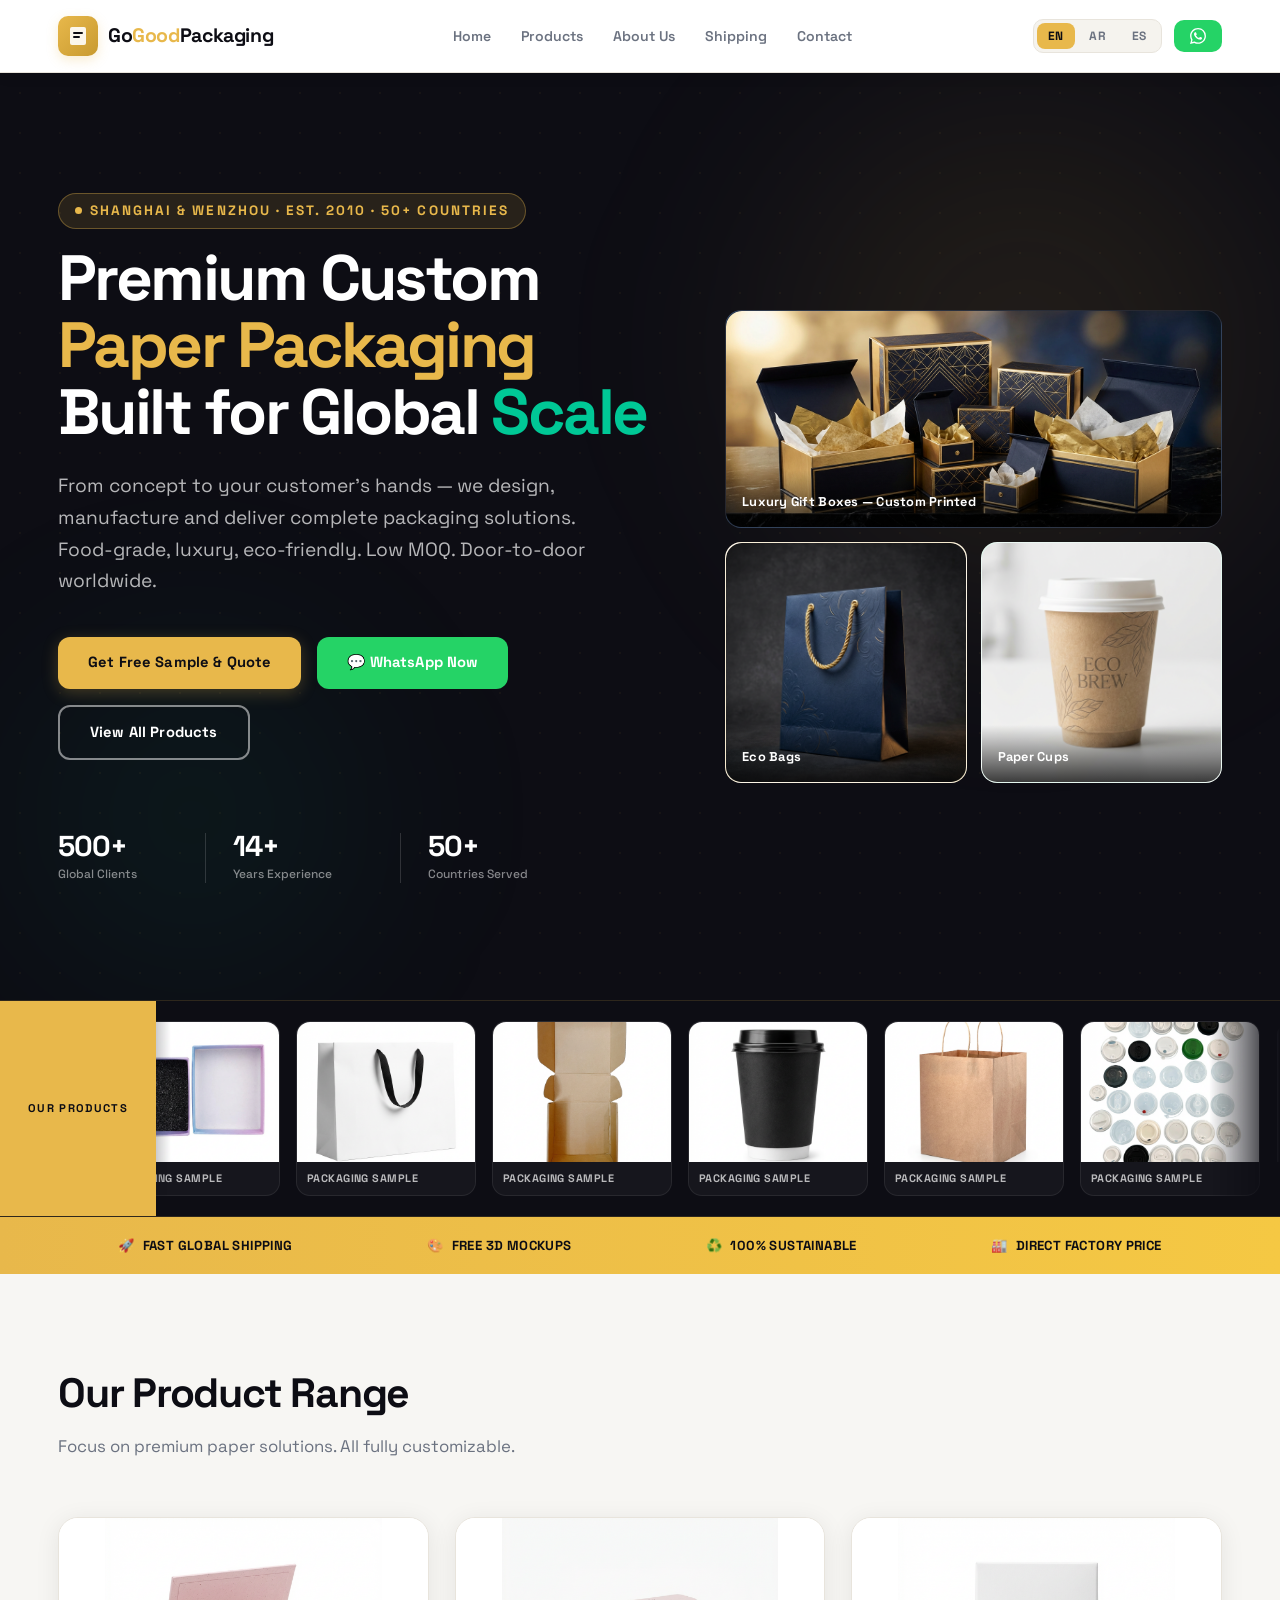
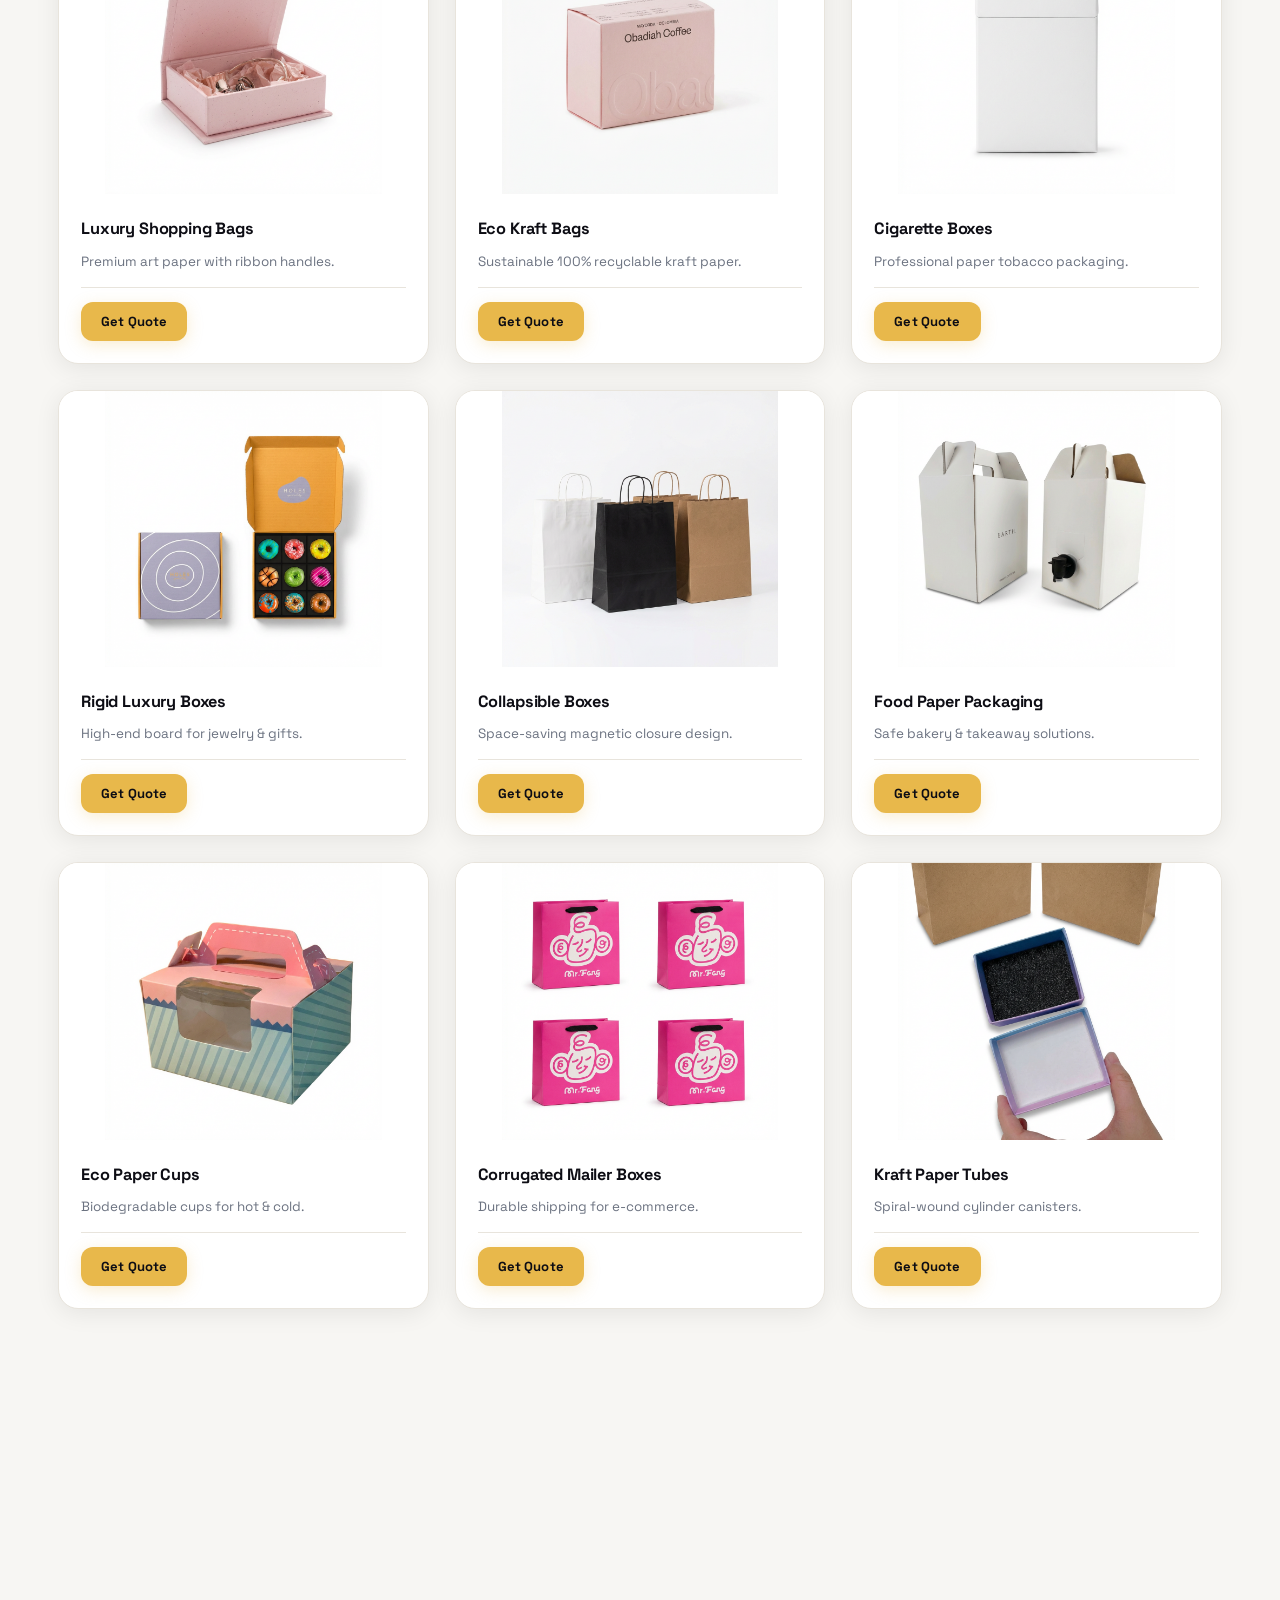
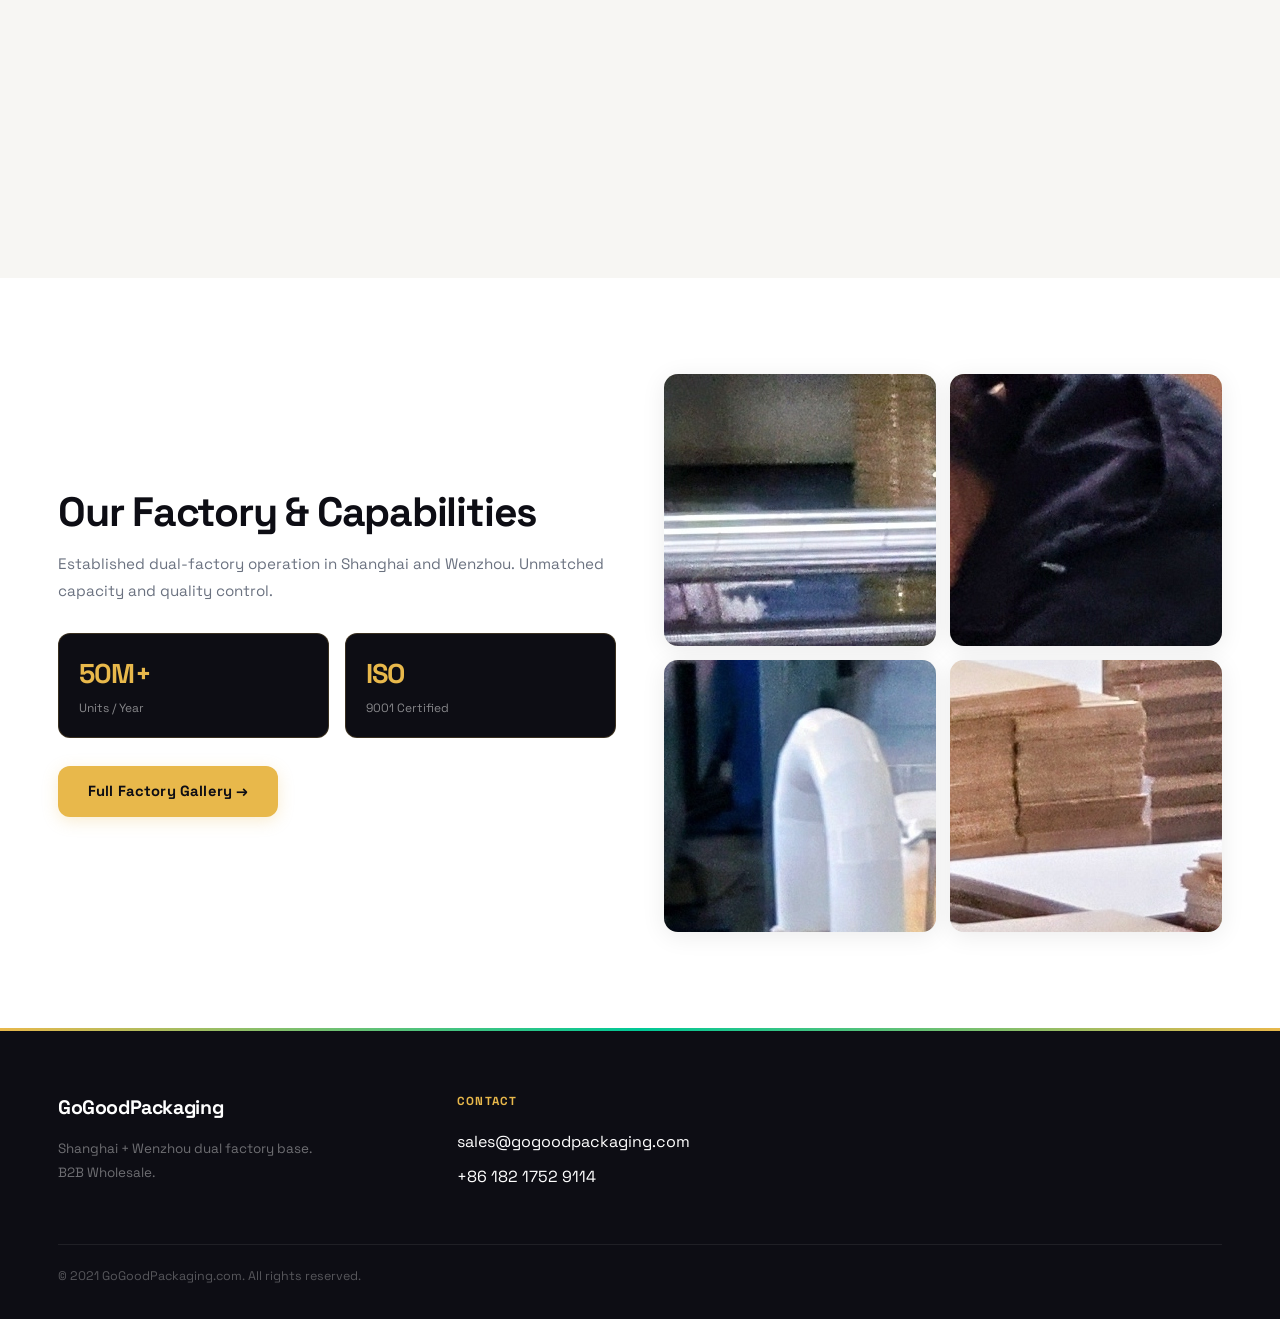
==== index.html @ 9e95ee44 "ULTIMATE RESTORE: High-end layout, 12 categories, 70 unique products, and real factory photos restor" ====
<!DOCTYPE html>
<html lang="en">
<head>
  <meta charset="UTF-8" />
  <meta name="viewport" content="width=device-width, initial-scale=1.0" />
  <title>GoGoodPackaging | Custom Paper Packaging Manufacturer — China B2B Factory</title>
  <link rel="stylesheet" href="css/style.css" />
  <link rel="preconnect" href="https://fonts.googleapis.com" />
  <link rel="preconnect" href="https://fonts.gstatic.com" crossorigin />
  <link href="https://fonts.googleapis.com/css2?family=Space+Grotesk:wght@400;500;600;700;800&family=Inter:wght@300;400;500;600;700;800&display=swap" rel="stylesheet" />
</head>
<body>

<!-- HEADER -->
<header class="site-header">
  <div class="container">
    <nav class="nav-inner">
      <a href="index.html" class="logo">
        <div class="logo-icon">
          <svg viewBox="0 0 22 22" fill="none" xmlns="http://www.w3.org/2000/svg">
            <rect x="3" y="2" width="16" height="18" rx="2" fill="white" opacity="0.9"/>
            <path d="M7 8h8M7 12h5" stroke="#0D0D14" stroke-width="2" stroke-linecap="round"/>
          </svg>
        </div>
        <span>Go<span class="brand-good">Good</span>Packaging</span>
      </a>
      <ul class="nav-links">
        <li><a href="index.html">Home</a></li>
        <li><a href="products.html">Products</a></li>
        <li><a href="about.html">About Us</a></li>
        <li><a href="#logistics">Shipping</a></li>
        <li><a href="#contact">Contact</a></li>
      </ul>
      <div class="nav-right">
        <div class="lang-switcher">
          <button class="lang-btn active" data-lang="en">EN</button>
          <button class="lang-btn" onclick="location.href='ar/index.html'">AR</button>
          <button class="lang-btn" onclick="location.href='es/index.html'">ES</button>
        </div>
        <a href="https://wa.me/8618217529114" target="_blank" class="nav-wa">
          <svg viewBox="0 0 24 24" fill="currentColor"><path d="M17.472 14.382c-.297-.149-1.758-.867-2.03-.967-.273-.099-.471-.148-.67.15-.197.297-.767.966-.94 1.164-.173.199-.347.223-.644.075-.297-.15-1.255-.463-2.39-1.475-.883-.788-1.48-1.761-1.653-2.059-.173-.297-.018-.458.13-.606.134-.133.298-.347.446-.52.149-.174.198-.298.298-.497.099-.198.05-.371-.025-.52-.075-.149-.669-1.612-.916-2.207-.242-.579-.487-.5-.669-.51-.173-.008-.371-.01-.57-.01-.198 0-.52.074-.792.372-.272.297-1.04 1.016-1.04 2.479 0 1.462 1.065 2.875 1.213 3.074.149.198 2.096 3.2 5.077 4.487.709.306 1.262.489 1.694.625.712.227 1.36.195 1.871.118.571-.085 1.758-.719 2.006-1.413.248-.694.248-1.289.173-1.413-.074-.124-.272-.198-.57-.347m-5.421 7.403h-.004a9.87 9.87 0 01-5.031-1.378l-.361-.214-3.741.982.998-3.648-.235-.374a9.86 9.86 0 01-1.51-5.26c.001-5.45 4.436-9.884 9.888-9.884 2.64 0 5.122 1.03 6.988 2.898a9.825 9.825 0 012.893 6.994c-.003 5.45-4.437 9.884-9.885 9.884m8.413-18.297A11.815 11.815 0 0012.05 0C5.495 0 .16 5.335.157 11.892c0 2.096.547 4.142 1.588 5.945L.057 24l6.305-1.654a11.882 11.882 0 005.683 1.448h.005c6.554 0 11.89-5.335 11.893-11.893a11.821 11.821 0 00-3.48-8.413z"/></svg>
        </a>
      </div>
    </nav>
  </div>
</header>

<!-- PREMIUM HERO -->
<section class="hero" id="hero">
  <div class="hero-pattern"></div>
  <div class="hero-shape"></div>
  <div class="hero-shape2"></div>
  <div class="container">
    <div class="hero-inner">
      <div class="hero-content">
        <div class="hero-eyebrow">Shanghai &amp; Wenzhou · Est. 2010 · 50+ Countries</div>
        <h1>Premium Custom<br /><span class="highlight">Paper Packaging</span><br />Built for Global <span class="highlight-mint">Scale</span></h1>
        <p class="hero-sub">From concept to your customer's hands — we design, manufacture and deliver complete packaging solutions. Food-grade, luxury, eco-friendly. Low MOQ. Door-to-door worldwide.</p>
        <div class="hero-ctas">
          <a href="#contact" class="btn btn-primary">Get Free Sample &amp; Quote</a>
          <a href="https://wa.me/8618217529114" target="_blank" class="btn btn-wa">💬 WhatsApp Now</a>
          <a href="products.html" class="btn btn-outline-white">View All Products</a>
        </div>
        <div class="hero-stats">
          <div class="stat-item"><div class="stat-num">500+</div><div class="stat-label">Global Clients</div></div>
          <div class="stat-item"><div class="stat-num">14+</div><div class="stat-label">Years Experience</div></div>
          <div class="stat-item"><div class="stat-num">50+</div><div class="stat-label">Countries Served</div></div>
        </div>
      </div>
      <div class="hero-visual">
        <div class="hero-card large" style="background:linear-gradient(135deg,#1C2E4A,#0D0D14)">
          <img src="images/hero/hero-giftboxes.png" alt="Luxury Gift Boxes" style="width:100%;height:100%;object-fit:cover;position:absolute;inset:0;border-radius:16px" />
          <div class="hero-card-label">Luxury Gift Boxes — Custom Printed</div>
        </div>
        <div class="hero-card small top" style="background:linear-gradient(135deg,#FDF5E6,#F5E8C8)">
          <img src="images/hero/hero-shopping-bag.png" alt="Custom Paper Bags" style="width:100%;height:100%;object-fit:cover;position:absolute;inset:0;border-radius:16px" />
          <div class="hero-card-label">Eco Bags</div>
        </div>
        <div class="hero-card small bottom" style="background:linear-gradient(135deg,#E0F5EC,#F0F8F4)">
          <img src="images/hero/hero-coffee-cup.png" alt="Eco Paper Cups" style="width:100%;height:100%;object-fit:cover;position:absolute;inset:0;border-radius:16px" />
          <div class="hero-card-label">Paper Cups</div>
        </div>
      </div>
    </div>
  </div>
</section>

<!-- PRODUCT SCROLL MARQUEE -->
<section class="marquee-section">
  <div class="marquee-label">Our Products</div>
  <div class="marquee-track-wrap">
    <div class="marquee-track" id="marqueeTrack">
      <!-- 70 images will be injected by script below -->
    </div>
  </div>
</section>

<!-- USP STRIP -->
<div class="usp-strip">
  <div class="container"><div class="usp-inner">
    <div class="usp-item"><span>🚀</span> Fast Global Shipping</div>
    <div class="usp-item"><span>🎨</span> Free 3D Mockups</div>
    <div class="usp-item"><span>♻️</span> 100% Sustainable</div>
    <div class="usp-item"><span>🏭</span> Direct Factory Price</div>
  </div></div>
</div>

<!-- PRODUCT GRID (12 CATEGORIES) -->
<section class="section section-warm" id="products">
  <div class="container">
    <h2 class="section-title">Our Product Range</h2>
    <p class="section-sub">Focus on premium paper solutions. All fully customizable.</p>
    <div class="prod-grid">
      <!-- 1. Luxury Bags -->
      <div class="prod-card"><div class="prod-card-img" style="background:#fff"><img src="images/products/prod-grid-1.png" style="width:100%;height:100%;object-fit:contain;position:absolute;inset:0" /></div><div class="prod-card-body"><h3>Luxury Shopping Bags</h3><p>Premium art paper with ribbon handles.</p><div class="prod-card-footer"><a href="#contact" class="btn btn-primary btn-sm">Get Quote</a></div></div></div>
      <!-- 2. Eco Bags -->
      <div class="prod-card"><div class="prod-card-img" style="background:#fff"><img src="images/products/prod-grid-2.png" style="width:100%;height:100%;object-fit:contain;position:absolute;inset:0" /></div><div class="prod-card-body"><h3>Eco Kraft Bags</h3><p>Sustainable 100% recyclable kraft paper.</p><div class="prod-card-footer"><a href="#contact" class="btn btn-primary btn-sm">Get Quote</a></div></div></div>
      <!-- 3. Cigarette Boxes -->
      <div class="prod-card"><div class="prod-card-img" style="background:#fff"><img src="images/products/prod-scroll-cigarette.png" style="width:100%;height:100%;object-fit:contain;position:absolute;inset:0" /></div><div class="prod-card-body"><h3>Cigarette Boxes</h3><p>Professional paper tobacco packaging.</p><div class="prod-card-footer"><a href="#contact" class="btn btn-primary btn-sm">Get Quote</a></div></div></div>
      <!-- 4. Rigid Boxes -->
      <div class="prod-card"><div class="prod-card-img" style="background:#fff"><img src="images/products/prod-grid-4.png" style="width:100%;height:100%;object-fit:contain;position:absolute;inset:0" /></div><div class="prod-card-body"><h3>Rigid Luxury Boxes</h3><p>High-end board for jewelry & gifts.</p><div class="prod-card-footer"><a href="#contact" class="btn btn-primary btn-sm">Get Quote</a></div></div></div>
      <!-- 5. Collapsible -->
      <div class="prod-card"><div class="prod-card-img" style="background:#fff"><img src="images/products/prod-grid-5.png" style="width:100%;height:100%;object-fit:contain;position:absolute;inset:0" /></div><div class="prod-card-body"><h3>Collapsible Boxes</h3><p>Space-saving magnetic closure design.</p><div class="prod-card-footer"><a href="#contact" class="btn btn-primary btn-sm">Get Quote</a></div></div></div>
      <!-- 6. Food Packaging -->
      <div class="prod-card"><div class="prod-card-img" style="background:#fff"><img src="images/products/prod-grid-6.png" style="width:100%;height:100%;object-fit:contain;position:absolute;inset:0" /></div><div class="prod-card-body"><h3>Food Paper Packaging</h3><p>Safe bakery & takeaway solutions.</p><div class="prod-card-footer"><a href="#contact" class="btn btn-primary btn-sm">Get Quote</a></div></div></div>
      <!-- 7. Paper Cups -->
      <div class="prod-card"><div class="prod-card-img" style="background:#fff"><img src="images/products/prod-grid-7.png" style="width:100%;height:100%;object-fit:contain;position:absolute;inset:0" /></div><div class="prod-card-body"><h3>Eco Paper Cups</h3><p>Biodegradable cups for hot & cold.</p><div class="prod-card-footer"><a href="#contact" class="btn btn-primary btn-sm">Get Quote</a></div></div></div>
      <!-- 8. Mailer Boxes -->
      <div class="prod-card"><div class="prod-card-img" style="background:#fff"><img src="images/products/prod-grid-8.png" style="width:100%;height:100%;object-fit:contain;position:absolute;inset:0" /></div><div class="prod-card-body"><h3>Corrugated Mailer Boxes</h3><p>Durable shipping for e-commerce.</p><div class="prod-card-footer"><a href="#contact" class="btn btn-primary btn-sm">Get Quote</a></div></div></div>
      <!-- 9. Tubes -->
      <div class="prod-card"><div class="prod-card-img" style="background:#fff"><img src="images/products/prod-grid-9.png" style="width:100%;height:100%;object-fit:contain;position:absolute;inset:0" /></div><div class="prod-card-body"><h3>Kraft Paper Tubes</h3><p>Spiral-wound cylinder canisters.</p><div class="prod-card-footer"><a href="#contact" class="btn btn-primary btn-sm">Get Quote</a></div></div></div>
      <!-- 10. Labels -->
      <div class="prod-card"><div class="prod-card-img" style="background:#fff"><img src="images/products/prod-grid-10.png" style="width:100%;height:100%;object-fit:contain;position:absolute;inset:0" /></div><div class="prod-card-body"><h3>Custom Labels</h3><p>Die-cut stickers & branding labels.</p><div class="prod-card-footer"><a href="#contact" class="btn btn-primary btn-sm">Get Quote</a></div></div></div>
      <!-- 11. Jewelry Boxes -->
      <div class="prod-card"><div class="prod-card-img" style="background:#fff"><img src="images/products/prod-grid-11.png" style="width:100%;height:100%;object-fit:contain;position:absolute;inset:0" /></div><div class="prod-card-body"><h3>Jewelry Boxes</h3><p>Small luxury boutique packaging.</p><div class="prod-card-footer"><a href="#contact" class="btn btn-primary btn-sm">Get Quote</a></div></div></div>
      <!-- 12. Carriers -->
      <div class="prod-card"><div class="prod-card-img" style="background:#fff"><img src="images/products/prod-grid-12.png" style="width:100%;height:100%;object-fit:contain;position:absolute;inset:0" /></div><div class="prod-card-body"><h3>Eco Carriers</h3><p>Reinforced paper bottle & cup holders.</p><div class="prod-card-footer"><a href="#contact" class="btn btn-primary btn-sm">Get Quote</a></div></div></div>
    </div>
  </div>
</section>

<!-- FACTORY (RESTORED PHOTOS) -->
<section class="section" id="factory">
  <div class="container">
    <div class="factory-grid">
      <div class="factory-text">
        <h2 class="section-title">Our Factory &amp; Capabilities</h2>
        <p style="color:var(--steel);font-size:0.95rem;line-height:1.8">Established dual-factory operation in Shanghai and Wenzhou. Unmatched capacity and quality control.</p>
        <div class="factory-stats">
          <div class="factory-stat"><div class="num">50M+</div><div class="label">Units / Year</div></div>
          <div class="factory-stat"><div class="num">ISO</div><div class="label">9001 Certified</div></div>
        </div>
        <div style="margin-top:28px"><a href="about.html" class="btn btn-primary">Full Factory Gallery →</a></div>
      </div>
      <div class="factory-img-grid">
        <div class="factory-img"><img src="images/factory/factory-pingan-machine.png" alt="Machinery" /></div>
        <div class="factory-img"><img src="images/factory/factory-assembly-workers.png" alt="Assembly" /></div>
        <div class="factory-img"><img src="images/factory/factory-production-floor.png" alt="Production" /></div>
        <div class="factory-img"><img src="images/factory/factory-stock-inventory.png" alt="Warehouse" /></div>
      </div>
    </div>
  </div>
</section>

<!-- FOOTER -->
<footer class="site-footer">
  <div class="container">
    <div class="footer-inner">
      <div class="footer-brand">
        <a href="index.html" class="logo">GoGoodPackaging</a>
        <p>Shanghai + Wenzhou dual factory base. B2B Wholesale.</p>
      </div>
      <div class="footer-col"><h5>Contact</h5><ul><li>sales@gogoodpackaging.com</li><li>+86 182 1752 9114</li></ul></div>
    </div>
    <div class="footer-bottom"><p>© 2021 GoGoodPackaging.com. All rights reserved.</p></div>
  </div>
</footer>

<script>
document.addEventListener('DOMContentLoaded', function() {
  const track = document.getElementById('marqueeTrack');
  if(!track) return;
  const items = [];
  for(let i=1; i<=70; i++) { items.push(`<div class="marquee-item"><img src="images/products/prod-scroll-${i}.png" alt="Product ${i}" /><span>Packaging Sample</span></div>`); }
  items.push(`<div class="marquee-item"><img src="images/products/prod-scroll-cigarette.png" alt="Cigarette Box" /><span>Cigarette Box</span></div>`);
  for(let i=1; i<=15; i++) { items.push(`<div class="marquee-item"><img src="images/products/prod-scroll-${i}.png" alt="Product ${i}" /><span>Packaging Sample</span></div>`); }
  track.innerHTML = items.join('');
});
</script>
<script src="js/main.js"></script>
</body>
</html>
---- css/style.css ----
/* ============================================================
   GOGOODPACKAGING — Global Stylesheet v2
   Design: Bold Euro-American aesthetic
   Palette: Obsidian #0D0D14 | Electric Gold #E8B84B | Arctic White #FFFFFF
            Slate Navy #1C2E4A | Mint Accent #00C896 | Steel #6B7280
   ============================================================ */

@import url('https://fonts.googleapis.com/css2?family=Inter:wght@300;400;500;600;700;800;900&family=Cairo:wght@400;600;700;800&family=Space+Grotesk:wght@400;500;600;700;800&display=swap');

/* ---------- Reset & Base ---------- */
*, *::before, *::after { box-sizing: border-box; margin: 0; padding: 0; }

:root {
  --white:       #FFFFFF;
  --off-white:   #F7F6F3;
  --warm:        #F5F3EE;
  --warm2:       #EDE9DE;
  --obsidian:    #0D0D14;
  --navy:        #1C2E4A;
  --navy2:       #142238;
  --gold:        #E8B84B;
  --gold2:       #C89A30;
  --gold-light:  #FFF3D0;
  --gold-glow:   rgba(232,184,75,0.25);
  --mint:        #00C896;
  --mint2:       #00A87E;
  --steel:       #6B7280;
  --border:      #E8E4DC;
  --border-dark: rgba(255,255,255,0.12);
  --card:        #FFFFFF;
  --tag-bg:      #FDF8EC;
  --success:     #00C896;
  --font-en:     'Space Grotesk', 'Inter', sans-serif;
  --font-ar:     'Cairo', sans-serif;
  --radius:      12px;
  --radius-lg:   20px;
  --shadow:      0 4px 24px rgba(0,0,0,0.08);
  --shadow-lg:   0 16px 56px rgba(0,0,0,0.15);
  --shadow-gold: 0 8px 32px rgba(232,184,75,0.3);
  --transition:  0.28s cubic-bezier(0.4,0,0.2,1);
}

html { scroll-behavior: smooth; }

body {
  font-family: var(--font-en);
  background: var(--white);
  color: var(--obsidian);
  line-height: 1.6;
  font-size: 16px;
  overflow-x: hidden;
}

body.rtl { font-family: var(--font-ar); direction: rtl; text-align: right; }

a { color: var(--gold); text-decoration: none; transition: color var(--transition); }
a:hover { color: var(--gold2); }

/* ---------- Utility ---------- */
.container { max-width: 1220px; margin: 0 auto; padding: 0 28px; }
.section { padding: 96px 0; }
.section-warm { background: var(--off-white); }
.section-dark { background: var(--obsidian); color: var(--white); }
.section-navy { background: var(--navy); color: var(--white); }
.section-gold { background: linear-gradient(135deg, var(--gold) 0%, #F5C843 100%); color: var(--obsidian); }

.section-title {
  font-size: clamp(1.8rem, 3.2vw, 2.6rem);
  font-weight: 800;
  margin-bottom: 14px;
  letter-spacing: -0.03em;
  color: var(--obsidian);
  line-height: 1.15;
}
.section-title.light { color: var(--white); }
.section-title .accent { color: var(--gold); }
.section-sub {
  color: var(--steel);
  font-size: 1.05rem;
  margin-bottom: 56px;
  max-width: 600px;
  line-height: 1.75;
}
.section-sub.light { color: rgba(255,255,255,0.65); }

.tag {
  display: inline-block;
  background: var(--tag-bg);
  color: var(--gold2);
  border: 1px solid #EAD8A0;
  padding: 3px 10px;
  border-radius: 5px;
  font-size: 0.7rem;
  font-weight: 700;
  letter-spacing: 0.06em;
  text-transform: uppercase;
  margin: 3px 3px 3px 0;
}
.tag.green { color: var(--mint2); border-color: #A0E8D5; background: #F0FBF7; }
.tag.blue  { color: var(--navy);  border-color: #B0C8E8; background: #EEF4FF; }

/* ---------- Buttons ---------- */
.btn {
  display: inline-block;
  padding: 14px 30px;
  border-radius: var(--radius);
  font-size: 0.92rem;
  font-weight: 700;
  cursor: pointer;
  border: none;
  transition: all var(--transition);
  letter-spacing: 0.01em;
  text-align: center;
  font-family: var(--font-en);
}
.btn-primary {
  background: var(--gold);
  color: var(--obsidian);
  box-shadow: 0 4px 16px var(--gold-glow);
}
.btn-primary:hover {
  background: var(--gold2);
  color: var(--white);
  transform: translateY(-3px);
  box-shadow: var(--shadow-gold);
}
.btn-dark { background: var(--obsidian); color: var(--white); }
.btn-dark:hover { background: var(--navy); color: var(--white); transform: translateY(-2px); }
.btn-outline { background: transparent; color: var(--obsidian); border: 2px solid var(--obsidian); }
.btn-outline:hover { background: var(--obsidian); color: var(--white); }
.btn-outline-white { background: transparent; color: var(--white); border: 2px solid rgba(255,255,255,0.5); }
.btn-outline-white:hover { background: var(--white); color: var(--obsidian); }
.btn-mint { background: var(--mint); color: var(--white); }
.btn-mint:hover { background: var(--mint2); color: var(--white); transform: translateY(-2px); }
.btn-sm { padding: 9px 20px; font-size: 0.82rem; }
.btn-wa { background: #25D366; color: var(--white); }
.btn-wa:hover { background: #1DB954; color: var(--white); transform: translateY(-2px); box-shadow: 0 8px 24px rgba(37,211,102,0.35); }

/* ---------- Header ---------- */
.site-header {
  position: sticky; top: 0; z-index: 1000;
  background: rgba(255,255,255,0.96);
  backdrop-filter: blur(20px);
  border-bottom: 1px solid var(--border);
  box-shadow: 0 2px 16px rgba(0,0,0,0.06);
  transition: box-shadow var(--transition);
}
.nav-inner {
  display: flex; align-items: center;
  justify-content: space-between; height: 72px;
}
.logo {
  display: flex; align-items: center; gap: 10px;
  font-size: 1.22rem; font-weight: 800;
  color: var(--obsidian); letter-spacing: -0.02em;
}
.logo-icon {
  width: 40px; height: 40px;
  background: linear-gradient(135deg, var(--gold), var(--gold2));
  border-radius: 10px;
  display: flex; align-items: center; justify-content: center;
  box-shadow: 0 4px 12px var(--gold-glow);
}
.logo-icon svg { width: 22px; height: 22px; }
.logo .brand-good { color: var(--gold); }

.nav-links { display: flex; list-style: none; gap: 30px; align-items: center; }
.nav-links a {
  color: var(--steel); font-size: 0.88rem; font-weight: 600;
  transition: color var(--transition); position: relative; padding-bottom: 2px;
}
.nav-links a::after {
  content: ''; position: absolute; bottom: -2px; left: 0; right: 0;
  height: 2px; background: var(--gold); transform: scaleX(0);
  transition: transform var(--transition); border-radius: 2px;
}
.nav-links a:hover { color: var(--obsidian); }
.nav-links a:hover::after { transform: scaleX(1); }

.nav-right { display: flex; align-items: center; gap: 12px; }

.lang-switcher {
  display: flex; gap: 3px;
  background: var(--warm); border: 1px solid var(--border);
  border-radius: 10px; padding: 3px;
}
.lang-btn {
  padding: 5px 11px; border-radius: 8px; border: none;
  background: transparent; color: var(--steel);
  font-size: 0.75rem; font-weight: 700; cursor: pointer;
  transition: all var(--transition); font-family: var(--font-en);
  letter-spacing: 0.06em;
}
.lang-btn:hover { color: var(--obsidian); }
.lang-btn.active { background: var(--gold); color: var(--obsidian); }

.nav-wa {
  display: flex; align-items: center; gap: 6px;
  background: #25D366; color: var(--white);
  padding: 8px 16px; border-radius: 10px;
  font-size: 0.8rem; font-weight: 700;
  transition: all var(--transition);
}
.nav-wa:hover { background: #1DB954; color: var(--white); transform: translateY(-1px); }
.nav-wa svg { width: 16px; height: 16px; }

.mobile-toggle {
  display: none; flex-direction: column; gap: 5px;
  cursor: pointer; padding: 4px;
}
.mobile-toggle span {
  display: block; width: 24px; height: 2.5px;
  background: var(--obsidian); border-radius: 2px;
  transition: all var(--transition);
}

/* ---------- Hero ---------- */
.hero {
  min-height: 94vh; display: flex; align-items: center;
  background: var(--obsidian);
  position: relative; overflow: hidden;
}
/* Dramatic grid pattern */
.hero-pattern {
  position: absolute; inset: 0; opacity: 0.06;
  background-image:
    linear-gradient(rgba(232,184,75,1) 1px, transparent 1px),
    linear-gradient(90deg, rgba(232,184,75,1) 1px, transparent 1px);
  background-size: 60px 60px;
}
/* Gold glow blob */
.hero-shape {
  position: absolute; right: -160px; top: -160px;
  width: 700px; height: 700px; border-radius: 50%;
  background: radial-gradient(circle, rgba(232,184,75,0.18) 0%, transparent 65%);
  pointer-events: none;
}
.hero-shape2 {
  position: absolute; left: -120px; bottom: -120px;
  width: 500px; height: 500px; border-radius: 50%;
  background: radial-gradient(circle, rgba(0,200,150,0.1) 0%, transparent 65%);
  pointer-events: none;
}
.hero-inner {
  display: grid; grid-template-columns: 1.1fr 0.9fr;
  gap: 64px; align-items: center; position: relative; z-index: 2;
}
.hero-eyebrow {
  display: inline-flex; align-items: center; gap: 8px;
  background: rgba(232,184,75,0.12); border: 1px solid rgba(232,184,75,0.35);
  color: var(--gold); font-size: 0.75rem; font-weight: 700;
  letter-spacing: 0.1em; text-transform: uppercase;
  padding: 6px 16px; border-radius: 24px; margin-bottom: 22px;
}
.hero-eyebrow::before {
  content: ''; width: 7px; height: 7px; border-radius: 50%;
  background: var(--gold); animation: pulse 2s infinite;
}
@keyframes pulse {
  0%,100% { opacity:1; transform:scale(1); box-shadow: 0 0 0 0 rgba(232,184,75,0.4); }
  50% { opacity:0.8; transform:scale(0.9); box-shadow: 0 0 0 6px rgba(232,184,75,0); }
}
.hero h1 {
  font-size: clamp(2.4rem, 4.5vw, 3.8rem); font-weight: 900;
  line-height: 1.1; letter-spacing: -0.04em; margin-bottom: 22px;
  color: var(--white);
}
.hero h1 .highlight { color: var(--gold); }
.hero h1 .highlight-mint { color: var(--mint); }
.hero-sub {
  font-size: 1.08rem; color: rgba(255,255,255,0.65);
  margin-bottom: 36px; line-height: 1.78; font-weight: 400;
}
.hero-ctas { display: flex; gap: 14px; flex-wrap: wrap; margin-bottom: 48px; }
.hero-stats { display: flex; flex-wrap: wrap; gap: 0; }
.stat-item { text-align: left; padding: 16px 28px; position: relative; }
.stat-item + .stat-item::before {
  content: ''; position: absolute; left: 0; top: 20%; bottom: 20%;
  width: 1px; background: rgba(255,255,255,0.15);
}
.stat-item:first-child { padding-left: 0; }
.stat-item .stat-num {
  font-size: 2rem; font-weight: 900; color: var(--gold); line-height: 1;
  letter-spacing: -0.03em;
}
.stat-item .stat-label { font-size: 0.75rem; color: rgba(255,255,255,0.5); margin-top: 4px; font-weight: 500; }

/* ---------- Hero Section ---------- */
.hero {
  background: var(--obsidian);
  color: var(--white);
  padding: 120px 0 100px;
  position: relative;
  overflow: hidden;
  min-height: 800px;
  display: flex;
  align-items: center;
}
.hero-pattern {
  position: absolute; inset: 0;
  background-image: radial-gradient(rgba(232,184,75,0.15) 1px, transparent 1px);
  background-size: 40px 40px;
  opacity: 0.3;
}
.hero-shape {
  position: absolute; top: -10%; right: -10%;
  width: 60%; height: 80%;
  background: radial-gradient(circle, rgba(232,184,75,0.12) 0%, transparent 70%);
  filter: blur(80px);
}
.hero-shape2 {
  position: absolute; bottom: -10%; left: -5%;
  width: 40%; height: 60%;
  background: radial-gradient(circle, rgba(0,200,150,0.08) 0%, transparent 70%);
  filter: blur(80px);
}
.hero-inner {
  display: grid; grid-template-columns: 1.1fr 0.9fr; gap: 60px;
  align-items: center; position: relative; z-index: 2;
}
.hero-content h1 {
  font-size: clamp(2.4rem, 5vw, 4.4rem);
  font-weight: 900; line-height: 1.05;
  margin-bottom: 24px; letter-spacing: -0.04em;
}
.hero-content .highlight { color: var(--gold); }
.hero-content .highlight-mint { color: var(--mint); }
.hero-sub {
  font-size: 1.2rem; color: rgba(255,255,255,0.7);
  margin-bottom: 40px; max-width: 540px; line-height: 1.65;
}
.hero-eyebrow {
  color: var(--gold); font-size: 0.85rem; font-weight: 800;
  text-transform: uppercase; letter-spacing: 0.15em; margin-bottom: 16px;
}
.hero-ctas { display: flex; gap: 16px; margin-bottom: 56px; }
.hero-stats { display: flex; gap: 40px; }
.stat-item .stat-num {
  font-size: 1.8rem; font-weight: 800; color: var(--white);
  line-height: 1; letter-spacing: -0.03em;
}
.stat-item .stat-label { font-size: 0.75rem; color: rgba(255,255,255,0.5); margin-top: 4px; font-weight: 500; }

/* Hero visual side */
.hero-visual {
  display: grid; grid-template-columns: 1fr 1fr; gap: 14px;
  position: relative;
}
.hero-card {
  background: rgba(255,255,255,0.06);
  border: 1px solid rgba(255,255,255,0.1);
  border-radius: 16px; overflow: hidden;
  aspect-ratio: 1; display: flex; align-items: center;
  justify-content: center; font-size: 2.6rem;
  transition: all var(--transition); position: relative;
  backdrop-filter: blur(4px);
}
.hero-card:hover {
  transform: translateY(-5px);
  border-color: rgba(232,184,75,0.4);
  box-shadow: 0 16px 40px rgba(0,0,0,0.3);
}
.hero-card.large { grid-column: span 2; aspect-ratio: 16/7; font-size: 3rem; }
.hero-card-label {
  position: absolute; bottom: 0; left: 0; right: 0;
  background: linear-gradient(transparent, rgba(0,0,0,0.75));
  color: var(--white); padding: 22px 16px 14px;
  font-size: 0.8rem; font-weight: 700; letter-spacing: 0.02em;
}

/* ---------- USP Strip ---------- */
.usp-strip {
  background: linear-gradient(90deg, var(--gold) 0%, #F5C843 50%, var(--gold) 100%);
  padding: 18px 0;
  background-size: 200% auto;
  animation: shimmer 4s linear infinite;
}
@keyframes shimmer {
  0% { background-position: 0% center; }
  100% { background-position: 200% center; }
}
.usp-inner {
  display: flex; align-items: center;
  justify-content: space-around; flex-wrap: wrap; gap: 14px;
}
.usp-item {
  display: flex; align-items: center; gap: 8px;
  color: var(--obsidian); font-size: 0.82rem; font-weight: 800;
  letter-spacing: 0.03em; text-transform: uppercase;
}
.usp-item svg { width: 18px; height: 18px; flex-shrink: 0; }
.usp-sep { color: rgba(13,13,20,0.3); font-size: 1.2rem; }

/* ---------- Products ---------- */
.prod-grid {
  display: grid; grid-template-columns: repeat(3, 1fr); gap: 26px;
}
.prod-card {
  background: var(--white); border: 1.5px solid var(--border);
  border-radius: var(--radius-lg); overflow: hidden;
  box-shadow: var(--shadow); transition: all var(--transition);
  position: relative;
}
.prod-card::before {
  content: ''; position: absolute; top: 0; left: 0; right: 0;
  height: 3px; background: linear-gradient(90deg, var(--gold), var(--mint));
  transform: scaleX(0); transition: transform var(--transition);
  border-radius: var(--radius-lg) var(--radius-lg) 0 0;
}
.prod-card:hover {
  transform: translateY(-6px); box-shadow: var(--shadow-lg);
  border-color: rgba(232,184,75,0.4);
}
.prod-card:hover::before { transform: scaleX(1); }
.prod-card-img {
  width: 100%; aspect-ratio: 4/3;
  background: linear-gradient(135deg, var(--warm), var(--warm2));
  display: flex; align-items: center; justify-content: center;
  font-size: 3.8rem; position: relative; overflow: hidden;
}
.prod-card-img img {
  width: 100%; height: 100%; object-fit: cover;
  position: absolute; inset: 0;
}
.prod-badge {
  position: absolute; top: 14px; left: 14px;
  background: var(--gold); color: var(--obsidian);
  font-size: 0.65rem; font-weight: 800;
  letter-spacing: 0.08em; text-transform: uppercase;
  padding: 4px 10px; border-radius: 5px;
}
.prod-badge.green { background: var(--mint); color: var(--white); }
.prod-badge.dark  { background: var(--obsidian); color: var(--white); }
.prod-card-body { padding: 22px; }
.prod-card-body h3 { font-size: 1.02rem; font-weight: 800; margin-bottom: 8px; color: var(--obsidian); letter-spacing: -0.01em; }
.prod-card-body p { font-size: 0.84rem; color: var(--steel); line-height: 1.65; margin-bottom: 14px; }
.prod-card-tags { margin-bottom: 16px; }
.prod-card-footer {
  display: flex; align-items: center;
  justify-content: space-between; padding-top: 14px;
  border-top: 1px solid var(--border);
}
.moq-label { font-size: 0.78rem; color: var(--steel); }
.moq-label strong { color: var(--mint2); font-weight: 700; }

/* ---------- Why Us ---------- */
.why-grid { display: grid; grid-template-columns: repeat(3,1fr); gap: 22px; }
.why-card {
  background: var(--white); border: 1.5px solid var(--border);
  border-radius: var(--radius-lg); padding: 30px 26px;
  transition: all var(--transition); text-align: left;
  position: relative; overflow: hidden;
}
.why-card::after {
  content: ''; position: absolute; bottom: 0; left: 0; right: 0;
  height: 3px; background: linear-gradient(90deg, var(--gold), var(--mint));
  transform: scaleX(0); transition: transform var(--transition);
}
.why-card:hover { border-color: var(--gold); box-shadow: var(--shadow-lg); transform: translateY(-4px); }
.why-card:hover::after { transform: scaleX(1); }
.why-icon {
  width: 56px; height: 56px; border-radius: 14px;
  background: linear-gradient(135deg, var(--tag-bg), #FFF0D0);
  border: 1px solid #EAD8A0;
  display: flex; align-items: center; justify-content: center;
  margin-bottom: 18px; font-size: 1.6rem;
}
.why-card h4 { font-size: 0.96rem; font-weight: 800; margin-bottom: 10px; color: var(--obsidian); letter-spacing: -0.01em; }
.why-card p { font-size: 0.84rem; color: var(--steel); line-height: 1.7; }

/* ---------- Factory ---------- */
.factory-grid { display: grid; grid-template-columns: 1fr 1fr; gap: 48px; align-items: center; }
.factory-stats { display: grid; grid-template-columns: 1fr 1fr; gap: 16px; margin-top: 28px; }
.factory-stat {
  background: var(--obsidian); border-radius: 12px; padding: 18px 20px;
  border: 1px solid rgba(232,184,75,0.2);
}
.factory-stat .num { font-size: 1.7rem; font-weight: 900; color: var(--gold); letter-spacing: -0.03em; }
.factory-stat .label { font-size: 0.75rem; color: rgba(255,255,255,0.5); margin-top: 4px; }
.factory-img-grid { display: grid; grid-template-columns: 1fr 1fr; gap: 14px; }
.factory-img {
  border-radius: 14px; overflow: hidden; aspect-ratio: 1;
  background: linear-gradient(135deg, var(--warm), var(--warm2));
  display: flex; align-items: center;
  justify-content: center; font-size: 2.8rem;
  box-shadow: var(--shadow); transition: transform var(--transition);
  position: relative;
}
.factory-img:hover { transform: scale(1.02); }
.factory-img-label {
  position: absolute; bottom: 0; left: 0; right: 0;
  background: linear-gradient(transparent, rgba(0,0,0,0.6));
  color: white; font-size: 0.72rem; font-weight: 700;
  padding: 18px 12px 10px; letter-spacing: 0.04em; text-transform: uppercase;
}

/* ---------- Industries / Scenes ---------- */
.scenes-grid { display: grid; grid-template-columns: repeat(4,1fr); gap: 14px; }
.scene-card {
  background: var(--white); border: 1.5px solid var(--border);
  border-radius: 14px; padding: 22px 16px; text-align: center;
  transition: all var(--transition); cursor: pointer;
}
.scene-card:hover { border-color: var(--gold); background: var(--tag-bg); transform: translateY(-3px); box-shadow: var(--shadow); }
.scene-card .scene-icon { font-size: 2.2rem; margin-bottom: 10px; }
.scene-card h4 { font-size: 0.82rem; font-weight: 700; color: var(--obsidian); }

/* ---------- Logistics ---------- */
.logistics-grid { display: grid; grid-template-columns: repeat(3,1fr); gap: 22px; }
.logistics-card {
  background: rgba(255,255,255,0.05); border: 1px solid rgba(255,255,255,0.12);
  border-radius: var(--radius-lg); padding: 30px 24px; color: var(--white);
  transition: all var(--transition);
}
.logistics-card:hover { background: rgba(232,184,75,0.1); border-color: rgba(232,184,75,0.4); transform: translateY(-3px); }
.logistics-card .log-icon { font-size: 2.2rem; margin-bottom: 16px; }
.logistics-card h4 { font-size: 0.96rem; font-weight: 800; margin-bottom: 8px; color: var(--gold); }
.logistics-card p { font-size: 0.85rem; color: rgba(255,255,255,0.65); line-height: 1.7; }

/* ---------- Certifications ---------- */
.cert-strip {
  display: flex; flex-wrap: wrap; gap: 14px;
  justify-content: center; margin-top: 40px;
}
.cert-badge-lg {
  display: flex; align-items: center; gap: 10px;
  background: var(--white); border: 1.5px solid var(--border);
  border-radius: 12px; padding: 12px 20px;
  font-size: 0.85rem; font-weight: 700; color: var(--obsidian);
  box-shadow: var(--shadow); transition: all var(--transition);
}
.cert-badge-lg:hover { border-color: var(--gold); box-shadow: var(--shadow-gold); transform: translateY(-2px); }
.cert-badge-lg svg { width: 20px; height: 20px; color: var(--mint); }

/* ---------- Contact ---------- */
.contact-grid { display: grid; grid-template-columns: 1fr 1.5fr; gap: 56px; align-items: start; }
.contact-info h2 { font-size: 1.9rem; font-weight: 900; margin-bottom: 14px; letter-spacing: -0.03em; }
.contact-info p { color: var(--steel); font-size: 0.92rem; line-height: 1.75; margin-bottom: 28px; }
.contact-methods { display: flex; flex-direction: column; gap: 14px; }
.contact-method {
  display: flex; align-items: center; gap: 14px;
  background: var(--warm); border: 1.5px solid var(--border);
  border-radius: 12px; padding: 15px 18px;
  transition: all var(--transition);
}
.contact-method:hover { border-color: var(--gold); box-shadow: var(--shadow); }
.contact-method .cm-icon {
  width: 42px; height: 42px; border-radius: 10px;
  display: flex; align-items: center; justify-content: center;
  font-size: 1.2rem; flex-shrink: 0;
}
.contact-method .cm-icon.gold { background: linear-gradient(135deg,#FFF3D0,#FFE8A0); }
.contact-method .cm-icon.wa   { background: #E8FAF0; }
.contact-method .cm-icon.mint { background: linear-gradient(135deg,#E0FAF4,#C0F0E4); }
.contact-method .cm-label { font-size: 0.73rem; color: var(--steel); text-transform: uppercase; letter-spacing: 0.04em; font-weight: 600; }
.contact-method .cm-value { font-size: 0.9rem; font-weight: 700; color: var(--obsidian); }

/* Inquiry Form */
.inquiry-card {
  background: var(--obsidian); border: 1px solid rgba(232,184,75,0.2);
  border-radius: var(--radius-lg); padding: 40px; box-shadow: var(--shadow-lg);
}
.inquiry-card label {
  display: block; font-size: 0.75rem; font-weight: 700;
  color: rgba(255,255,255,0.5); margin-bottom: 6px;
  text-transform: uppercase; letter-spacing: 0.05em;
}
.form-row { display: grid; grid-template-columns: 1fr 1fr; gap: 14px; }
.form-group { margin-bottom: 16px; }
.form-group input, .form-group select, .form-group textarea {
  width: 100%; background: rgba(255,255,255,0.06);
  border: 1.5px solid rgba(255,255,255,0.15); border-radius: 10px;
  color: var(--white); font-family: var(--font-en);
  font-size: 0.9rem; padding: 12px 16px;
  transition: border-color var(--transition);
}
.form-group input:focus, .form-group select:focus, .form-group textarea:focus {
  outline: none; border-color: var(--gold); background: rgba(232,184,75,0.06);
}
.form-group select option { background: var(--obsidian); color: var(--white); }
.form-group textarea { resize: vertical; min-height: 100px; }
.form-group input::placeholder, .form-group textarea::placeholder { color: rgba(255,255,255,0.3); }
.form-submit { margin-top: 8px; }
.form-submit .btn { width: 100%; display: flex; align-items: center; justify-content: center; gap: 8px; font-size: 0.95rem; padding: 16px; }
.form-success { display: none; text-align: center; padding: 40px; }
.form-success .fs-icon { font-size: 2.8rem; margin-bottom: 14px; }
.form-success h4 { font-size: 1.1rem; font-weight: 800; margin-bottom: 8px; color: var(--white); }
.form-success p { color: rgba(255,255,255,0.6); font-size: 0.9rem; }

/* ---------- About Page ---------- */
/* Global Map */
.world-map-section { background: var(--obsidian); padding: 80px 0; overflow: hidden; }
.world-map-wrap { position: relative; max-width: 900px; margin: 0 auto; }
.world-map-svg { width: 100%; height: auto; opacity: 0.25; }
.map-dot {
  position: absolute; width: 14px; height: 14px;
  border-radius: 50%; cursor: pointer;
  animation: mapPulse 2.5s infinite;
}
.map-dot::before {
  content: ''; position: absolute; inset: -4px;
  border-radius: 50%; border: 2px solid currentColor;
  animation: mapRing 2.5s infinite;
}
@keyframes mapPulse {
  0%,100% { transform: scale(1); }
  50% { transform: scale(1.2); }
}
@keyframes mapRing {
  0% { transform: scale(1); opacity: 0.8; }
  100% { transform: scale(2.5); opacity: 0; }
}
.map-dot.gold { background: var(--gold); color: var(--gold); }
.map-dot.mint { background: var(--mint); color: var(--mint); }
.map-dot.blue { background: #60A5FA; color: #60A5FA; }
.map-legend {
  display: flex; gap: 24px; flex-wrap: wrap; justify-content: center;
  margin-top: 28px;
}
.map-legend-item {
  display: flex; align-items: center; gap: 8px;
  font-size: 0.82rem; font-weight: 700; color: rgba(255,255,255,0.7);
  text-transform: uppercase; letter-spacing: 0.06em;
}
.map-legend-dot {
  width: 12px; height: 12px; border-radius: 50%;
}

/* Client Stats Bar */
.client-stats-bar {
  background: linear-gradient(135deg, var(--navy), var(--navy2));
  padding: 48px 0;
}
.client-stats-grid {
  display: grid; grid-template-columns: repeat(4, 1fr); gap: 0;
}
.client-stat-item {
  text-align: center; padding: 16px; position: relative;
}
.client-stat-item + .client-stat-item::before {
  content: ''; position: absolute; left: 0; top: 20%; bottom: 20%;
  width: 1px; background: rgba(255,255,255,0.15);
}
.client-stat-num { font-size: 2.2rem; font-weight: 900; color: var(--gold); letter-spacing: -0.04em; }
.client-stat-label { font-size: 0.78rem; color: rgba(255,255,255,0.55); margin-top: 4px; font-weight: 600; text-transform: uppercase; letter-spacing: 0.05em; }

/* Trade Show Gallery */
.tradeshow-grid { display: grid; grid-template-columns: repeat(3, 1fr); gap: 18px; }
.tradeshow-card {
  border-radius: 16px; overflow: hidden; position: relative;
  aspect-ratio: 4/3; background: linear-gradient(135deg, var(--warm), var(--warm2));
  display: flex; align-items: center; justify-content: center;
  font-size: 3rem; box-shadow: var(--shadow); transition: all var(--transition);
}
.tradeshow-card:hover { transform: scale(1.03); box-shadow: var(--shadow-lg); }
.tradeshow-card .ts-overlay {
  position: absolute; inset: 0;
  background: linear-gradient(transparent 40%, rgba(0,0,0,0.7));
}
.tradeshow-card .ts-label {
  position: absolute; bottom: 0; left: 0; right: 0;
  color: white; padding: 20px 16px 14px;
  font-size: 0.8rem; font-weight: 700; letter-spacing: 0.04em;
  text-transform: uppercase;
}

/* Factory Gallery */
.factory-gallery-grid { display: grid; grid-template-columns: repeat(4, 1fr); gap: 14px; }
.factory-gallery-item {
  border-radius: 14px; overflow: hidden; position: relative;
  aspect-ratio: 1; background: linear-gradient(135deg, var(--warm), var(--warm2));
  display: flex; align-items: center; justify-content: center;
  font-size: 2.4rem; box-shadow: var(--shadow); transition: all var(--transition);
}
.factory-gallery-item:first-child { grid-column: span 2; aspect-ratio: 2/1; }
.factory-gallery-item:hover { transform: scale(1.03); box-shadow: var(--shadow-lg); }
.factory-gallery-item .fg-label,
.fg-label {
  position: absolute; bottom: 0; left: 0; right: 0;
  background: linear-gradient(transparent, rgba(0,0,0,0.68));
  color: white; padding: 22px 14px 12px;
  font-size: 0.72rem; font-weight: 700; letter-spacing: 0.05em; text-transform: uppercase;
}

/* FAQ */
.faq-list { max-width: 800px; margin: 0 auto; display: flex; flex-direction: column; gap: 14px; }
.faq-item {
  background: var(--white); border: 1.5px solid var(--border);
  border-radius: 14px; overflow: hidden; transition: border-color var(--transition);
}
.faq-item.open { border-color: var(--gold); }
.faq-q {
  width: 100%; background: none; border: none; cursor: pointer;
  padding: 20px 24px; display: flex; align-items: center;
  justify-content: space-between; gap: 16px; text-align: left;
  font-family: var(--font-en); font-size: 0.96rem; font-weight: 700;
  color: var(--obsidian); transition: color var(--transition);
}
.faq-q:hover { color: var(--gold); }
.faq-q .faq-icon {
  width: 26px; height: 26px; border-radius: 8px; flex-shrink: 0;
  background: var(--warm); border: 1px solid var(--border);
  display: flex; align-items: center; justify-content: center;
  font-size: 1rem; font-weight: 700; transition: all var(--transition);
}
.faq-item.open .faq-icon { background: var(--gold); color: var(--obsidian); border-color: var(--gold); }
.faq-a {
  max-height: 0; overflow: hidden;
  transition: max-height 0.4s cubic-bezier(0.4,0,0.2,1), padding 0.3s;
  padding: 0 24px; color: var(--steel); font-size: 0.88rem; line-height: 1.78;
}
.faq-item.open .faq-a { max-height: 300px; padding: 0 24px 20px; }

/* Capability cards */
.capability-grid { display: grid; grid-template-columns: repeat(3, 1fr); gap: 22px; }
.capability-card {
  background: var(--white); border: 1.5px solid var(--border);
  border-radius: var(--radius-lg); padding: 28px 24px;
  transition: all var(--transition); position: relative; overflow: hidden;
}
.capability-card:hover { border-color: var(--gold); transform: translateY(-4px); box-shadow: var(--shadow-lg); }
.capability-icon { font-size: 2rem; margin-bottom: 14px; }
.capability-card h4 { font-size: 0.96rem; font-weight: 800; margin-bottom: 8px; color: var(--obsidian); }
.capability-card p { font-size: 0.84rem; color: var(--steel); line-height: 1.7; }
.capability-card ul { list-style: none; margin-top: 10px; }
.capability-card ul li {
  font-size: 0.82rem; color: var(--steel); padding: 4px 0;
  padding-left: 16px; position: relative;
}
.capability-card ul li::before {
  content: '✦'; position: absolute; left: 0;
  color: var(--gold); font-size: 0.6rem; top: 6px;
}

/* Supply chain steps */
.supply-chain { display: flex; align-items: stretch; gap: 0; flex-wrap: nowrap; overflow-x: auto; padding-bottom: 8px; }
.sc-step {
  flex: 1; min-width: 120px; background: var(--obsidian);
  padding: 24px 16px; text-align: center; position: relative;
  border-right: 1px solid rgba(255,255,255,0.08);
}
.sc-step:last-child { border-right: none; }
.sc-step::after {
  content: '→'; position: absolute; right: -12px; top: 50%;
  transform: translateY(-50%); color: var(--gold); font-size: 1.2rem;
  font-weight: 700; z-index: 2;
}
.sc-step:last-child::after { display: none; }
.sc-icon { font-size: 1.8rem; margin-bottom: 10px; }
.sc-title { font-size: 0.75rem; font-weight: 800; color: var(--white); text-transform: uppercase; letter-spacing: 0.06em; }
.sc-sub { font-size: 0.68rem; color: rgba(255,255,255,0.4); margin-top: 4px; }

/* ---------- Products Page ---------- */
.products-hero {
  background: var(--obsidian);
  padding: 72px 0 56px;
  position: relative; overflow: hidden;
}
.products-hero::after {
  content: ''; position: absolute; inset: 0;
  background-image: linear-gradient(rgba(232,184,75,0.05) 1px, transparent 1px),
    linear-gradient(90deg, rgba(232,184,75,0.05) 1px, transparent 1px);
  background-size: 50px 50px;
}
.products-hero .container { position: relative; z-index: 2; }
.products-hero h1 { color: var(--white); font-size: clamp(2rem, 4vw, 3rem); font-weight: 900; letter-spacing: -0.04em; margin-bottom: 12px; }
.products-hero p { color: rgba(255,255,255,0.6); font-size: 1rem; max-width: 560px; }

.product-filter { display: flex; gap: 10px; flex-wrap: wrap; margin-bottom: 40px; }
.filter-btn {
  padding: 8px 18px; border-radius: 24px; border: 1.5px solid var(--border);
  background: var(--white); color: var(--steel); font-size: 0.8rem;
  font-weight: 700; cursor: pointer; transition: all var(--transition);
  font-family: var(--font-en); letter-spacing: 0.04em;
}
.filter-btn:hover, .filter-btn.active {
  background: var(--gold); color: var(--obsidian); border-color: var(--gold);
}

.product-detail-card {
  background: var(--white); border: 1.5px solid var(--border);
  border-radius: var(--radius-lg); overflow: hidden;
  box-shadow: var(--shadow); transition: all var(--transition);
}
.product-detail-card:hover { box-shadow: var(--shadow-lg); border-color: rgba(232,184,75,0.4); }
.product-detail-img {
  width: 100%; aspect-ratio: 16/9; max-height: 220px;
  background: linear-gradient(135deg, var(--warm), var(--warm2));
  display: flex; align-items: center; justify-content: center;
  font-size: 4rem; position: relative; overflow: hidden;
}
.product-detail-body { padding: 26px; }
.product-detail-body h3 { font-size: 1.15rem; font-weight: 800; color: var(--obsidian); margin-bottom: 10px; letter-spacing: -0.02em; }
.product-detail-body p { font-size: 0.86rem; color: var(--steel); line-height: 1.7; margin-bottom: 16px; }
.product-specs { background: var(--warm); border-radius: 10px; padding: 14px 16px; margin-bottom: 16px; }
.product-specs-title { font-size: 0.72rem; font-weight: 800; color: var(--obsidian); text-transform: uppercase; letter-spacing: 0.06em; margin-bottom: 10px; }
.product-spec-row { display: flex; justify-content: space-between; align-items: center; padding: 5px 0; border-bottom: 1px solid var(--border); font-size: 0.8rem; }
.product-spec-row:last-child { border-bottom: none; }
.product-spec-key { color: var(--steel); font-weight: 600; }
.product-spec-val { color: var(--obsidian); font-weight: 700; }

/* ---------- Footer ---------- */
.site-footer { background: var(--obsidian); color: var(--white); padding: 64px 0 32px; position: relative; }
.site-footer::before {
  content: ''; position: absolute; top: 0; left: 0; right: 0;
  height: 3px; background: linear-gradient(90deg, var(--gold), var(--mint), var(--gold));
}
.footer-inner { display: grid; grid-template-columns: 1.6fr 1fr 1fr 1fr; gap: 44px; margin-bottom: 44px; }
.footer-brand .logo { color: var(--white); }
.footer-brand p { color: rgba(255,255,255,0.4); font-size: 0.84rem; margin-top: 14px; line-height: 1.75; max-width: 260px; }
.footer-col h5 {
  font-size: 0.73rem; font-weight: 800; text-transform: uppercase;
  letter-spacing: 0.1em; color: var(--gold); margin-bottom: 18px;
}
.footer-col ul { list-style: none; }
.footer-col ul li { margin-bottom: 10px; }
.footer-col ul li a { color: rgba(255,255,255,0.55); font-size: 0.86rem; transition: color var(--transition); }
.footer-col ul li a:hover { color: var(--gold); }
.footer-bottom {
  border-top: 1px solid rgba(255,255,255,0.08); padding-top: 22px;
  display: flex; align-items: center; justify-content: space-between;
  flex-wrap: wrap; gap: 10px;
}
.footer-bottom p { color: rgba(255,255,255,0.3); font-size: 0.78rem; }
.footer-certs { display: flex; gap: 8px; }
.footer-cert {
  font-size: 0.66rem; font-weight: 800; padding: 4px 10px;
  border-radius: 5px; border: 1px solid rgba(232,184,75,0.25);
  color: rgba(232,184,75,0.7); letter-spacing: 0.06em;
}

/* ---------- Floating WhatsApp ---------- */
.float-wa {
  position: fixed; bottom: 28px; right: 28px; z-index: 999;
  width: 58px; height: 58px; border-radius: 50%;
  background: #25D366; color: var(--white);
  display: flex; align-items: center; justify-content: center;
  box-shadow: 0 8px 28px rgba(37,211,102,0.5);
  transition: all var(--transition); cursor: pointer;
  text-decoration: none;
}
.float-wa:hover { transform: scale(1.12); background: #1DB954; color: var(--white); }
.float-wa svg { width: 28px; height: 28px; }
body.rtl .float-wa { right: auto; left: 28px; }

/* ---------- Section Reveal Animations ---------- */
.reveal {
  opacity: 0; transform: translateY(28px);
  transition: opacity 0.6s cubic-bezier(0.4,0,0.2,1), transform 0.6s cubic-bezier(0.4,0,0.2,1);
}
.reveal.visible { opacity: 1; transform: none; }
.reveal-delay-1 { transition-delay: 0.1s; }
.reveal-delay-2 { transition-delay: 0.2s; }
.reveal-delay-3 { transition-delay: 0.3s; }

/* ---------- RTL ---------- */
body.rtl .nav-inner { flex-direction: row-reverse; }
body.rtl .nav-links { flex-direction: row-reverse; }
body.rtl .hero-inner { direction: rtl; }
body.rtl .hero-eyebrow { flex-direction: row-reverse; }
body.rtl .hero-ctas { flex-direction: row-reverse; }
body.rtl .hero-stats { flex-direction: row-reverse; }
body.rtl .usp-inner { flex-direction: row-reverse; }
body.rtl .contact-method { flex-direction: row-reverse; }
body.rtl .footer-inner { direction: rtl; }
body.rtl .footer-bottom { flex-direction: row-reverse; }
body.rtl .form-row { direction: rtl; }
body.rtl .form-group label { text-align: right; }
body.rtl .form-group input,
body.rtl .form-group select,
body.rtl .form-group textarea { text-align: right; direction: rtl; }
body.rtl .prod-badge { left: auto; right: 14px; }
body.rtl .why-card { text-align: right; }
body.rtl .why-icon { margin: 0 0 18px; }
body.rtl .scene-card { text-align: right; }
body.rtl .stat-item { text-align: right; }
body.rtl .stat-item::before { left: auto; right: 0; }

/* ---------- Responsive ---------- */
@media (max-width: 1024px) {
  .prod-grid { grid-template-columns: repeat(2,1fr); }
  .why-grid { grid-template-columns: repeat(2,1fr); }
  .footer-inner { grid-template-columns: 1fr 1fr; }
  .scenes-grid { grid-template-columns: repeat(3,1fr); }
  .capability-grid { grid-template-columns: repeat(2,1fr); }
  .factory-gallery-grid { grid-template-columns: repeat(3,1fr); }
  .factory-gallery-item:first-child { grid-column: span 2; }
  .client-stats-grid { grid-template-columns: repeat(2, 1fr); }
}
@media (max-width: 768px) {
  .section { padding: 60px 0; }
  .nav-links { display: none; }
  .nav-links.open {
    display: flex; flex-direction: column;
    position: absolute; top: 72px; left: 0; right: 0;
    background: var(--white); border-bottom: 1px solid var(--border);
    padding: 22px 28px; gap: 16px; z-index: 999;
    box-shadow: var(--shadow-lg);
  }
  .mobile-toggle { display: flex; }
  .hero-inner { grid-template-columns: 1fr; }
  .hero-visual { display: none; }
  .hero { min-height: auto; padding: 64px 0; }
  .prod-grid { grid-template-columns: 1fr; }
  .why-grid { grid-template-columns: 1fr; }
  .factory-grid { grid-template-columns: 1fr; }
  .logistics-grid { grid-template-columns: 1fr; }
  .contact-grid { grid-template-columns: 1fr; }
  .scenes-grid { grid-template-columns: repeat(2,1fr); }
  .footer-inner { grid-template-columns: 1fr; }
  .form-row { grid-template-columns: 1fr; }
  .footer-bottom { flex-direction: column; align-items: flex-start; }
  .usp-sep { display: none; }
  .capability-grid { grid-template-columns: 1fr; }
  .factory-gallery-grid { grid-template-columns: repeat(2,1fr); }
  .factory-gallery-item:first-child { grid-column: span 2; aspect-ratio: 16/9; }
  .tradeshow-grid { grid-template-columns: 1fr 1fr; }
  .client-stats-grid { grid-template-columns: repeat(2, 1fr); }
  .supply-chain { flex-wrap: wrap; }
  .sc-step { min-width: 45%; }
  .sc-step::after { display: none; }
}
@media (max-width: 480px) {
  .hero h1 { font-size: 2rem; }
  .hero-ctas { flex-direction: column; }
  .hero-ctas .btn { width: 100%; }
  .scenes-grid { grid-template-columns: repeat(2,1fr); }
  .lang-btn { padding: 5px 8px; font-size: 0.7rem; }
  .footer-certs { flex-wrap: wrap; }
  .tradeshow-grid { grid-template-columns: 1fr; }
  .client-stats-grid { grid-template-columns: 1fr 1fr; }
  .factory-gallery-grid { grid-template-columns: 1fr 1fr; }
  .factory-gallery-item:first-child { grid-column: span 2; }
  /* Factory category grids → single column on mobile */
  #factory [style*="grid-template-columns"] { grid-template-columns: 1fr !important; }
}

/* ============================================================
   PRODUCT MARQUEE / SCROLL STRIP
   ============================================================ */
@keyframes marquee-scroll {
  0%   { transform: translateX(0); }
  100% { transform: translateX(-50%); }
}

.marquee-section {
  background: var(--obsidian);
  padding: 0;
  overflow: hidden;
  position: relative;
  border-top: 1px solid rgba(232,184,75,0.15);
  border-bottom: 1px solid rgba(232,184,75,0.15);
}

.marquee-label {
  position: absolute;
  left: 0; top: 0; bottom: 0;
  z-index: 10;
  display: flex;
  align-items: center;
  padding: 0 28px;
  background: var(--gold);
  color: var(--obsidian);
  font-size: 0.7rem;
  font-weight: 800;
  letter-spacing: 0.12em;
  text-transform: uppercase;
  writing-mode: horizontal-tb;
  white-space: nowrap;
}

/* Left/right fade edges */
.marquee-track-wrap {
  margin-left: 100px;
  overflow: hidden;
  -webkit-mask-image: linear-gradient(to right, transparent 0%, black 6%, black 94%, transparent 100%);
          mask-image: linear-gradient(to right, transparent 0%, black 6%, black 94%, transparent 100%);
}

.marquee-track {
  display: flex;
  gap: 16px;
  padding: 20px 0;
  width: max-content;
  animation: marquee-scroll 40s linear infinite;
}

.marquee-track:hover {
  animation-play-state: paused;
}

.marquee-item {
  flex-shrink: 0;
  width: 180px;
  background: rgba(255,255,255,0.04);
  border: 1px solid rgba(255,255,255,0.08);
  border-radius: 14px;
  overflow: hidden;
  cursor: pointer;
  transition: transform 0.25s ease, border-color 0.25s ease, box-shadow 0.25s ease;
}

.marquee-item:hover {
  transform: translateY(-5px) scale(1.04);
  border-color: rgba(232,184,75,0.6);
  box-shadow: 0 10px 32px rgba(232,184,75,0.2);
}

.marquee-item img {
  width: 100%;
  height: 140px;
  object-fit: cover;
  display: block;
  transition: transform 0.4s ease;
}

.marquee-item:hover img {
  transform: scale(1.08);
}

.marquee-item span {
  display: block;
  padding: 8px 10px;
  font-size: 0.68rem;
  font-weight: 700;
  color: rgba(255,255,255,0.7);
  letter-spacing: 0.04em;
  text-transform: uppercase;
  white-space: nowrap;
  overflow: hidden;
  text-overflow: ellipsis;
}

@media (max-width: 768px) {
  .marquee-label { padding: 0 14px; font-size: 0.6rem; }
  .marquee-track-wrap { margin-left: 72px; }
  .marquee-item { width: 140px; }
  .marquee-item img { height: 110px; }
}
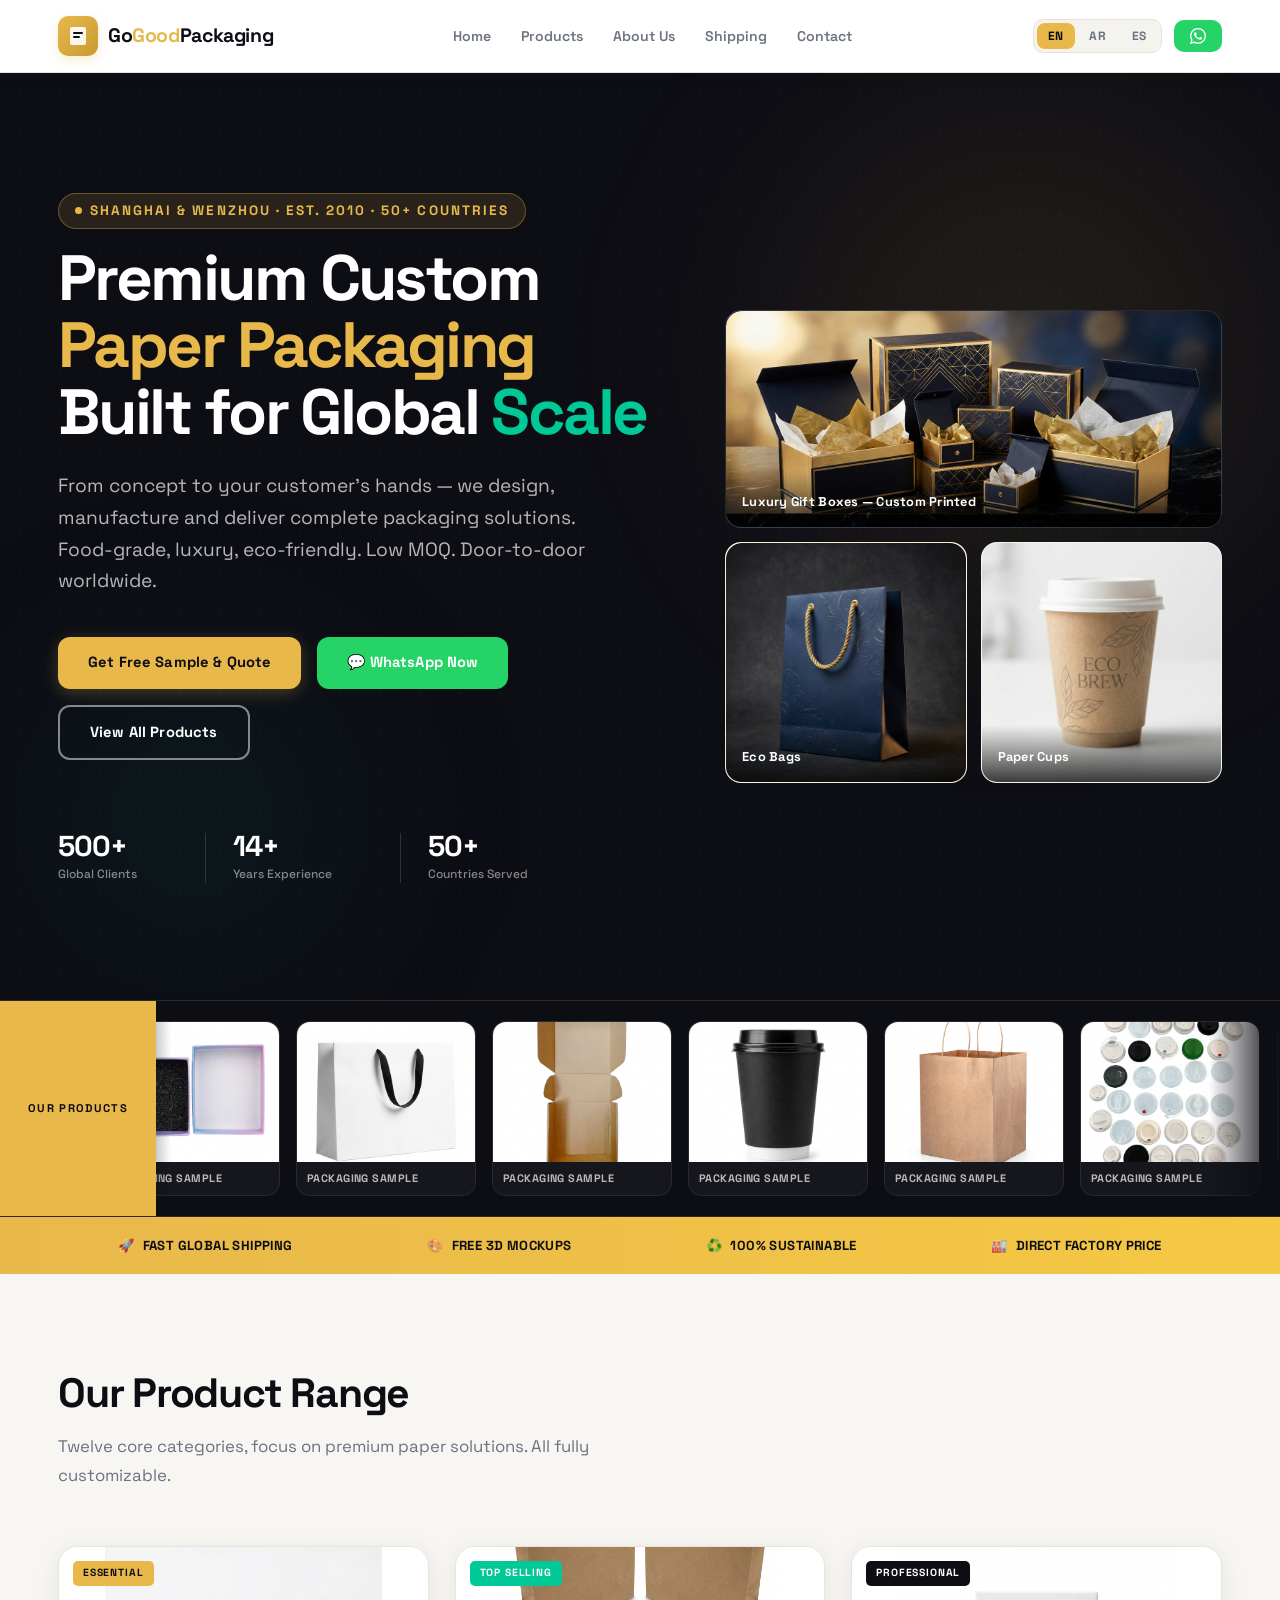
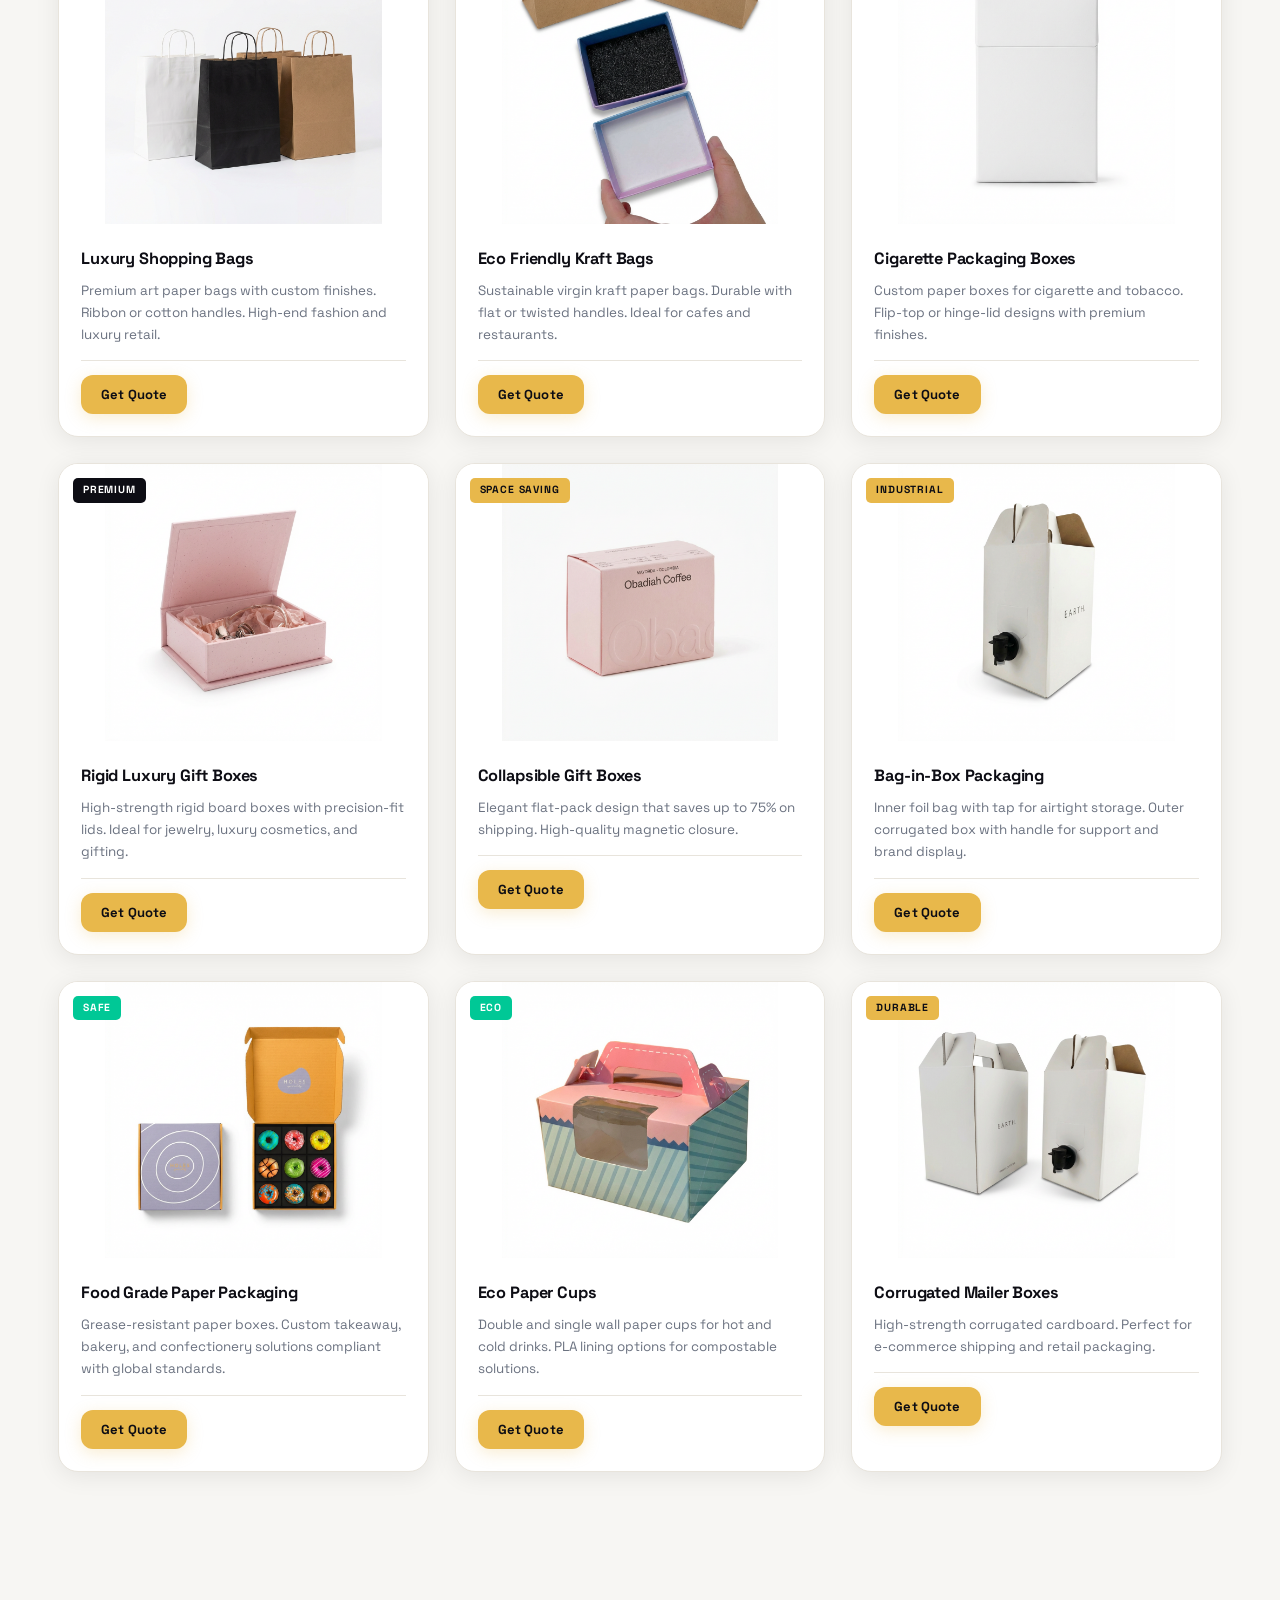
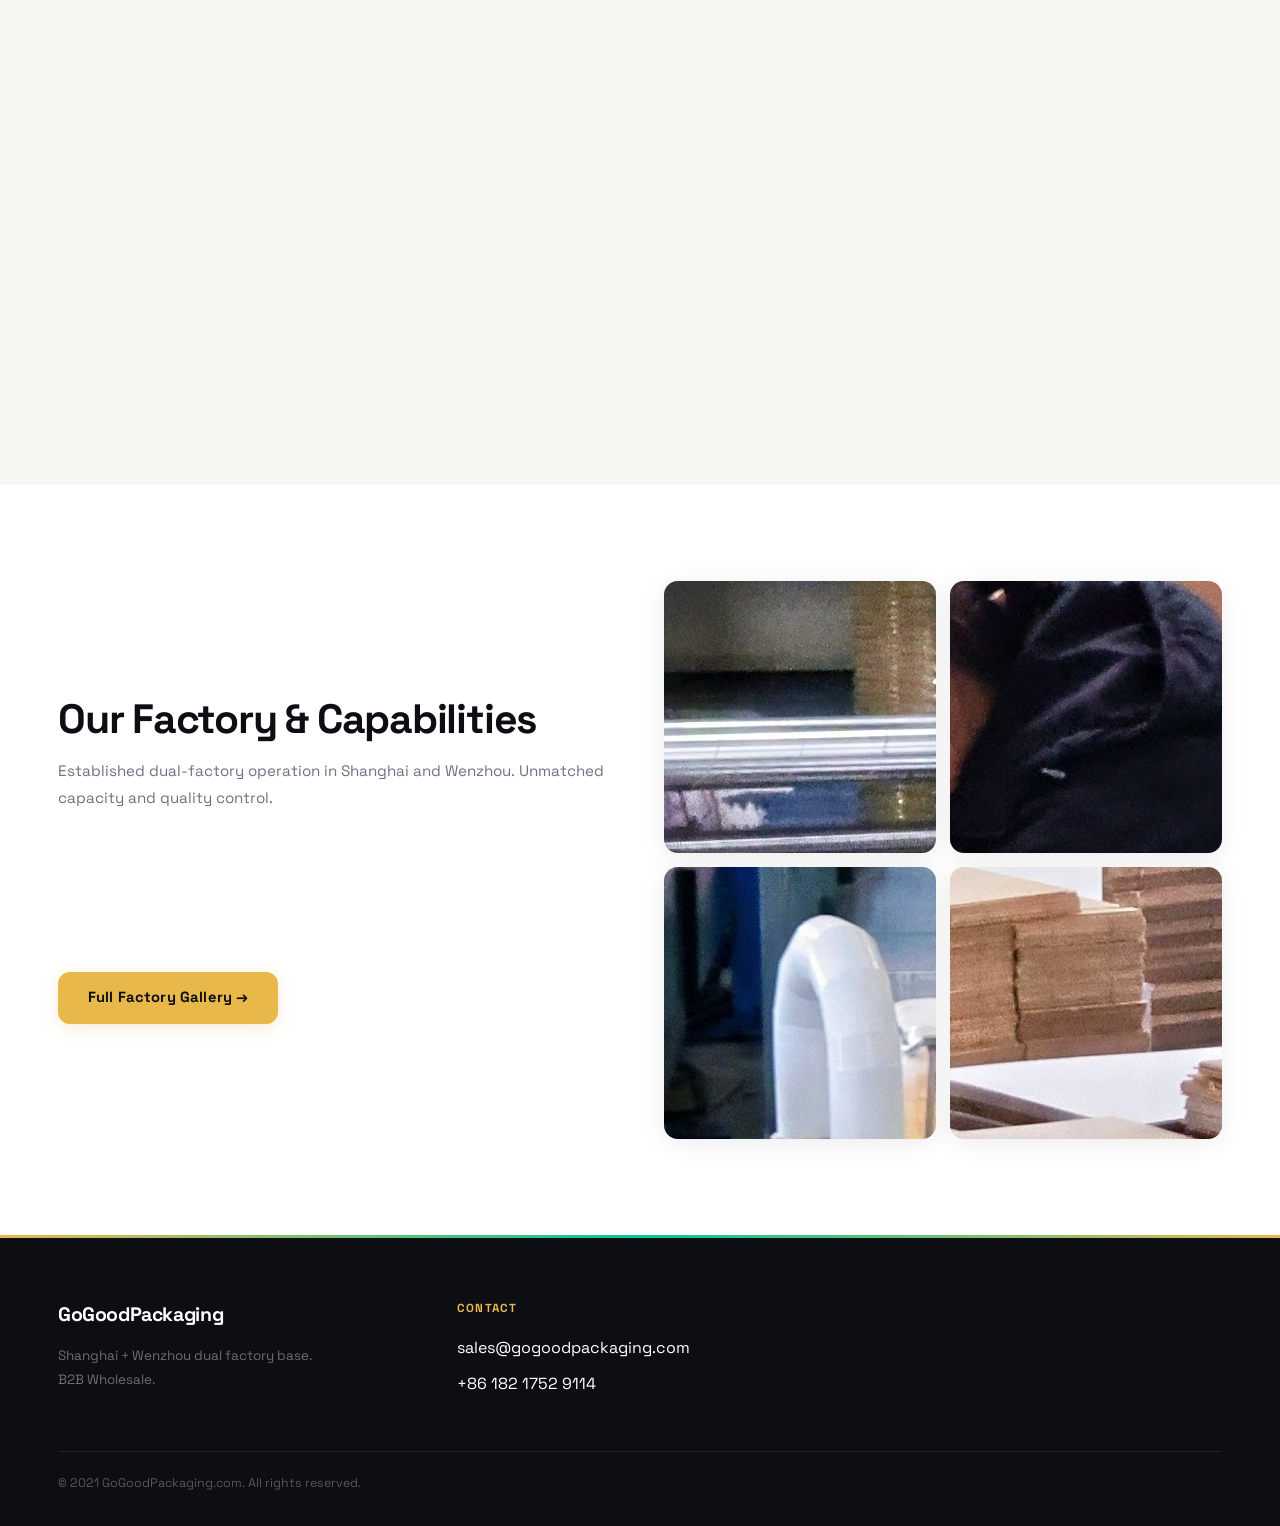
==== commit 07b95753: "ULTIMATE RESTORE: Premium layout, 12 categories grid with Bag-in-Box, and REAL factory photos restor" ====
--- a/index.html
+++ b/index.html
@@ -109,32 +109,149 @@
 <section class="section section-warm" id="products">
   <div class="container">
     <h2 class="section-title">Our Product Range</h2>
-    <p class="section-sub">Focus on premium paper solutions. All fully customizable.</p>
+    <p class="section-sub">Twelve core categories, focus on premium paper solutions. All fully customizable.</p>
     <div class="prod-grid">
-      <!-- 1. Luxury Bags -->
-      <div class="prod-card"><div class="prod-card-img" style="background:#fff"><img src="images/products/prod-grid-1.png" style="width:100%;height:100%;object-fit:contain;position:absolute;inset:0" /></div><div class="prod-card-body"><h3>Luxury Shopping Bags</h3><p>Premium art paper with ribbon handles.</p><div class="prod-card-footer"><a href="#contact" class="btn btn-primary btn-sm">Get Quote</a></div></div></div>
-      <!-- 2. Eco Bags -->
-      <div class="prod-card"><div class="prod-card-img" style="background:#fff"><img src="images/products/prod-grid-2.png" style="width:100%;height:100%;object-fit:contain;position:absolute;inset:0" /></div><div class="prod-card-body"><h3>Eco Kraft Bags</h3><p>Sustainable 100% recyclable kraft paper.</p><div class="prod-card-footer"><a href="#contact" class="btn btn-primary btn-sm">Get Quote</a></div></div></div>
+      <!-- 1. Luxury Shopping Bags -->
+      <div class="prod-card">
+        <div class="prod-card-img" style="background:#fff">
+          <img src="images/products/prod-main-1.png" alt="Luxury Shopping Bags" style="width:100%;height:100%;object-fit:contain;position:absolute;inset:0" />
+          <span class="prod-badge">Essential</span>
+        </div>
+        <div class="prod-card-body">
+          <h3>Luxury Shopping Bags</h3>
+          <p>Premium art paper bags with custom finishes. Ribbon or cotton handles. High-end fashion and luxury retail.</p>
+          <div class="prod-card-footer"><a href="#contact" class="btn btn-primary btn-sm">Get Quote</a></div>
+        </div>
+      </div>
+      <!-- 2. Eco Friendly Kraft Bags -->
+      <div class="prod-card">
+        <div class="prod-card-img" style="background:#fff">
+          <img src="images/products/prod-main-2.png" alt="Eco Friendly Kraft Bags" style="width:100%;height:100%;object-fit:contain;position:absolute;inset:0" />
+          <span class="prod-badge green">Top Selling</span>
+        </div>
+        <div class="prod-card-body">
+          <h3>Eco Friendly Kraft Bags</h3>
+          <p>Sustainable virgin kraft paper bags. Durable with flat or twisted handles. Ideal for cafes and restaurants.</p>
+          <div class="prod-card-footer"><a href="#contact" class="btn btn-primary btn-sm">Get Quote</a></div>
+        </div>
+      </div>
       <!-- 3. Cigarette Boxes -->
-      <div class="prod-card"><div class="prod-card-img" style="background:#fff"><img src="images/products/prod-scroll-cigarette.png" style="width:100%;height:100%;object-fit:contain;position:absolute;inset:0" /></div><div class="prod-card-body"><h3>Cigarette Boxes</h3><p>Professional paper tobacco packaging.</p><div class="prod-card-footer"><a href="#contact" class="btn btn-primary btn-sm">Get Quote</a></div></div></div>
-      <!-- 4. Rigid Boxes -->
-      <div class="prod-card"><div class="prod-card-img" style="background:#fff"><img src="images/products/prod-grid-4.png" style="width:100%;height:100%;object-fit:contain;position:absolute;inset:0" /></div><div class="prod-card-body"><h3>Rigid Luxury Boxes</h3><p>High-end board for jewelry & gifts.</p><div class="prod-card-footer"><a href="#contact" class="btn btn-primary btn-sm">Get Quote</a></div></div></div>
-      <!-- 5. Collapsible -->
-      <div class="prod-card"><div class="prod-card-img" style="background:#fff"><img src="images/products/prod-grid-5.png" style="width:100%;height:100%;object-fit:contain;position:absolute;inset:0" /></div><div class="prod-card-body"><h3>Collapsible Boxes</h3><p>Space-saving magnetic closure design.</p><div class="prod-card-footer"><a href="#contact" class="btn btn-primary btn-sm">Get Quote</a></div></div></div>
-      <!-- 6. Food Packaging -->
-      <div class="prod-card"><div class="prod-card-img" style="background:#fff"><img src="images/products/prod-grid-6.png" style="width:100%;height:100%;object-fit:contain;position:absolute;inset:0" /></div><div class="prod-card-body"><h3>Food Paper Packaging</h3><p>Safe bakery & takeaway solutions.</p><div class="prod-card-footer"><a href="#contact" class="btn btn-primary btn-sm">Get Quote</a></div></div></div>
-      <!-- 7. Paper Cups -->
-      <div class="prod-card"><div class="prod-card-img" style="background:#fff"><img src="images/products/prod-grid-7.png" style="width:100%;height:100%;object-fit:contain;position:absolute;inset:0" /></div><div class="prod-card-body"><h3>Eco Paper Cups</h3><p>Biodegradable cups for hot & cold.</p><div class="prod-card-footer"><a href="#contact" class="btn btn-primary btn-sm">Get Quote</a></div></div></div>
-      <!-- 8. Mailer Boxes -->
-      <div class="prod-card"><div class="prod-card-img" style="background:#fff"><img src="images/products/prod-grid-8.png" style="width:100%;height:100%;object-fit:contain;position:absolute;inset:0" /></div><div class="prod-card-body"><h3>Corrugated Mailer Boxes</h3><p>Durable shipping for e-commerce.</p><div class="prod-card-footer"><a href="#contact" class="btn btn-primary btn-sm">Get Quote</a></div></div></div>
-      <!-- 9. Tubes -->
-      <div class="prod-card"><div class="prod-card-img" style="background:#fff"><img src="images/products/prod-grid-9.png" style="width:100%;height:100%;object-fit:contain;position:absolute;inset:0" /></div><div class="prod-card-body"><h3>Kraft Paper Tubes</h3><p>Spiral-wound cylinder canisters.</p><div class="prod-card-footer"><a href="#contact" class="btn btn-primary btn-sm">Get Quote</a></div></div></div>
-      <!-- 10. Labels -->
-      <div class="prod-card"><div class="prod-card-img" style="background:#fff"><img src="images/products/prod-grid-10.png" style="width:100%;height:100%;object-fit:contain;position:absolute;inset:0" /></div><div class="prod-card-body"><h3>Custom Labels</h3><p>Die-cut stickers & branding labels.</p><div class="prod-card-footer"><a href="#contact" class="btn btn-primary btn-sm">Get Quote</a></div></div></div>
-      <!-- 11. Jewelry Boxes -->
-      <div class="prod-card"><div class="prod-card-img" style="background:#fff"><img src="images/products/prod-grid-11.png" style="width:100%;height:100%;object-fit:contain;position:absolute;inset:0" /></div><div class="prod-card-body"><h3>Jewelry Boxes</h3><p>Small luxury boutique packaging.</p><div class="prod-card-footer"><a href="#contact" class="btn btn-primary btn-sm">Get Quote</a></div></div></div>
-      <!-- 12. Carriers -->
-      <div class="prod-card"><div class="prod-card-img" style="background:#fff"><img src="images/products/prod-grid-12.png" style="width:100%;height:100%;object-fit:contain;position:absolute;inset:0" /></div><div class="prod-card-body"><h3>Eco Carriers</h3><p>Reinforced paper bottle & cup holders.</p><div class="prod-card-footer"><a href="#contact" class="btn btn-primary btn-sm">Get Quote</a></div></div></div>
+      <div class="prod-card">
+        <div class="prod-card-img" style="background:#fff">
+          <img src="images/products/prod-main-3.png" alt="Cigarette Packaging Boxes" style="width:100%;height:100%;object-fit:contain;position:absolute;inset:0" />
+          <span class="prod-badge dark">Professional</span>
+        </div>
+        <div class="prod-card-body">
+          <h3>Cigarette Packaging Boxes</h3>
+          <p>Custom paper boxes for cigarette and tobacco. Flip-top or hinge-lid designs with premium finishes.</p>
+          <div class="prod-card-footer"><a href="#contact" class="btn btn-primary btn-sm">Get Quote</a></div>
+        </div>
+      </div>
+      <!-- 4. Rigid Luxury Gift Boxes -->
+      <div class="prod-card">
+        <div class="prod-card-img" style="background:#fff">
+          <img src="images/products/prod-main-4.png" alt="Rigid Luxury Gift Boxes" style="width:100%;height:100%;object-fit:contain;position:absolute;inset:0" />
+          <span class="prod-badge dark">Premium</span>
+        </div>
+        <div class="prod-card-body">
+          <h3>Rigid Luxury Gift Boxes</h3>
+          <p>High-strength rigid board boxes with precision-fit lids. Ideal for jewelry, luxury cosmetics, and gifting.</p>
+          <div class="prod-card-footer"><a href="#contact" class="btn btn-primary btn-sm">Get Quote</a></div>
+        </div>
+      </div>
+      <!-- 5. Collapsible Gift Boxes -->
+      <div class="prod-card">
+        <div class="prod-card-img" style="background:#fff">
+          <img src="images/products/prod-main-5.png" alt="Collapsible Gift Boxes" style="width:100%;height:100%;object-fit:contain;position:absolute;inset:0" />
+          <span class="prod-badge">Space Saving</span>
+        </div>
+        <div class="prod-card-body">
+          <h3>Collapsible Gift Boxes</h3>
+          <p>Elegant flat-pack design that saves up to 75% on shipping. High-quality magnetic closure.</p>
+          <div class="prod-card-footer"><a href="#contact" class="btn btn-primary btn-sm">Get Quote</a></div>
+        </div>
+      </div>
+      <!-- 6. Bag-in-Box Packaging -->
+      <div class="prod-card">
+        <div class="prod-card-img" style="background:#fff">
+          <img src="images/products/prod-main-6.png" alt="Bag-in-Box Packaging" style="width:100%;height:100%;object-fit:contain;position:absolute;inset:0" />
+          <span class="prod-badge">Industrial</span>
+        </div>
+        <div class="prod-card-body">
+          <h3>Bag-in-Box Packaging</h3>
+          <p>Inner foil bag with tap for airtight storage. Outer corrugated box with handle for support and brand display.</p>
+          <div class="prod-card-footer"><a href="#contact" class="btn btn-primary btn-sm">Get Quote</a></div>
+        </div>
+      </div>
+      <!-- 7. Food-Grade Paper Packaging -->
+      <div class="prod-card">
+        <div class="prod-card-img" style="background:#fff">
+          <img src="images/products/prod-main-7.png" alt="Food Grade Paper Packaging" style="width:100%;height:100%;object-fit:contain;position:absolute;inset:0" />
+          <span class="prod-badge green">Safe</span>
+        </div>
+        <div class="prod-card-body">
+          <h3>Food Grade Paper Packaging</h3>
+          <p>Grease-resistant paper boxes. Custom takeaway, bakery, and confectionery solutions compliant with global standards.</p>
+          <div class="prod-card-footer"><a href="#contact" class="btn btn-primary btn-sm">Get Quote</a></div>
+        </div>
+      </div>
+      <!-- 8. Eco Paper Cups -->
+      <div class="prod-card">
+        <div class="prod-card-img" style="background:#fff">
+          <img src="images/products/prod-main-8.png" alt="Eco Paper Cups" style="width:100%;height:100%;object-fit:contain;position:absolute;inset:0" />
+          <span class="prod-badge green">Eco</span>
+        </div>
+        <div class="prod-card-body">
+          <h3>Eco Paper Cups</h3>
+          <p>Double and single wall paper cups for hot and cold drinks. PLA lining options for compostable solutions.</p>
+          <div class="prod-card-footer"><a href="#contact" class="btn btn-primary btn-sm">Get Quote</a></div>
+        </div>
+      </div>
+      <!-- 9. Corrugated Mailer Boxes -->
+      <div class="prod-card">
+        <div class="prod-card-img" style="background:#fff">
+          <img src="images/products/prod-main-9.png" alt="Corrugated Mailer Boxes" style="width:100%;height:100%;object-fit:contain;position:absolute;inset:0" />
+          <span class="prod-badge">Durable</span>
+        </div>
+        <div class="prod-card-body">
+          <h3>Corrugated Mailer Boxes</h3>
+          <p>High-strength corrugated cardboard. Perfect for e-commerce shipping and retail packaging.</p>
+          <div class="prod-card-footer"><a href="#contact" class="btn btn-primary btn-sm">Get Quote</a></div>
+        </div>
+      </div>
+      <!-- 10. Kraft Paper Tubes -->
+      <div class="prod-card">
+        <div class="prod-card-img" style="background:#fff">
+          <img src="images/products/prod-main-10.png" alt="Kraft Paper Tubes" style="width:100%;height:100%;object-fit:contain;position:absolute;inset:0" />
+        </div>
+        <div class="prod-card-body">
+          <h3>Kraft Paper Tubes</h3>
+          <p>Spiral-wound cylinders for tea, candles, wine, and luxury products. Durable and fully customizable.</p>
+          <div class="prod-card-footer"><a href="#contact" class="btn btn-primary btn-sm">Get Quote</a></div>
+        </div>
+      </div>
+      <!-- 11. Custom Labels & Stickers -->
+      <div class="prod-card">
+        <div class="prod-card-img" style="background:#fff">
+          <img src="images/products/prod-main-11.png" alt="Custom Labels & Stickers" style="width:100%;height:100%;object-fit:contain;position:absolute;inset:0" />
+        </div>
+        <div class="prod-card-body">
+          <h3>Custom Labels &amp; Stickers</h3>
+          <p>Die-cut adhesive labels. Waterproof options, foil stamping, and any custom shape to enhance your brand.</p>
+          <div class="prod-card-footer"><a href="#contact" class="btn btn-primary btn-sm">Get Quote</a></div>
+        </div>
+      </div>
+      <!-- 12. Jewelry & Gift Boxes -->
+      <div class="prod-card">
+        <div class="prod-card-img" style="background:#fff">
+          <img src="images/products/prod-main-12.png" alt="Jewelry & Gift Boxes" style="width:100%;height:100%;object-fit:contain;position:absolute;inset:0" />
+        </div>
+        <div class="prod-card-body">
+          <h3>Jewelry &amp; Gift Boxes</h3>
+          <p>Small-format luxury boxes with custom foam or velvet inserts. Perfect for rings, necklaces, and accessories.</p>
+          <div class="prod-card-footer"><a href="#contact" class="btn btn-primary btn-sm">Get Quote</a></div>
+        </div>
+      </div>
     </div>
   </div>
 </section>
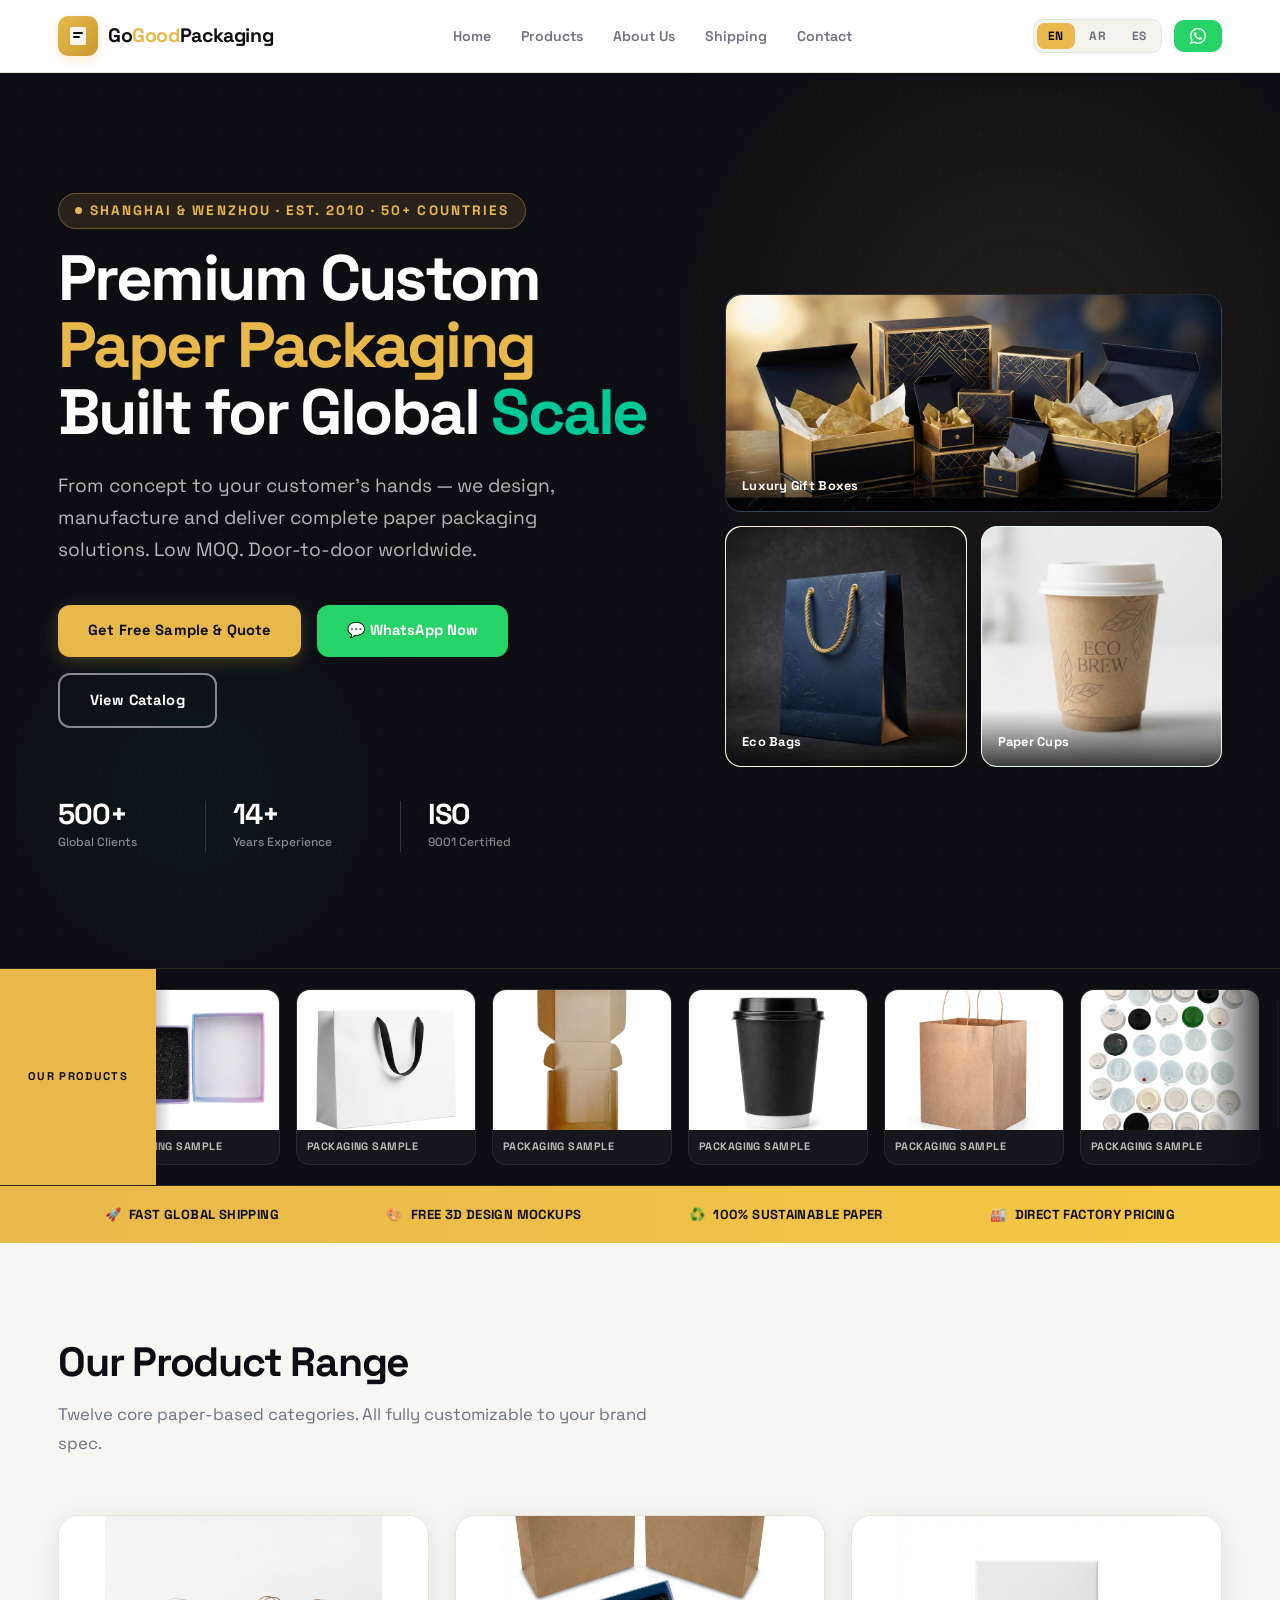
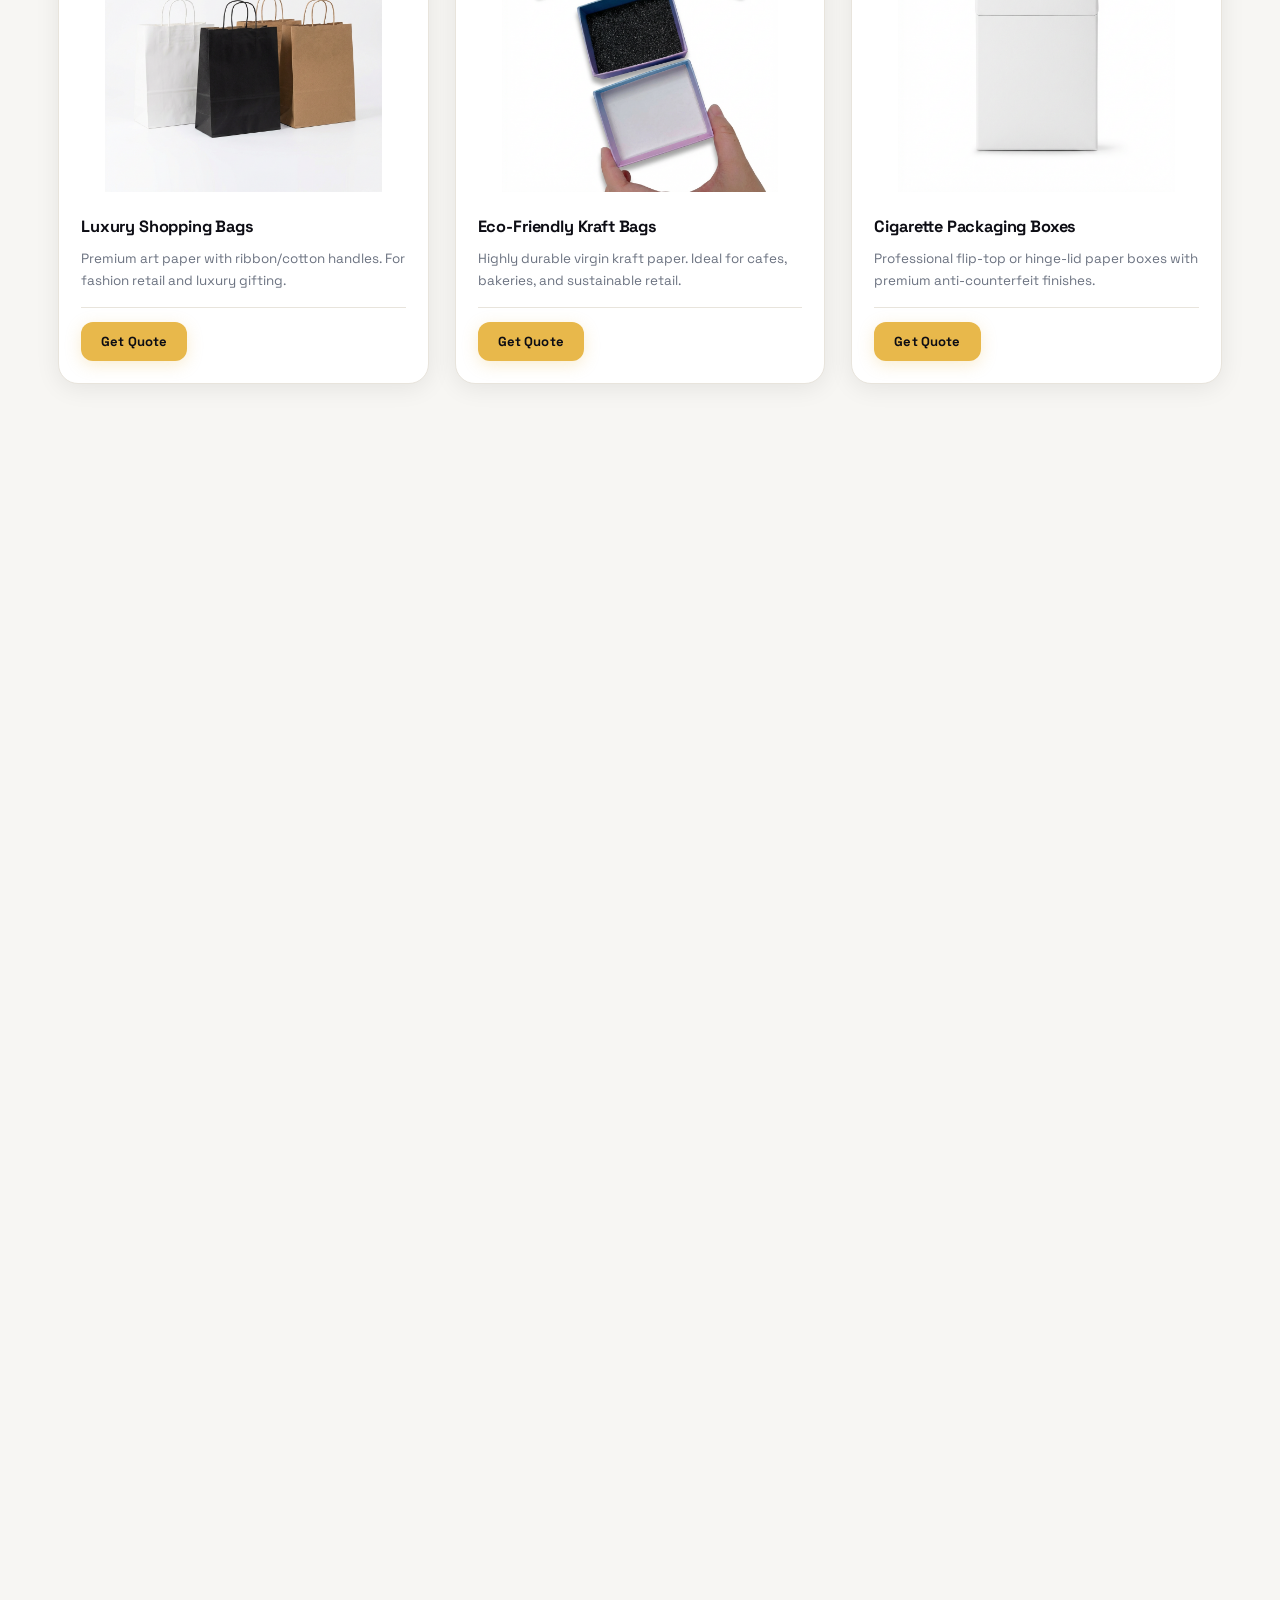
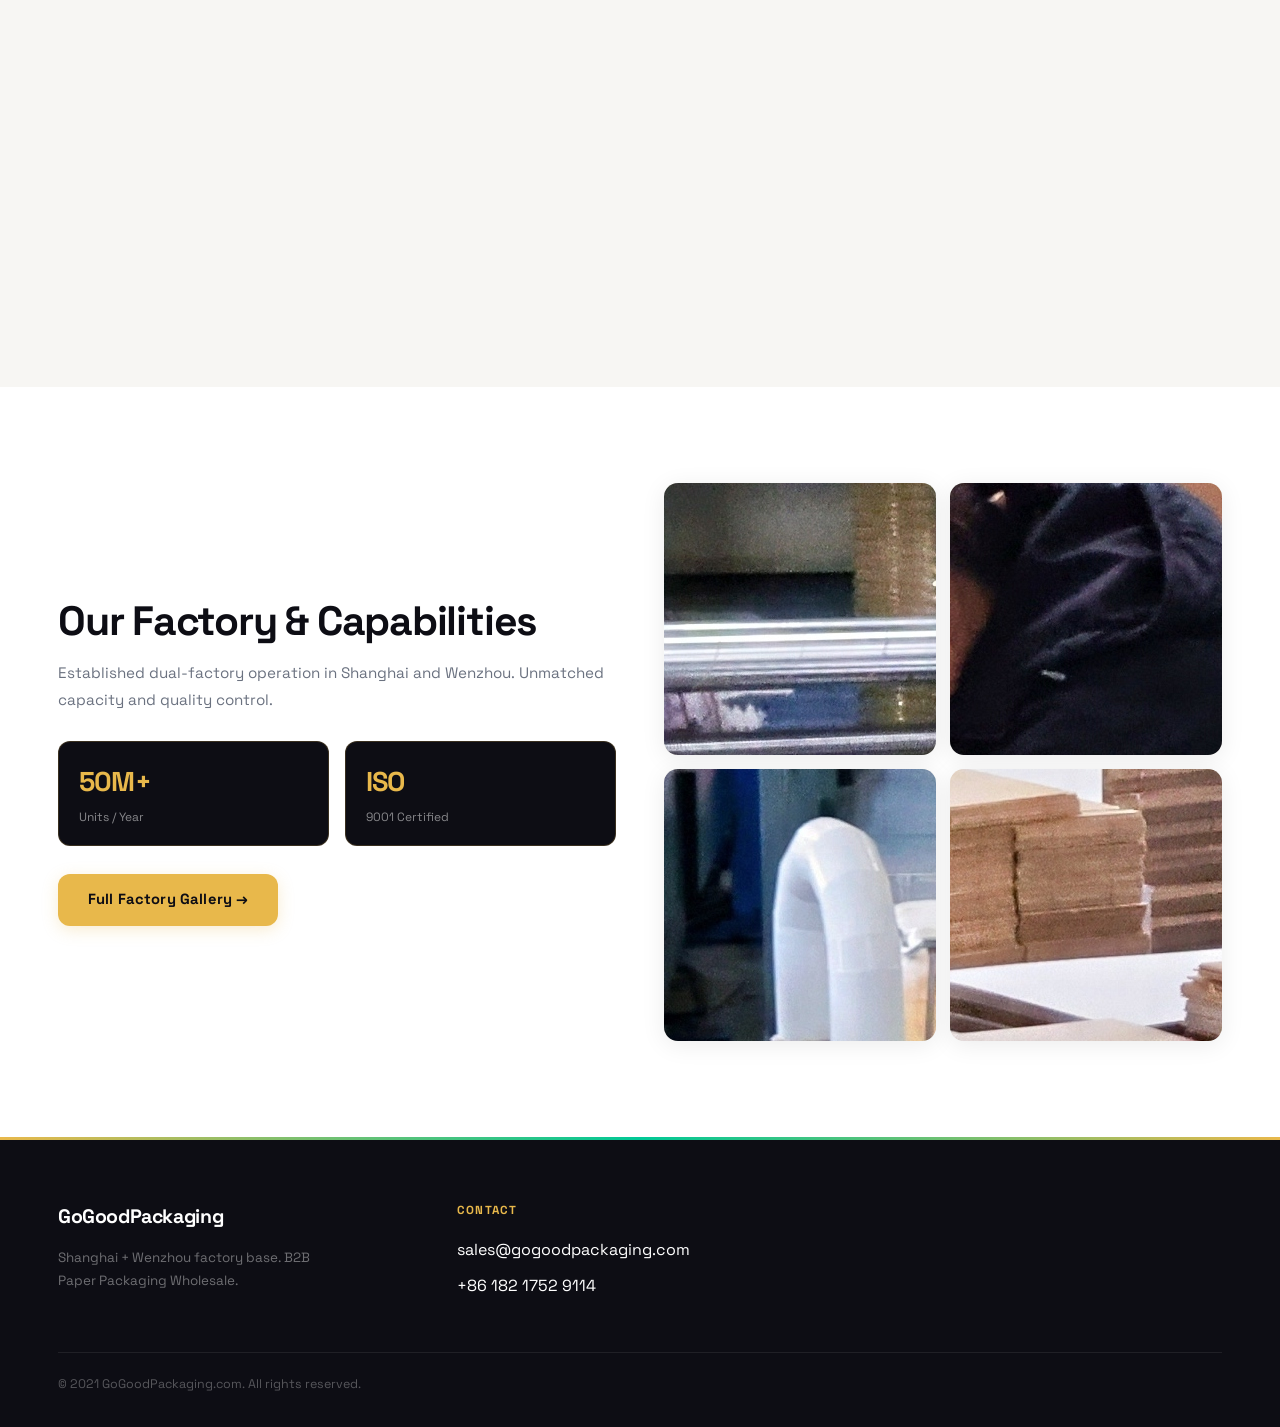
==== commit 36168842: "FINAL DEFINITIVE RESTORE: Corrected 12 product categories sequence & images, restored full premium l" ====
--- a/index.html
+++ b/index.html
@@ -55,22 +55,22 @@
       <div class="hero-content">
         <div class="hero-eyebrow">Shanghai &amp; Wenzhou · Est. 2010 · 50+ Countries</div>
         <h1>Premium Custom<br /><span class="highlight">Paper Packaging</span><br />Built for Global <span class="highlight-mint">Scale</span></h1>
-        <p class="hero-sub">From concept to your customer's hands — we design, manufacture and deliver complete packaging solutions. Food-grade, luxury, eco-friendly. Low MOQ. Door-to-door worldwide.</p>
+        <p class="hero-sub">From concept to your customer's hands — we design, manufacture and deliver complete paper packaging solutions. Low MOQ. Door-to-door worldwide.</p>
         <div class="hero-ctas">
           <a href="#contact" class="btn btn-primary">Get Free Sample &amp; Quote</a>
           <a href="https://wa.me/8618217529114" target="_blank" class="btn btn-wa">💬 WhatsApp Now</a>
-          <a href="products.html" class="btn btn-outline-white">View All Products</a>
+          <a href="products.html" class="btn btn-outline-white">View Catalog</a>
         </div>
         <div class="hero-stats">
           <div class="stat-item"><div class="stat-num">500+</div><div class="stat-label">Global Clients</div></div>
           <div class="stat-item"><div class="stat-num">14+</div><div class="stat-label">Years Experience</div></div>
-          <div class="stat-item"><div class="stat-num">50+</div><div class="stat-label">Countries Served</div></div>
+          <div class="stat-item"><div class="stat-num">ISO</div><div class="stat-label">9001 Certified</div></div>
         </div>
       </div>
       <div class="hero-visual">
         <div class="hero-card large" style="background:linear-gradient(135deg,#1C2E4A,#0D0D14)">
           <img src="images/hero/hero-giftboxes.png" alt="Luxury Gift Boxes" style="width:100%;height:100%;object-fit:cover;position:absolute;inset:0;border-radius:16px" />
-          <div class="hero-card-label">Luxury Gift Boxes — Custom Printed</div>
+          <div class="hero-card-label">Luxury Gift Boxes</div>
         </div>
         <div class="hero-card small top" style="background:linear-gradient(135deg,#FDF5E6,#F5E8C8)">
           <img src="images/hero/hero-shopping-bag.png" alt="Custom Paper Bags" style="width:100%;height:100%;object-fit:cover;position:absolute;inset:0;border-radius:16px" />
@@ -90,7 +90,7 @@
   <div class="marquee-label">Our Products</div>
   <div class="marquee-track-wrap">
     <div class="marquee-track" id="marqueeTrack">
-      <!-- 70 images will be injected by script below -->
+      <!-- Injected by script -->
     </div>
   </div>
 </section>
@@ -99,159 +99,42 @@
 <div class="usp-strip">
   <div class="container"><div class="usp-inner">
     <div class="usp-item"><span>🚀</span> Fast Global Shipping</div>
-    <div class="usp-item"><span>🎨</span> Free 3D Mockups</div>
-    <div class="usp-item"><span>♻️</span> 100% Sustainable</div>
-    <div class="usp-item"><span>🏭</span> Direct Factory Price</div>
+    <div class="usp-item"><span>🎨</span> Free 3D Design Mockups</div>
+    <div class="usp-item"><span>♻️</span> 100% Sustainable Paper</div>
+    <div class="usp-item"><span>🏭</span> Direct Factory Pricing</div>
   </div></div>
 </div>
 
-<!-- PRODUCT GRID (12 CATEGORIES) -->
+<!-- PRODUCT RANGE (12 CATEGORIES CORRECTED) -->
 <section class="section section-warm" id="products">
   <div class="container">
     <h2 class="section-title">Our Product Range</h2>
-    <p class="section-sub">Twelve core categories, focus on premium paper solutions. All fully customizable.</p>
+    <p class="section-sub">Twelve core paper-based categories. All fully customizable to your brand spec.</p>
     <div class="prod-grid">
       <!-- 1. Luxury Shopping Bags -->
-      <div class="prod-card">
-        <div class="prod-card-img" style="background:#fff">
-          <img src="images/products/prod-main-1.png" alt="Luxury Shopping Bags" style="width:100%;height:100%;object-fit:contain;position:absolute;inset:0" />
-          <span class="prod-badge">Essential</span>
-        </div>
-        <div class="prod-card-body">
-          <h3>Luxury Shopping Bags</h3>
-          <p>Premium art paper bags with custom finishes. Ribbon or cotton handles. High-end fashion and luxury retail.</p>
-          <div class="prod-card-footer"><a href="#contact" class="btn btn-primary btn-sm">Get Quote</a></div>
-        </div>
-      </div>
+      <div class="prod-card"><div class="prod-card-img" style="background:#fff"><img src="images/products/prod-main-1.png" style="width:100%;height:100%;object-fit:contain;position:absolute;inset:0" /></div><div class="prod-card-body"><h3>Luxury Shopping Bags</h3><p>Premium art paper with ribbon/cotton handles. For fashion retail and luxury gifting.</p><div class="prod-card-footer"><a href="#contact" class="btn btn-primary btn-sm">Get Quote</a></div></div></div>
       <!-- 2. Eco Friendly Kraft Bags -->
-      <div class="prod-card">
-        <div class="prod-card-img" style="background:#fff">
-          <img src="images/products/prod-main-2.png" alt="Eco Friendly Kraft Bags" style="width:100%;height:100%;object-fit:contain;position:absolute;inset:0" />
-          <span class="prod-badge green">Top Selling</span>
-        </div>
-        <div class="prod-card-body">
-          <h3>Eco Friendly Kraft Bags</h3>
-          <p>Sustainable virgin kraft paper bags. Durable with flat or twisted handles. Ideal for cafes and restaurants.</p>
-          <div class="prod-card-footer"><a href="#contact" class="btn btn-primary btn-sm">Get Quote</a></div>
-        </div>
-      </div>
-      <!-- 3. Cigarette Boxes -->
-      <div class="prod-card">
-        <div class="prod-card-img" style="background:#fff">
-          <img src="images/products/prod-main-3.png" alt="Cigarette Packaging Boxes" style="width:100%;height:100%;object-fit:contain;position:absolute;inset:0" />
-          <span class="prod-badge dark">Professional</span>
-        </div>
-        <div class="prod-card-body">
-          <h3>Cigarette Packaging Boxes</h3>
-          <p>Custom paper boxes for cigarette and tobacco. Flip-top or hinge-lid designs with premium finishes.</p>
-          <div class="prod-card-footer"><a href="#contact" class="btn btn-primary btn-sm">Get Quote</a></div>
-        </div>
-      </div>
-      <!-- 4. Rigid Luxury Gift Boxes -->
-      <div class="prod-card">
-        <div class="prod-card-img" style="background:#fff">
-          <img src="images/products/prod-main-4.png" alt="Rigid Luxury Gift Boxes" style="width:100%;height:100%;object-fit:contain;position:absolute;inset:0" />
-          <span class="prod-badge dark">Premium</span>
-        </div>
-        <div class="prod-card-body">
-          <h3>Rigid Luxury Gift Boxes</h3>
-          <p>High-strength rigid board boxes with precision-fit lids. Ideal for jewelry, luxury cosmetics, and gifting.</p>
-          <div class="prod-card-footer"><a href="#contact" class="btn btn-primary btn-sm">Get Quote</a></div>
-        </div>
-      </div>
-      <!-- 5. Collapsible Gift Boxes -->
-      <div class="prod-card">
-        <div class="prod-card-img" style="background:#fff">
-          <img src="images/products/prod-main-5.png" alt="Collapsible Gift Boxes" style="width:100%;height:100%;object-fit:contain;position:absolute;inset:0" />
-          <span class="prod-badge">Space Saving</span>
-        </div>
-        <div class="prod-card-body">
-          <h3>Collapsible Gift Boxes</h3>
-          <p>Elegant flat-pack design that saves up to 75% on shipping. High-quality magnetic closure.</p>
-          <div class="prod-card-footer"><a href="#contact" class="btn btn-primary btn-sm">Get Quote</a></div>
-        </div>
-      </div>
-      <!-- 6. Bag-in-Box Packaging -->
-      <div class="prod-card">
-        <div class="prod-card-img" style="background:#fff">
-          <img src="images/products/prod-main-6.png" alt="Bag-in-Box Packaging" style="width:100%;height:100%;object-fit:contain;position:absolute;inset:0" />
-          <span class="prod-badge">Industrial</span>
-        </div>
-        <div class="prod-card-body">
-          <h3>Bag-in-Box Packaging</h3>
-          <p>Inner foil bag with tap for airtight storage. Outer corrugated box with handle for support and brand display.</p>
-          <div class="prod-card-footer"><a href="#contact" class="btn btn-primary btn-sm">Get Quote</a></div>
-        </div>
-      </div>
-      <!-- 7. Food-Grade Paper Packaging -->
-      <div class="prod-card">
-        <div class="prod-card-img" style="background:#fff">
-          <img src="images/products/prod-main-7.png" alt="Food Grade Paper Packaging" style="width:100%;height:100%;object-fit:contain;position:absolute;inset:0" />
-          <span class="prod-badge green">Safe</span>
-        </div>
-        <div class="prod-card-body">
-          <h3>Food Grade Paper Packaging</h3>
-          <p>Grease-resistant paper boxes. Custom takeaway, bakery, and confectionery solutions compliant with global standards.</p>
-          <div class="prod-card-footer"><a href="#contact" class="btn btn-primary btn-sm">Get Quote</a></div>
-        </div>
-      </div>
-      <!-- 8. Eco Paper Cups -->
-      <div class="prod-card">
-        <div class="prod-card-img" style="background:#fff">
-          <img src="images/products/prod-main-8.png" alt="Eco Paper Cups" style="width:100%;height:100%;object-fit:contain;position:absolute;inset:0" />
-          <span class="prod-badge green">Eco</span>
-        </div>
-        <div class="prod-card-body">
-          <h3>Eco Paper Cups</h3>
-          <p>Double and single wall paper cups for hot and cold drinks. PLA lining options for compostable solutions.</p>
-          <div class="prod-card-footer"><a href="#contact" class="btn btn-primary btn-sm">Get Quote</a></div>
-        </div>
-      </div>
-      <!-- 9. Corrugated Mailer Boxes -->
-      <div class="prod-card">
-        <div class="prod-card-img" style="background:#fff">
-          <img src="images/products/prod-main-9.png" alt="Corrugated Mailer Boxes" style="width:100%;height:100%;object-fit:contain;position:absolute;inset:0" />
-          <span class="prod-badge">Durable</span>
-        </div>
-        <div class="prod-card-body">
-          <h3>Corrugated Mailer Boxes</h3>
-          <p>High-strength corrugated cardboard. Perfect for e-commerce shipping and retail packaging.</p>
-          <div class="prod-card-footer"><a href="#contact" class="btn btn-primary btn-sm">Get Quote</a></div>
-        </div>
-      </div>
-      <!-- 10. Kraft Paper Tubes -->
-      <div class="prod-card">
-        <div class="prod-card-img" style="background:#fff">
-          <img src="images/products/prod-main-10.png" alt="Kraft Paper Tubes" style="width:100%;height:100%;object-fit:contain;position:absolute;inset:0" />
-        </div>
-        <div class="prod-card-body">
-          <h3>Kraft Paper Tubes</h3>
-          <p>Spiral-wound cylinders for tea, candles, wine, and luxury products. Durable and fully customizable.</p>
-          <div class="prod-card-footer"><a href="#contact" class="btn btn-primary btn-sm">Get Quote</a></div>
-        </div>
-      </div>
-      <!-- 11. Custom Labels & Stickers -->
-      <div class="prod-card">
-        <div class="prod-card-img" style="background:#fff">
-          <img src="images/products/prod-main-11.png" alt="Custom Labels & Stickers" style="width:100%;height:100%;object-fit:contain;position:absolute;inset:0" />
-        </div>
-        <div class="prod-card-body">
-          <h3>Custom Labels &amp; Stickers</h3>
-          <p>Die-cut adhesive labels. Waterproof options, foil stamping, and any custom shape to enhance your brand.</p>
-          <div class="prod-card-footer"><a href="#contact" class="btn btn-primary btn-sm">Get Quote</a></div>
-        </div>
-      </div>
-      <!-- 12. Jewelry & Gift Boxes -->
-      <div class="prod-card">
-        <div class="prod-card-img" style="background:#fff">
-          <img src="images/products/prod-main-12.png" alt="Jewelry & Gift Boxes" style="width:100%;height:100%;object-fit:contain;position:absolute;inset:0" />
-        </div>
-        <div class="prod-card-body">
-          <h3>Jewelry &amp; Gift Boxes</h3>
-          <p>Small-format luxury boxes with custom foam or velvet inserts. Perfect for rings, necklaces, and accessories.</p>
-          <div class="prod-card-footer"><a href="#contact" class="btn btn-primary btn-sm">Get Quote</a></div>
-        </div>
-      </div>
+      <div class="prod-card"><div class="prod-card-img" style="background:#fff"><img src="images/products/prod-main-2.png" style="width:100%;height:100%;object-fit:contain;position:absolute;inset:0" /></div><div class="prod-card-body"><h3>Eco-Friendly Kraft Bags</h3><p>Highly durable virgin kraft paper. Ideal for cafes, bakeries, and sustainable retail.</p><div class="prod-card-footer"><a href="#contact" class="btn btn-primary btn-sm">Get Quote</a></div></div></div>
+      <!-- 3. Cigarette Packaging -->
+      <div class="prod-card"><div class="prod-card-img" style="background:#fff"><img src="images/products/prod-main-3.png" style="width:100%;height:100%;object-fit:contain;position:absolute;inset:0" /></div><div class="prod-card-body"><h3>Cigarette Packaging Boxes</h3><p>Professional flip-top or hinge-lid paper boxes with premium anti-counterfeit finishes.</p><div class="prod-card-footer"><a href="#contact" class="btn btn-primary btn-sm">Get Quote</a></div></div></div>
+      <!-- 4. Rigid Luxury Boxes -->
+      <div class="prod-card"><div class="prod-card-img" style="background:#fff"><img src="images/products/prod-main-4.png" style="width:100%;height:100%;object-fit:contain;position:absolute;inset:0" /></div><div class="prod-card-body"><h3>Rigid Luxury Gift Boxes</h3><p>High-strength board with precision-fit lids. Ideal for jewelry and boutique gifting.</p><div class="prod-card-footer"><a href="#contact" class="btn btn-primary btn-sm">Get Quote</a></div></div></div>
+      <!-- 5. Collapsible -->
+      <div class="prod-card"><div class="prod-card-img" style="background:#fff"><img src="images/products/prod-main-5.png" style="width:100%;height:100%;object-fit:contain;position:absolute;inset:0" /></div><div class="prod-card-body"><h3>Collapsible Gift Boxes</h3><p>Space-saving flat-pack design. Magnetic closure for premium presentation and low freight.</p><div class="prod-card-footer"><a href="#contact" class="btn btn-primary btn-sm">Get Quote</a></div></div></div>
+      <!-- 6. Bag-in-Box -->
+      <div class="prod-card"><div class="prod-card-img" style="background:#fff"><img src="images/products/prod-main-6.png" style="width:100%;height:100%;object-fit:contain;position:absolute;inset:0" /></div><div class="prod-card-body"><h3>Bag-in-Box Packaging</h3><p>Airtight inner foil bag with tap. Rugged corrugated outer box with handle for liquid storage.</p><div class="prod-card-footer"><a href="#contact" class="btn btn-primary btn-sm">Get Quote</a></div></div></div>
+      <!-- 7. Food Packaging -->
+      <div class="prod-card"><div class="prod-card-img" style="background:#fff"><img src="images/products/prod-main-7.png" style="width:100%;height:100%;object-fit:contain;position:absolute;inset:0" /></div><div class="prod-card-body"><h3>Food-Grade Paper Packaging</h3><p>Safe, oil-proof bakery and confectionery boxes. FDA and EU compliant materials.</p><div class="prod-card-footer"><a href="#contact" class="btn btn-primary btn-sm">Get Quote</a></div></div></div>
+      <!-- 8. Paper Cups -->
+      <div class="prod-card"><div class="prod-card-img" style="background:#fff"><img src="images/products/prod-main-8.png" style="width:100%;height:100%;object-fit:contain;position:absolute;inset:0" /></div><div class="prod-card-body"><h3>Eco Paper Cups</h3><p>Sustainable wall paper cups for cold & hot drinks. PLA or PE lining options available.</p><div class="prod-card-footer"><a href="#contact" class="btn btn-primary btn-sm">Get Quote</a></div></div></div>
+      <!-- 9. Mailer Boxes -->
+      <div class="prod-card"><div class="prod-card-img" style="background:#fff"><img src="images/products/prod-main-9.png" style="width:100%;height:100%;object-fit:contain;position:absolute;inset:0" /></div><div class="prod-card-body"><h3>Corrugated Mailer Boxes</h3><p>Heavy-duty cardboard shipping boxes. Perfect for e-commerce and retail delivery.</p><div class="prod-card-footer"><a href="#contact" class="btn btn-primary btn-sm">Get Quote</a></div></div></div>
+      <!-- 10. Tubes -->
+      <div class="prod-card"><div class="prod-card-img" style="background:#fff"><img src="images/products/prod-main-10.png" style="width:100%;height:100%;object-fit:contain;position:absolute;inset:0" /></div><div class="prod-card-body"><h3>Kraft Paper Tubes</h3><p>Cylindrical spiral-wound canisters for tea, wine, and luxury beauty products.</p><div class="prod-card-footer"><a href="#contact" class="btn btn-primary btn-sm">Get Quote</a></div></div></div>
+      <!-- 11. Labels -->
+      <div class="prod-card"><div class="prod-card-img" style="background:#fff"><img src="images/products/prod-main-11.png" style="width:100%;height:100%;object-fit:contain;position:absolute;inset:0" /></div><div class="prod-card-body"><h3>Custom Labels &amp; Stickers</h3><p>Die-cut labels with foil/UV finishes. Enhance your brand identity on jars and boxes.</p><div class="prod-card-footer"><a href="#contact" class="btn btn-primary btn-sm">Get Quote</a></div></div></div>
+      <!-- 12. Jewelry Boxes -->
+      <div class="prod-card"><div class="prod-card-img" style="background:#fff"><img src="images/products/prod-main-12.png" style="width:100%;height:100%;object-fit:contain;position:absolute;inset:0" /></div><div class="prod-card-body"><h3>Jewelry &amp; Gift Boxes</h3><p>Luxury small-format boxes with custom inserts for watches and boutique accessories.</p><div class="prod-card-footer"><a href="#contact" class="btn btn-primary btn-sm">Get Quote</a></div></div></div>
     </div>
   </div>
 </section>
@@ -285,7 +168,7 @@
     <div class="footer-inner">
       <div class="footer-brand">
         <a href="index.html" class="logo">GoGoodPackaging</a>
-        <p>Shanghai + Wenzhou dual factory base. B2B Wholesale.</p>
+        <p>Shanghai + Wenzhou factory base. B2B Paper Packaging Wholesale.</p>
       </div>
       <div class="footer-col"><h5>Contact</h5><ul><li>sales@gogoodpackaging.com</li><li>+86 182 1752 9114</li></ul></div>
     </div>
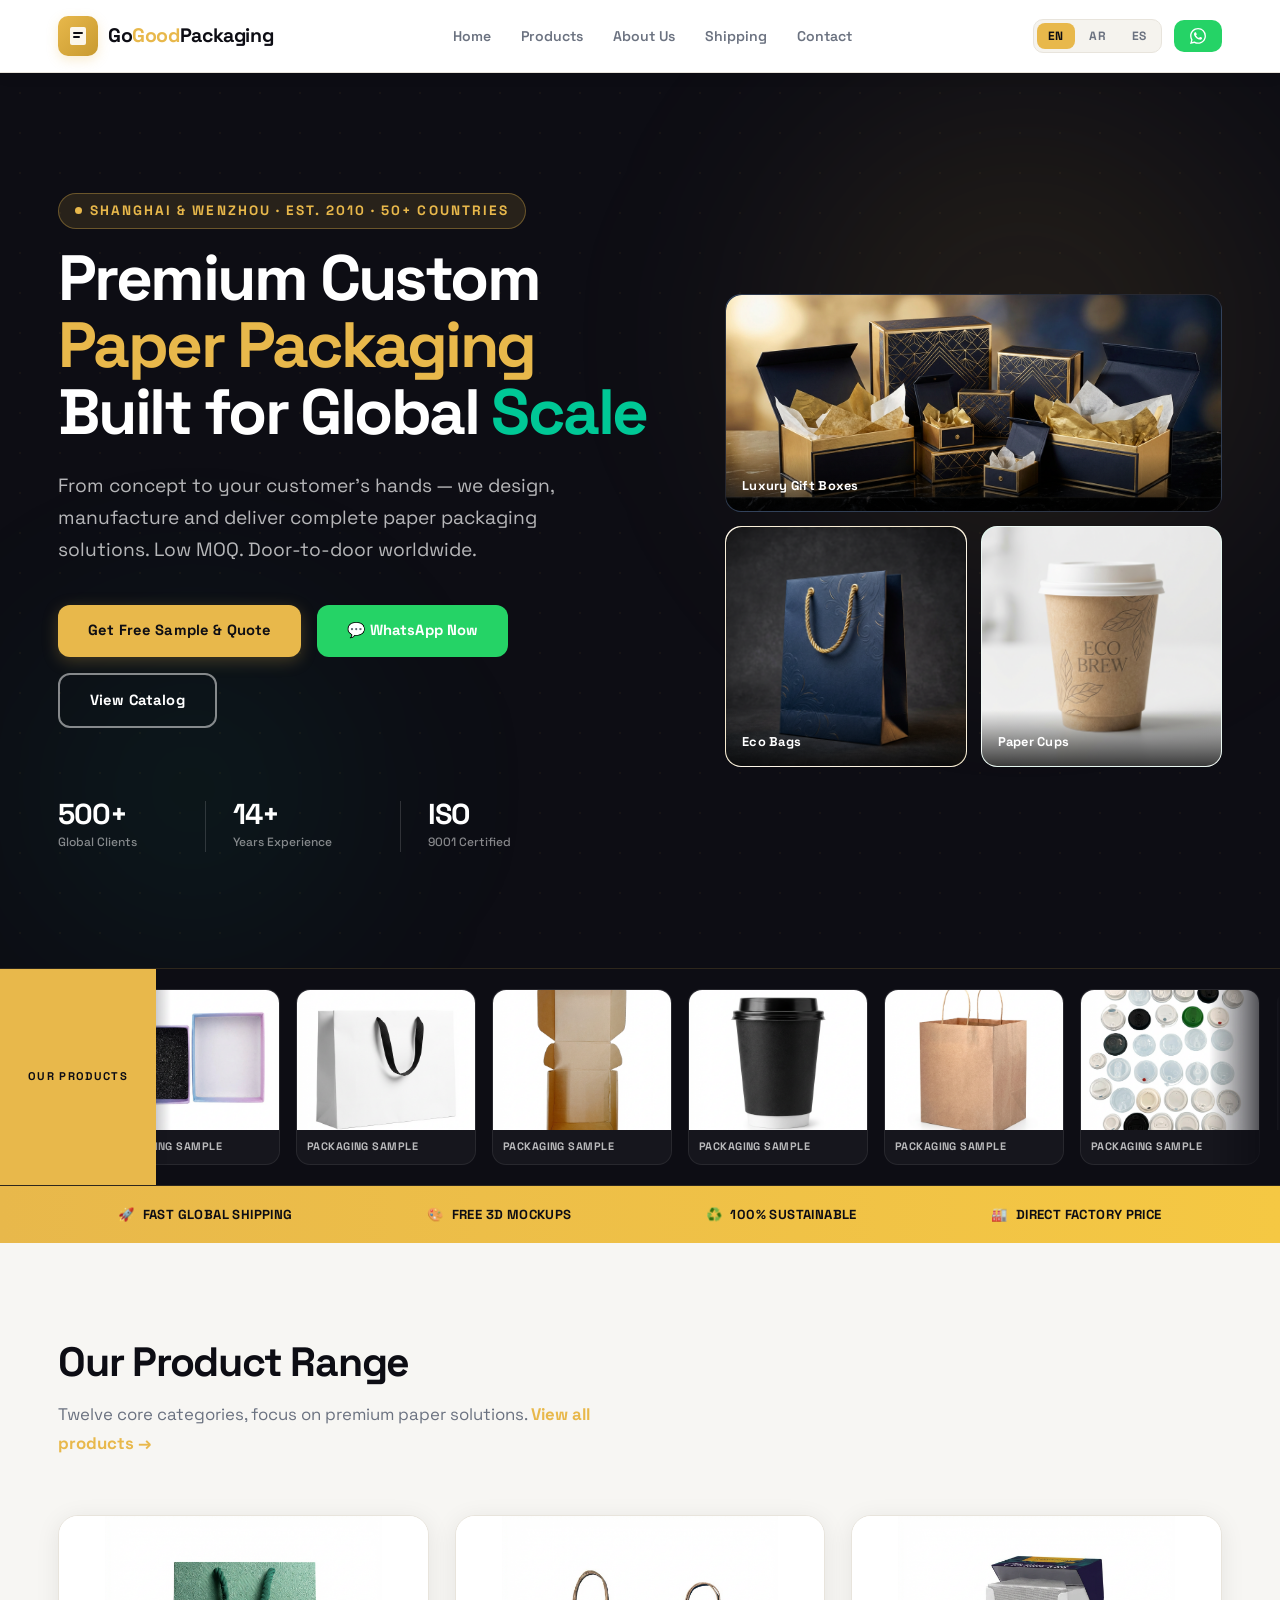
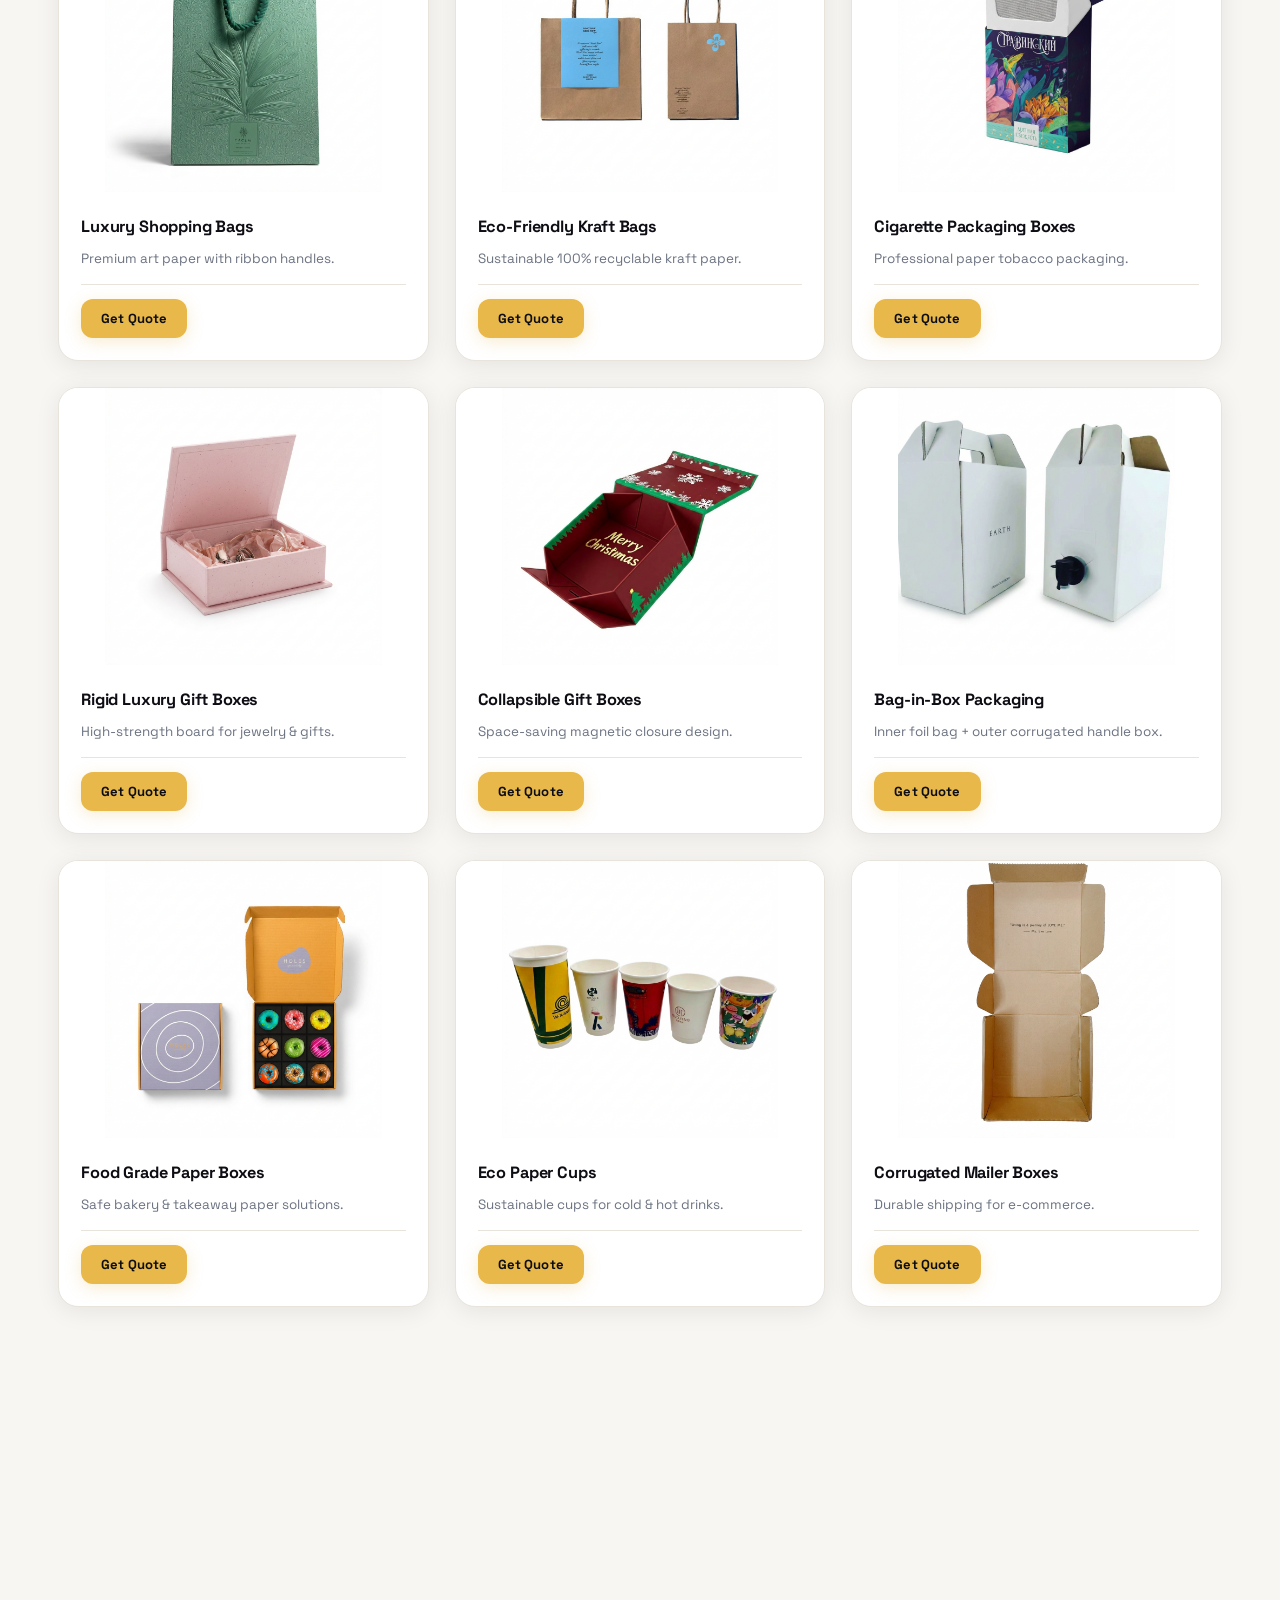
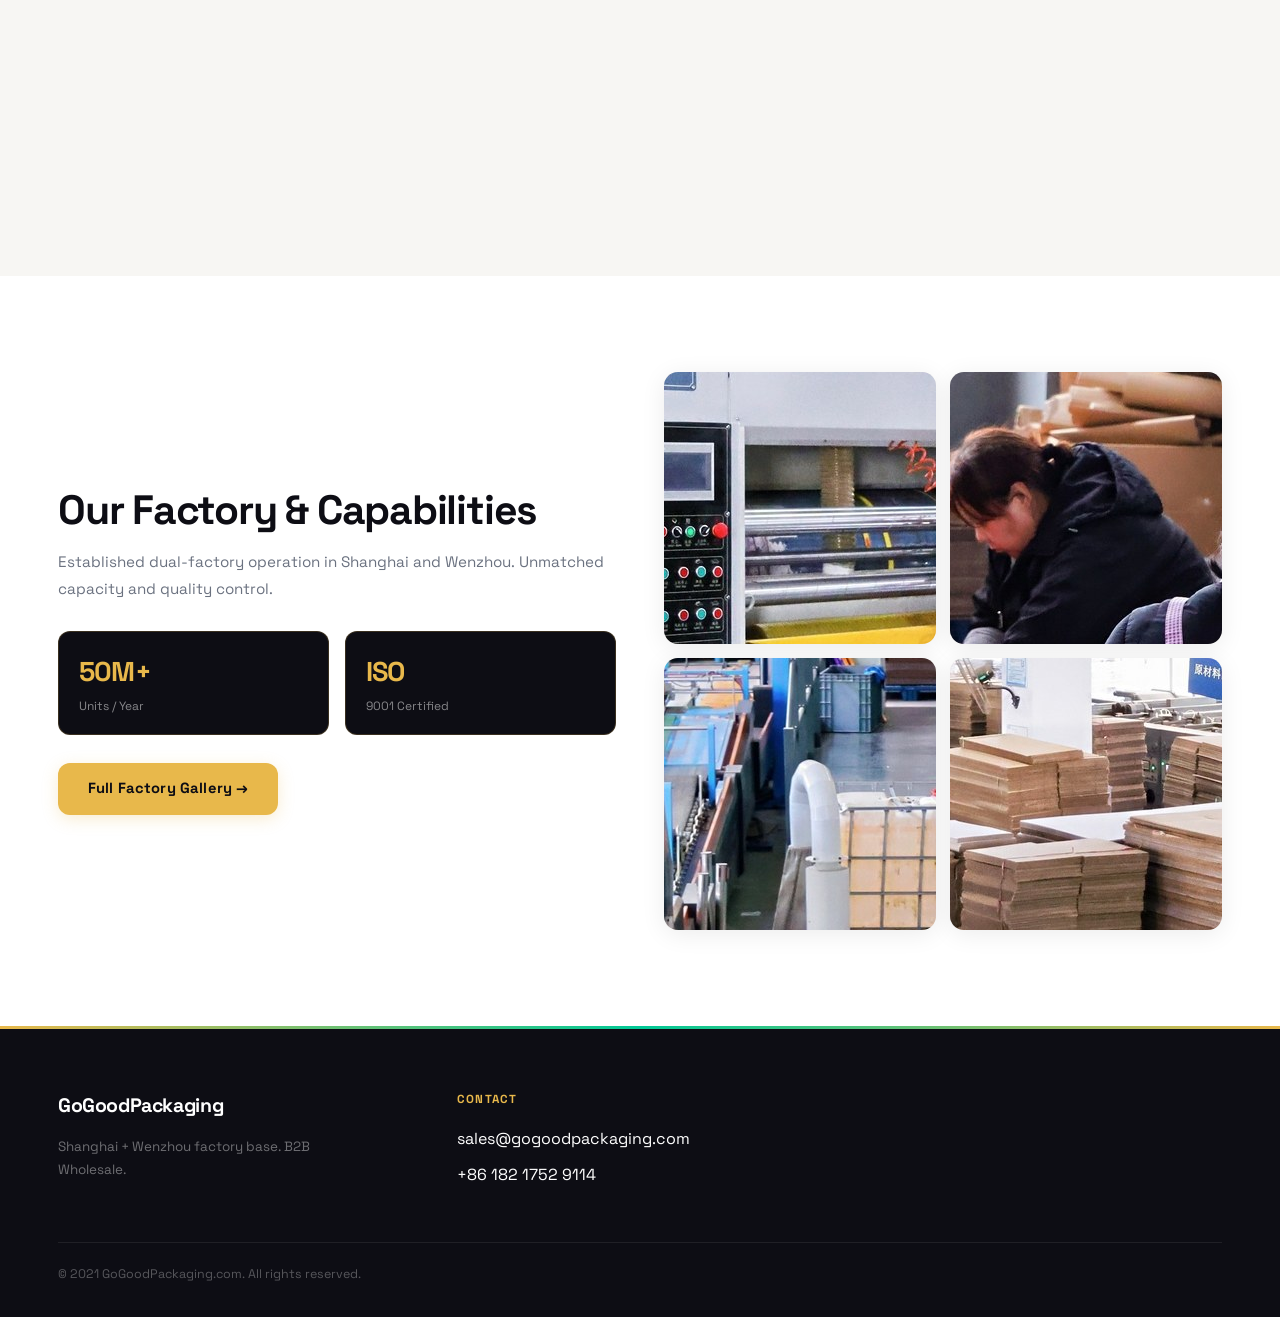
==== commit 817f3ec6: "Fix factory images: proper JPEG format with .jpg extension, update HTML refs" ====
--- a/index.html
+++ b/index.html
@@ -4,6 +4,8 @@
   <meta charset="UTF-8" />
   <meta name="viewport" content="width=device-width, initial-scale=1.0" />
   <title>GoGoodPackaging | Custom Paper Packaging Manufacturer — China B2B Factory</title>
+  <meta name="description" content="Premium custom paper packaging manufacturer from Shanghai & Wenzhou. Food-grade bags, luxury gift boxes, eco paper cups, cigarette boxes, kraft tubes, custom labels. Low MOQ. Global door-to-door shipping." />
+  <meta name="keywords" content="custom paper packaging, food grade paper bag, luxury gift box, collapsible box, paper cup manufacturer, cigarette packaging, kraft tube, custom label, China factory B2B" />
   <link rel="stylesheet" href="css/style.css" />
   <link rel="preconnect" href="https://fonts.googleapis.com" />
   <link rel="preconnect" href="https://fonts.gstatic.com" crossorigin />
@@ -90,7 +92,7 @@
   <div class="marquee-label">Our Products</div>
   <div class="marquee-track-wrap">
     <div class="marquee-track" id="marqueeTrack">
-      <!-- Injected by script -->
+      <!-- 70 images will be injected by script below -->
     </div>
   </div>
 </section>
@@ -99,42 +101,42 @@
 <div class="usp-strip">
   <div class="container"><div class="usp-inner">
     <div class="usp-item"><span>🚀</span> Fast Global Shipping</div>
-    <div class="usp-item"><span>🎨</span> Free 3D Design Mockups</div>
-    <div class="usp-item"><span>♻️</span> 100% Sustainable Paper</div>
-    <div class="usp-item"><span>🏭</span> Direct Factory Pricing</div>
+    <div class="usp-item"><span>🎨</span> Free 3D Mockups</div>
+    <div class="usp-item"><span>♻️</span> 100% Sustainable</div>
+    <div class="usp-item"><span>🏭</span> Direct Factory Price</div>
   </div></div>
 </div>
 
-<!-- PRODUCT RANGE (12 CATEGORIES CORRECTED) -->
+<!-- PRODUCT GRID (12 CATEGORIES) -->
 <section class="section section-warm" id="products">
   <div class="container">
     <h2 class="section-title">Our Product Range</h2>
-    <p class="section-sub">Twelve core paper-based categories. All fully customizable to your brand spec.</p>
+    <p class="section-sub">Twelve core categories, focus on premium paper solutions. <a href="products.html" style="color:var(--gold);font-weight:700">View all products →</a></p>
     <div class="prod-grid">
       <!-- 1. Luxury Shopping Bags -->
-      <div class="prod-card"><div class="prod-card-img" style="background:#fff"><img src="images/products/prod-main-1.png" style="width:100%;height:100%;object-fit:contain;position:absolute;inset:0" /></div><div class="prod-card-body"><h3>Luxury Shopping Bags</h3><p>Premium art paper with ribbon/cotton handles. For fashion retail and luxury gifting.</p><div class="prod-card-footer"><a href="#contact" class="btn btn-primary btn-sm">Get Quote</a></div></div></div>
+      <div class="prod-card"><div class="prod-card-img" style="background:#fff"><img src="images/products/prod-main-1.png" style="width:100%;height:100%;object-fit:contain;position:absolute;inset:0" /></div><div class="prod-card-body"><h3>Luxury Shopping Bags</h3><p>Premium art paper with ribbon handles.</p><div class="prod-card-footer"><a href="#contact" class="btn btn-primary btn-sm">Get Quote</a></div></div></div>
       <!-- 2. Eco Friendly Kraft Bags -->
-      <div class="prod-card"><div class="prod-card-img" style="background:#fff"><img src="images/products/prod-main-2.png" style="width:100%;height:100%;object-fit:contain;position:absolute;inset:0" /></div><div class="prod-card-body"><h3>Eco-Friendly Kraft Bags</h3><p>Highly durable virgin kraft paper. Ideal for cafes, bakeries, and sustainable retail.</p><div class="prod-card-footer"><a href="#contact" class="btn btn-primary btn-sm">Get Quote</a></div></div></div>
-      <!-- 3. Cigarette Packaging -->
-      <div class="prod-card"><div class="prod-card-img" style="background:#fff"><img src="images/products/prod-main-3.png" style="width:100%;height:100%;object-fit:contain;position:absolute;inset:0" /></div><div class="prod-card-body"><h3>Cigarette Packaging Boxes</h3><p>Professional flip-top or hinge-lid paper boxes with premium anti-counterfeit finishes.</p><div class="prod-card-footer"><a href="#contact" class="btn btn-primary btn-sm">Get Quote</a></div></div></div>
-      <!-- 4. Rigid Luxury Boxes -->
-      <div class="prod-card"><div class="prod-card-img" style="background:#fff"><img src="images/products/prod-main-4.png" style="width:100%;height:100%;object-fit:contain;position:absolute;inset:0" /></div><div class="prod-card-body"><h3>Rigid Luxury Gift Boxes</h3><p>High-strength board with precision-fit lids. Ideal for jewelry and boutique gifting.</p><div class="prod-card-footer"><a href="#contact" class="btn btn-primary btn-sm">Get Quote</a></div></div></div>
-      <!-- 5. Collapsible -->
-      <div class="prod-card"><div class="prod-card-img" style="background:#fff"><img src="images/products/prod-main-5.png" style="width:100%;height:100%;object-fit:contain;position:absolute;inset:0" /></div><div class="prod-card-body"><h3>Collapsible Gift Boxes</h3><p>Space-saving flat-pack design. Magnetic closure for premium presentation and low freight.</p><div class="prod-card-footer"><a href="#contact" class="btn btn-primary btn-sm">Get Quote</a></div></div></div>
-      <!-- 6. Bag-in-Box -->
-      <div class="prod-card"><div class="prod-card-img" style="background:#fff"><img src="images/products/prod-main-6.png" style="width:100%;height:100%;object-fit:contain;position:absolute;inset:0" /></div><div class="prod-card-body"><h3>Bag-in-Box Packaging</h3><p>Airtight inner foil bag with tap. Rugged corrugated outer box with handle for liquid storage.</p><div class="prod-card-footer"><a href="#contact" class="btn btn-primary btn-sm">Get Quote</a></div></div></div>
+      <div class="prod-card"><div class="prod-card-img" style="background:#fff"><img src="images/products/prod-main-2.png" style="width:100%;height:100%;object-fit:contain;position:absolute;inset:0" /></div><div class="prod-card-body"><h3>Eco-Friendly Kraft Bags</h3><p>Sustainable 100% recyclable kraft paper.</p><div class="prod-card-footer"><a href="#contact" class="btn btn-primary btn-sm">Get Quote</a></div></div></div>
+      <!-- 3. Cigarette Boxes -->
+      <div class="prod-card"><div class="prod-card-img" style="background:#fff"><img src="images/products/prod-main-3.png" style="width:100%;height:100%;object-fit:contain;position:absolute;inset:0" /></div><div class="prod-card-body"><h3>Cigarette Packaging Boxes</h3><p>Professional paper tobacco packaging.</p><div class="prod-card-footer"><a href="#contact" class="btn btn-primary btn-sm">Get Quote</a></div></div></div>
+      <!-- 4. Rigid Luxury Gift Boxes -->
+      <div class="prod-card"><div class="prod-card-img" style="background:#fff"><img src="images/products/prod-main-4.png" style="width:100%;height:100%;object-fit:contain;position:absolute;inset:0" /></div><div class="prod-card-body"><h3>Rigid Luxury Gift Boxes</h3><p>High-strength board for jewelry & gifts.</p><div class="prod-card-footer"><a href="#contact" class="btn btn-primary btn-sm">Get Quote</a></div></div></div>
+      <!-- 5. Collapsible Gift Boxes -->
+      <div class="prod-card"><div class="prod-card-img" style="background:#fff"><img src="images/products/prod-main-5.png" style="width:100%;height:100%;object-fit:contain;position:absolute;inset:0" /></div><div class="prod-card-body"><h3>Collapsible Gift Boxes</h3><p>Space-saving magnetic closure design.</p><div class="prod-card-footer"><a href="#contact" class="btn btn-primary btn-sm">Get Quote</a></div></div></div>
+      <!-- 6. Bag-in-Box Packaging -->
+      <div class="prod-card"><div class="prod-card-img" style="background:#fff"><img src="images/products/prod-main-6.png" style="width:100%;height:100%;object-fit:contain;position:absolute;inset:0" /></div><div class="prod-card-body"><h3>Bag-in-Box Packaging</h3><p>Inner foil bag + outer corrugated handle box.</p><div class="prod-card-footer"><a href="#contact" class="btn btn-primary btn-sm">Get Quote</a></div></div></div>
       <!-- 7. Food Packaging -->
-      <div class="prod-card"><div class="prod-card-img" style="background:#fff"><img src="images/products/prod-main-7.png" style="width:100%;height:100%;object-fit:contain;position:absolute;inset:0" /></div><div class="prod-card-body"><h3>Food-Grade Paper Packaging</h3><p>Safe, oil-proof bakery and confectionery boxes. FDA and EU compliant materials.</p><div class="prod-card-footer"><a href="#contact" class="btn btn-primary btn-sm">Get Quote</a></div></div></div>
-      <!-- 8. Paper Cups -->
-      <div class="prod-card"><div class="prod-card-img" style="background:#fff"><img src="images/products/prod-main-8.png" style="width:100%;height:100%;object-fit:contain;position:absolute;inset:0" /></div><div class="prod-card-body"><h3>Eco Paper Cups</h3><p>Sustainable wall paper cups for cold & hot drinks. PLA or PE lining options available.</p><div class="prod-card-footer"><a href="#contact" class="btn btn-primary btn-sm">Get Quote</a></div></div></div>
+      <div class="prod-card"><div class="prod-card-img" style="background:#fff"><img src="images/products/prod-main-7.png" style="width:100%;height:100%;object-fit:contain;position:absolute;inset:0" /></div><div class="prod-card-body"><h3>Food Grade Paper Boxes</h3><p>Safe bakery & takeaway paper solutions.</p><div class="prod-card-footer"><a href="#contact" class="btn btn-primary btn-sm">Get Quote</a></div></div></div>
+      <!-- 8. Eco Paper Cups -->
+      <div class="prod-card"><div class="prod-card-img" style="background:#fff"><img src="images/products/prod-main-8.png" style="width:100%;height:100%;object-fit:contain;position:absolute;inset:0" /></div><div class="prod-card-body"><h3>Eco Paper Cups</h3><p>Sustainable cups for cold & hot drinks.</p><div class="prod-card-footer"><a href="#contact" class="btn btn-primary btn-sm">Get Quote</a></div></div></div>
       <!-- 9. Mailer Boxes -->
-      <div class="prod-card"><div class="prod-card-img" style="background:#fff"><img src="images/products/prod-main-9.png" style="width:100%;height:100%;object-fit:contain;position:absolute;inset:0" /></div><div class="prod-card-body"><h3>Corrugated Mailer Boxes</h3><p>Heavy-duty cardboard shipping boxes. Perfect for e-commerce and retail delivery.</p><div class="prod-card-footer"><a href="#contact" class="btn btn-primary btn-sm">Get Quote</a></div></div></div>
-      <!-- 10. Tubes -->
-      <div class="prod-card"><div class="prod-card-img" style="background:#fff"><img src="images/products/prod-main-10.png" style="width:100%;height:100%;object-fit:contain;position:absolute;inset:0" /></div><div class="prod-card-body"><h3>Kraft Paper Tubes</h3><p>Cylindrical spiral-wound canisters for tea, wine, and luxury beauty products.</p><div class="prod-card-footer"><a href="#contact" class="btn btn-primary btn-sm">Get Quote</a></div></div></div>
-      <!-- 11. Labels -->
-      <div class="prod-card"><div class="prod-card-img" style="background:#fff"><img src="images/products/prod-main-11.png" style="width:100%;height:100%;object-fit:contain;position:absolute;inset:0" /></div><div class="prod-card-body"><h3>Custom Labels &amp; Stickers</h3><p>Die-cut labels with foil/UV finishes. Enhance your brand identity on jars and boxes.</p><div class="prod-card-footer"><a href="#contact" class="btn btn-primary btn-sm">Get Quote</a></div></div></div>
-      <!-- 12. Jewelry Boxes -->
-      <div class="prod-card"><div class="prod-card-img" style="background:#fff"><img src="images/products/prod-main-12.png" style="width:100%;height:100%;object-fit:contain;position:absolute;inset:0" /></div><div class="prod-card-body"><h3>Jewelry &amp; Gift Boxes</h3><p>Luxury small-format boxes with custom inserts for watches and boutique accessories.</p><div class="prod-card-footer"><a href="#contact" class="btn btn-primary btn-sm">Get Quote</a></div></div></div>
+      <div class="prod-card"><div class="prod-card-img" style="background:#fff"><img src="images/products/prod-main-9.png" style="width:100%;height:100%;object-fit:contain;position:absolute;inset:0" /></div><div class="prod-card-body"><h3>Corrugated Mailer Boxes</h3><p>Durable shipping for e-commerce.</p><div class="prod-card-footer"><a href="#contact" class="btn btn-primary btn-sm">Get Quote</a></div></div></div>
+      <!-- 10. Kraft Paper Tubes -->
+      <div class="prod-card"><div class="prod-card-img" style="background:#fff"><img src="images/products/prod-main-10.png" style="width:100%;height:100%;object-fit:contain;position:absolute;inset:0" /></div><div class="prod-card-body"><h3>Kraft Paper Tubes</h3><p>Spiral-wound cylinder canisters.</p><div class="prod-card-footer"><a href="#contact" class="btn btn-primary btn-sm">Get Quote</a></div></div></div>
+      <!-- 11. Custom Labels -->
+      <div class="prod-card"><div class="prod-card-img" style="background:#fff"><img src="images/products/prod-main-11.png" style="width:100%;height:100%;object-fit:contain;position:absolute;inset:0" /></div><div class="prod-card-body"><h3>Custom Labels & Stickers</h3><p>Die-cut stickers & branding labels.</p><div class="prod-card-footer"><a href="#contact" class="btn btn-primary btn-sm">Get Quote</a></div></div></div>
+      <!-- 12. Jewelry & Gift Boxes -->
+      <div class="prod-card"><div class="prod-card-img" style="background:#fff"><img src="images/products/prod-main-12.png" style="width:100%;height:100%;object-fit:contain;position:absolute;inset:0" /></div><div class="prod-card-body"><h3>Jewelry & Gift Boxes</h3><p>Small luxury boutique packaging.</p><div class="prod-card-footer"><a href="#contact" class="btn btn-primary btn-sm">Get Quote</a></div></div></div>
     </div>
   </div>
 </section>
@@ -153,10 +155,10 @@
         <div style="margin-top:28px"><a href="about.html" class="btn btn-primary">Full Factory Gallery →</a></div>
       </div>
       <div class="factory-img-grid">
-        <div class="factory-img"><img src="images/factory/factory-pingan-machine.png" alt="Machinery" /></div>
-        <div class="factory-img"><img src="images/factory/factory-assembly-workers.png" alt="Assembly" /></div>
-        <div class="factory-img"><img src="images/factory/factory-production-floor.png" alt="Production" /></div>
-        <div class="factory-img"><img src="images/factory/factory-stock-inventory.png" alt="Warehouse" /></div>
+        <div class="factory-img"><img src="images/factory/factory-pingan-machine.jpg" alt="Machinery" /></div>
+        <div class="factory-img"><img src="images/factory/factory-assembly-workers.jpg" alt="Assembly" /></div>
+        <div class="factory-img"><img src="images/factory/factory-production-floor.jpg" alt="Production" /></div>
+        <div class="factory-img"><img src="images/factory/factory-stock-inventory.jpg" alt="Warehouse" /></div>
       </div>
     </div>
   </div>
@@ -168,7 +170,7 @@
     <div class="footer-inner">
       <div class="footer-brand">
         <a href="index.html" class="logo">GoGoodPackaging</a>
-        <p>Shanghai + Wenzhou factory base. B2B Paper Packaging Wholesale.</p>
+        <p>Shanghai + Wenzhou factory base. B2B Wholesale.</p>
       </div>
       <div class="footer-col"><h5>Contact</h5><ul><li>sales@gogoodpackaging.com</li><li>+86 182 1752 9114</li></ul></div>
     </div>
@@ -182,8 +184,6 @@
   if(!track) return;
   const items = [];
   for(let i=1; i<=70; i++) { items.push(`<div class="marquee-item"><img src="images/products/prod-scroll-${i}.png" alt="Product ${i}" /><span>Packaging Sample</span></div>`); }
-  items.push(`<div class="marquee-item"><img src="images/products/prod-scroll-cigarette.png" alt="Cigarette Box" /><span>Cigarette Box</span></div>`);
-  for(let i=1; i<=15; i++) { items.push(`<div class="marquee-item"><img src="images/products/prod-scroll-${i}.png" alt="Product ${i}" /><span>Packaging Sample</span></div>`); }
   track.innerHTML = items.join('');
 });
 </script>
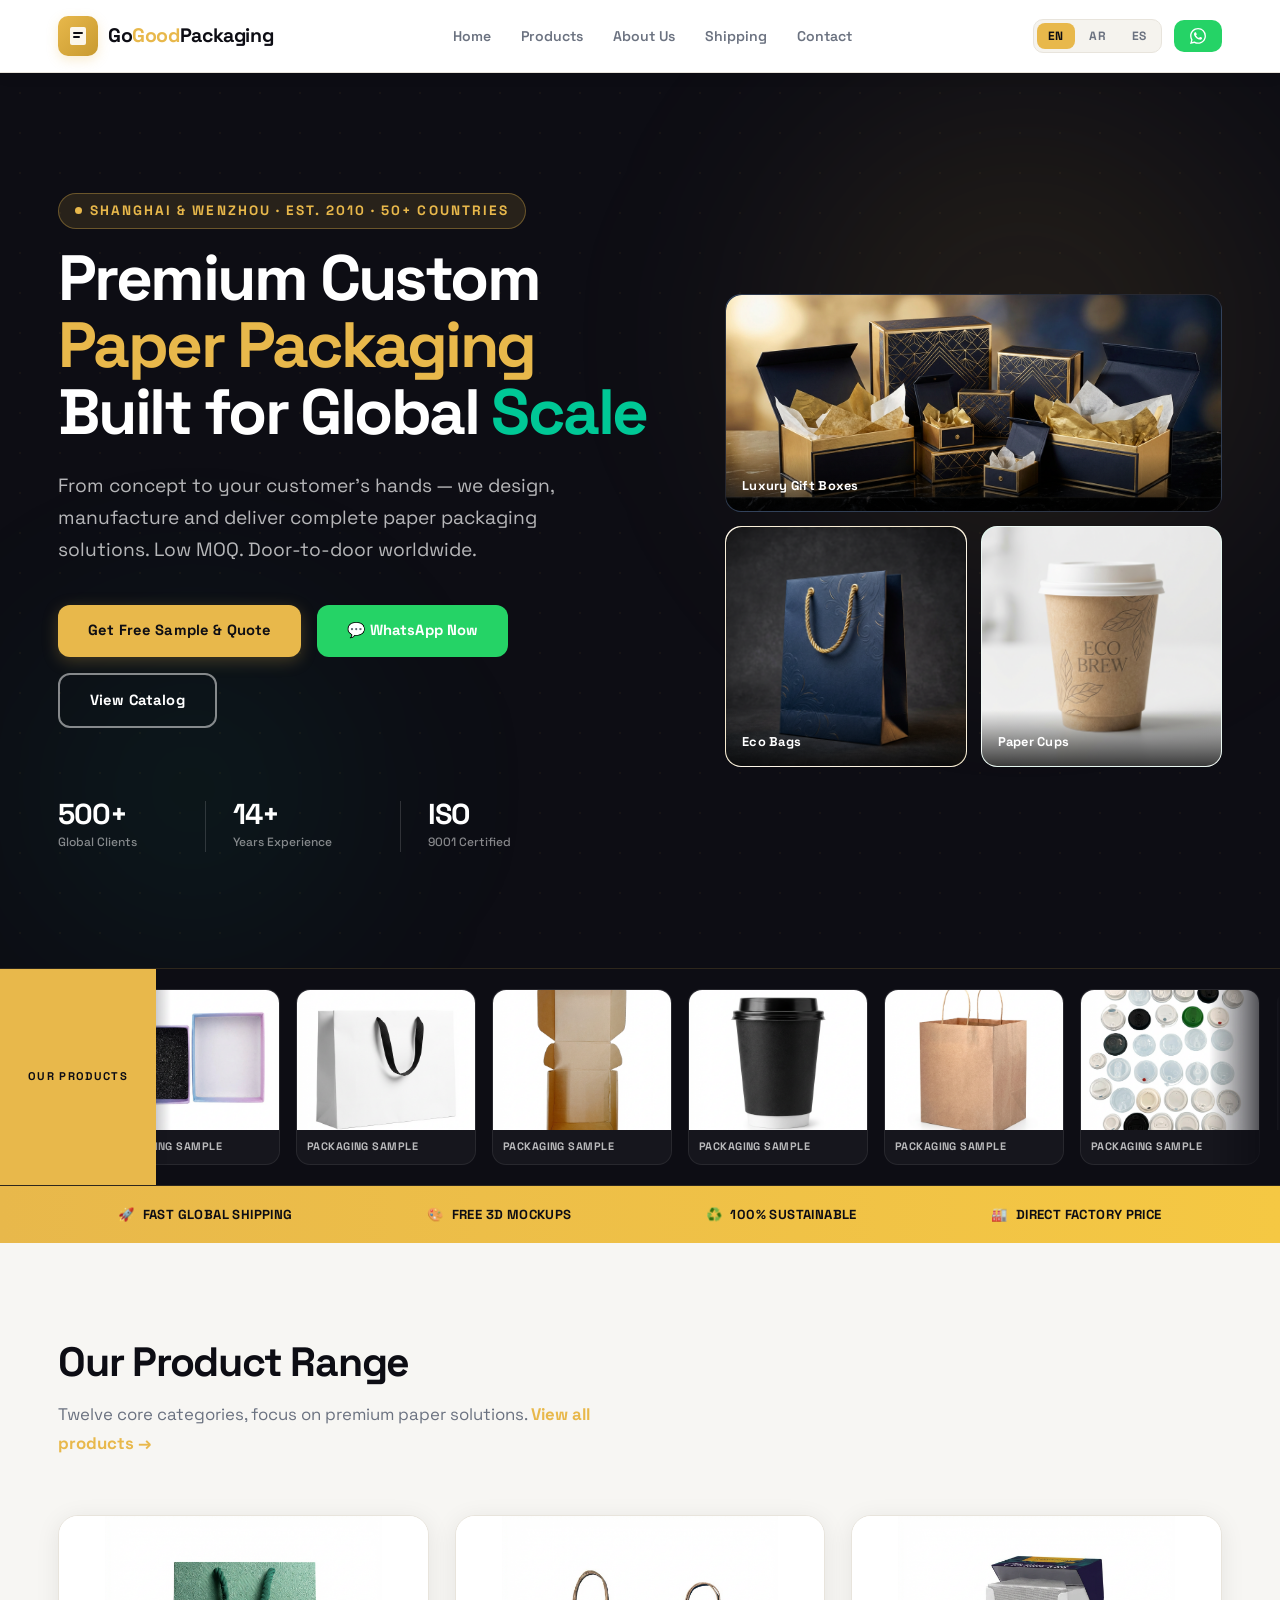
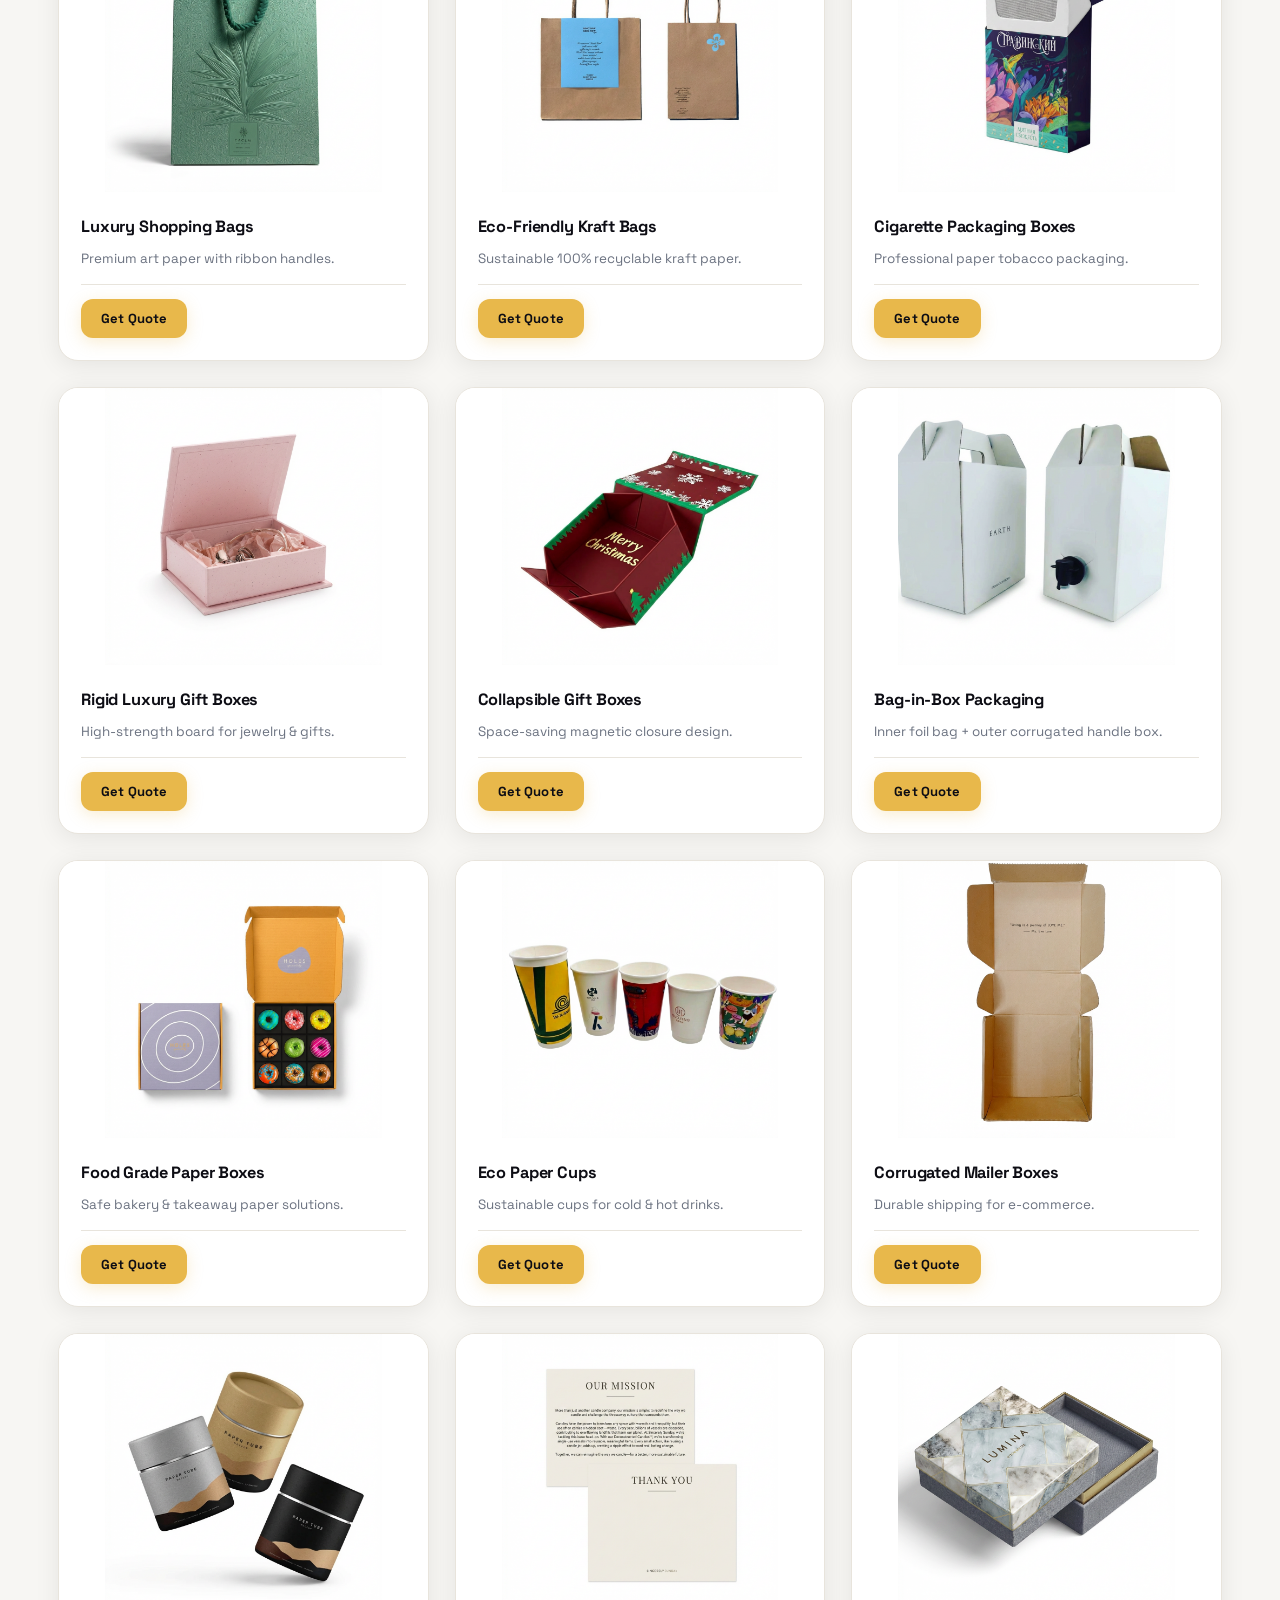
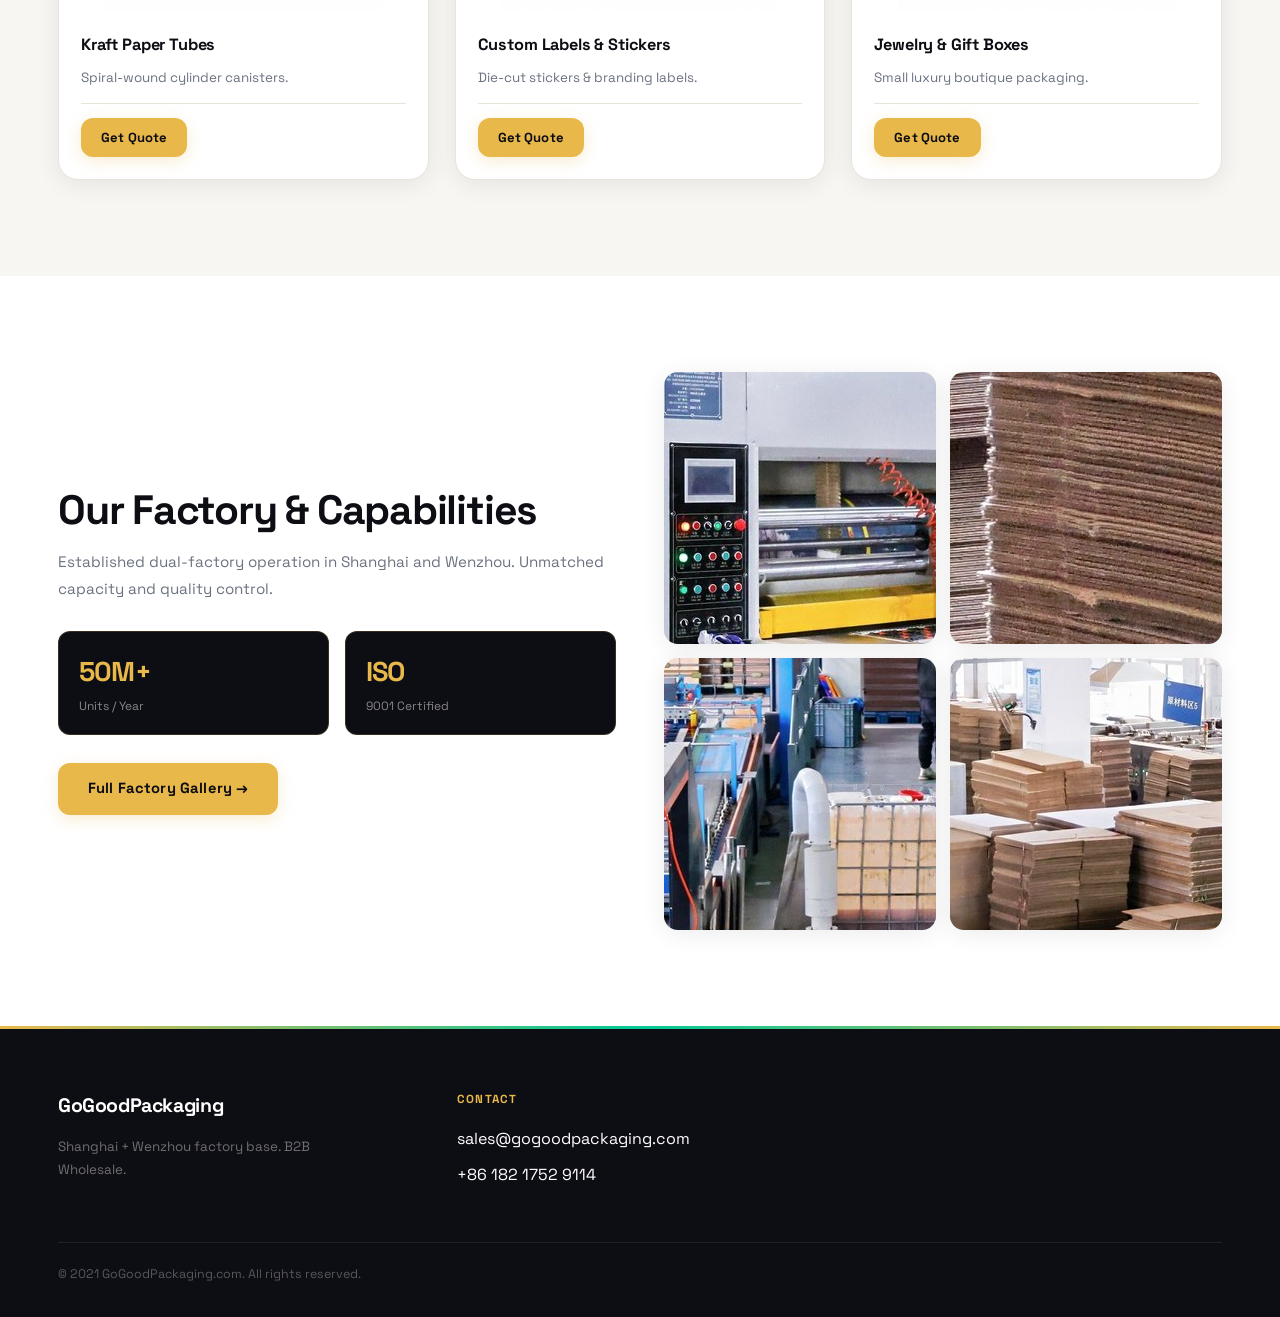
==== commit cf0fc31e: "Fix factory section: use packing-worker.png instead of broken assembly-workers" ====
--- a/index.html
+++ b/index.html
@@ -156,7 +156,7 @@
       </div>
       <div class="factory-img-grid">
         <div class="factory-img"><img src="images/factory/factory-pingan-machine.jpg" alt="Machinery" /></div>
-        <div class="factory-img"><img src="images/factory/factory-assembly-workers.jpg" alt="Assembly" /></div>
+        <div class="factory-img"><img src="images/factory/factory-packing-worker.png" alt="Assembly" /></div>
         <div class="factory-img"><img src="images/factory/factory-production-floor.jpg" alt="Production" /></div>
         <div class="factory-img"><img src="images/factory/factory-stock-inventory.jpg" alt="Warehouse" /></div>
       </div>
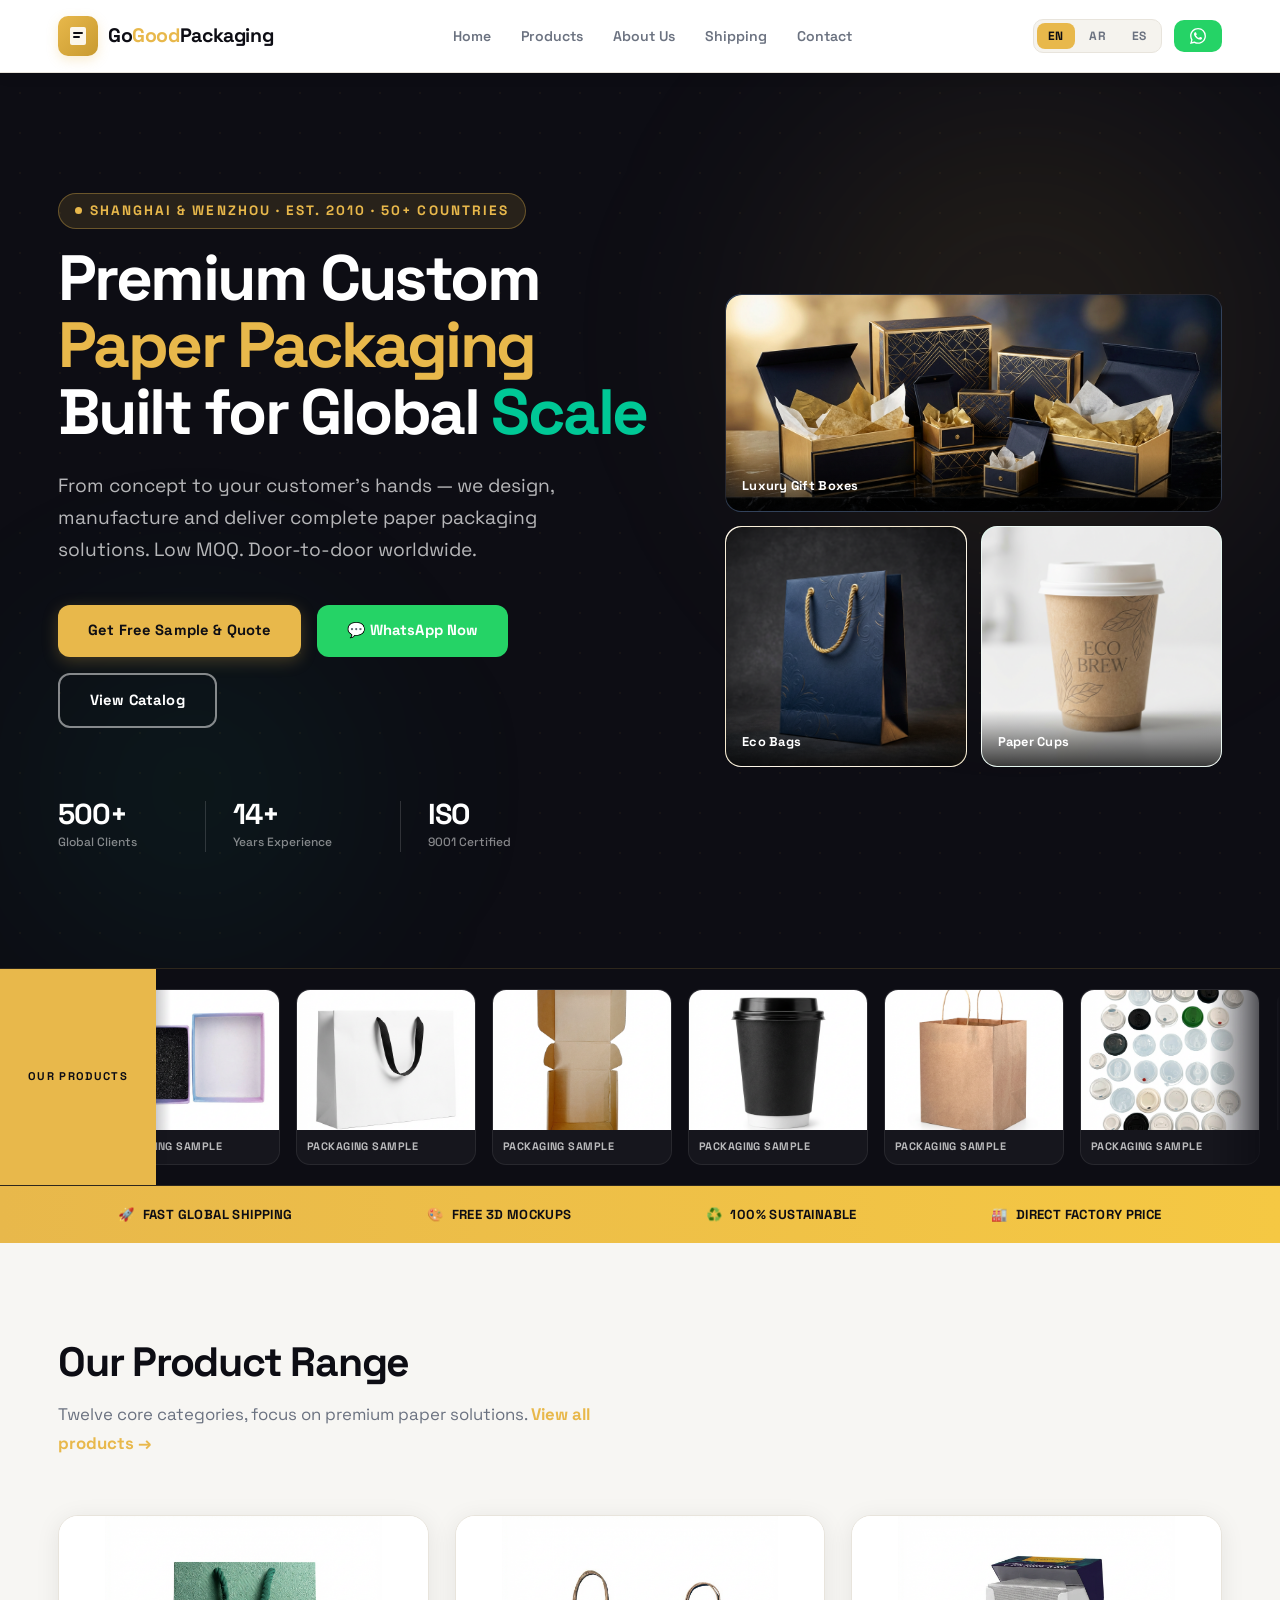
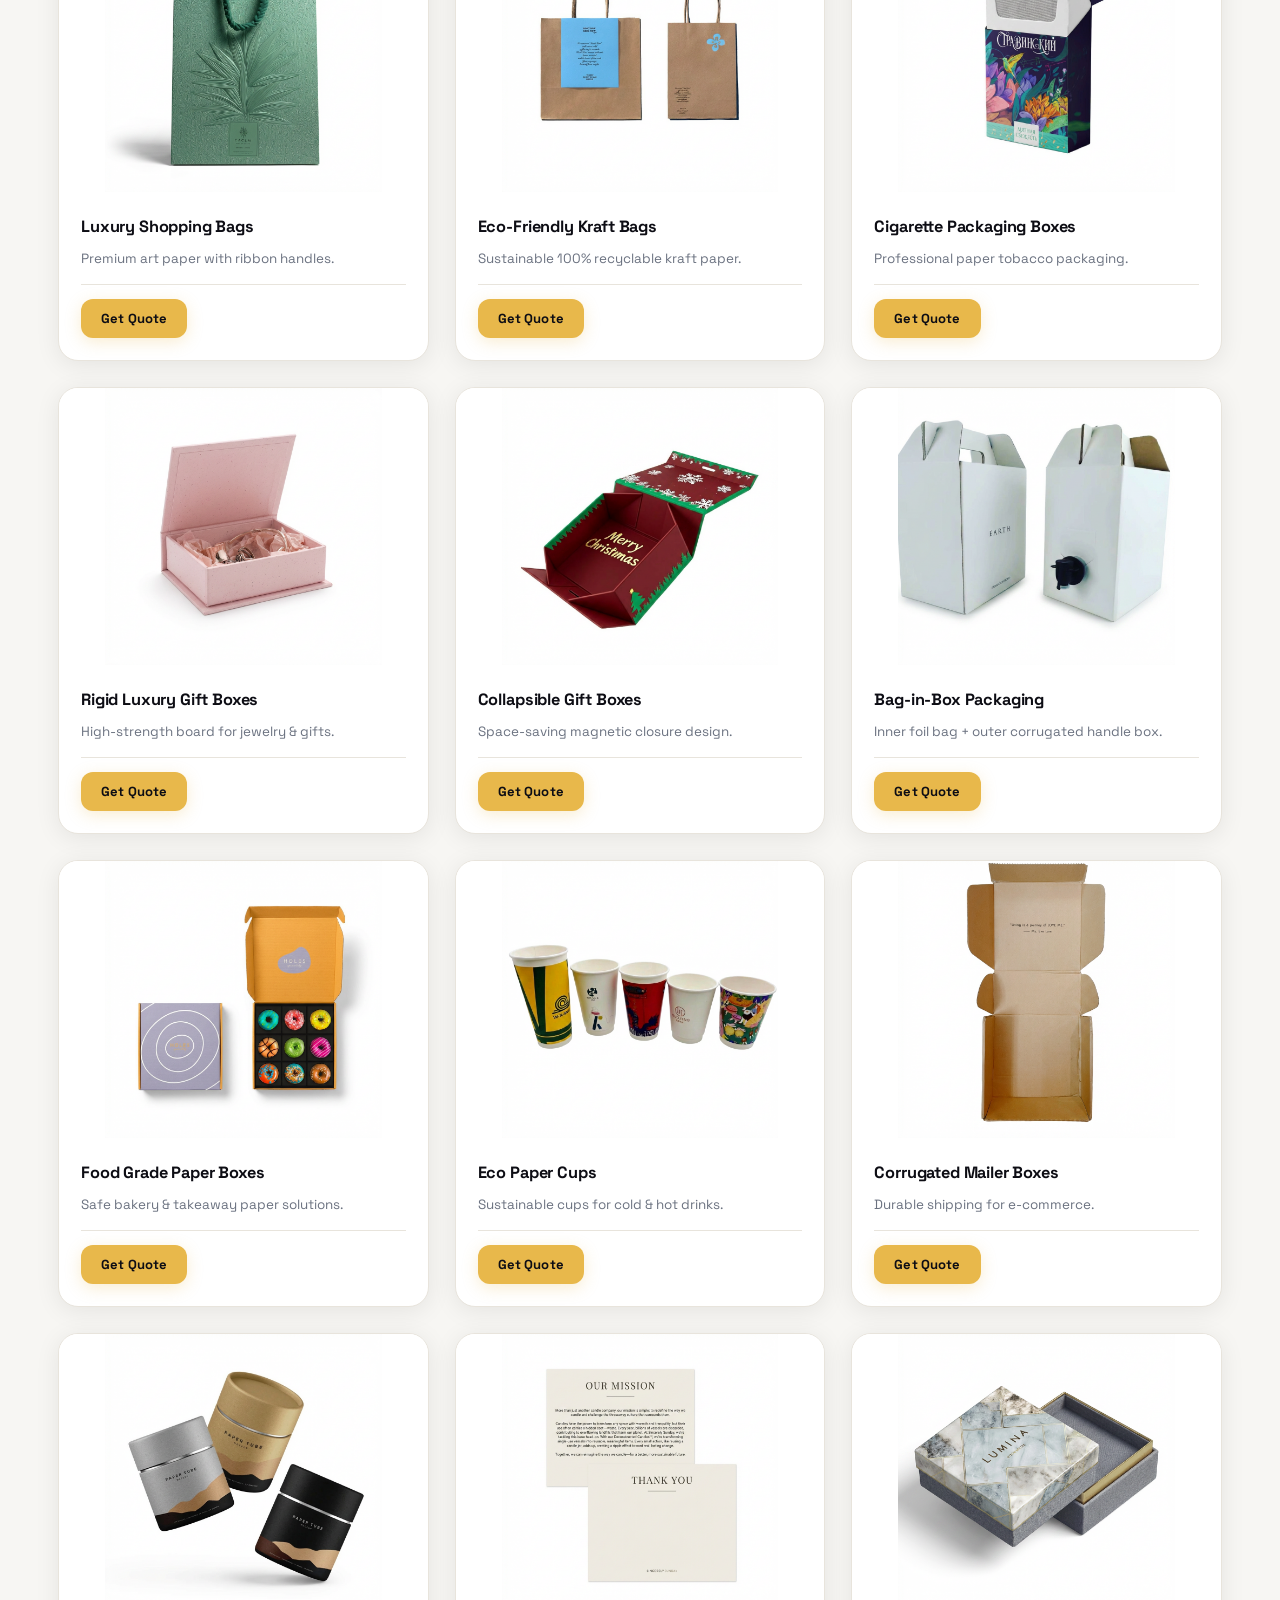
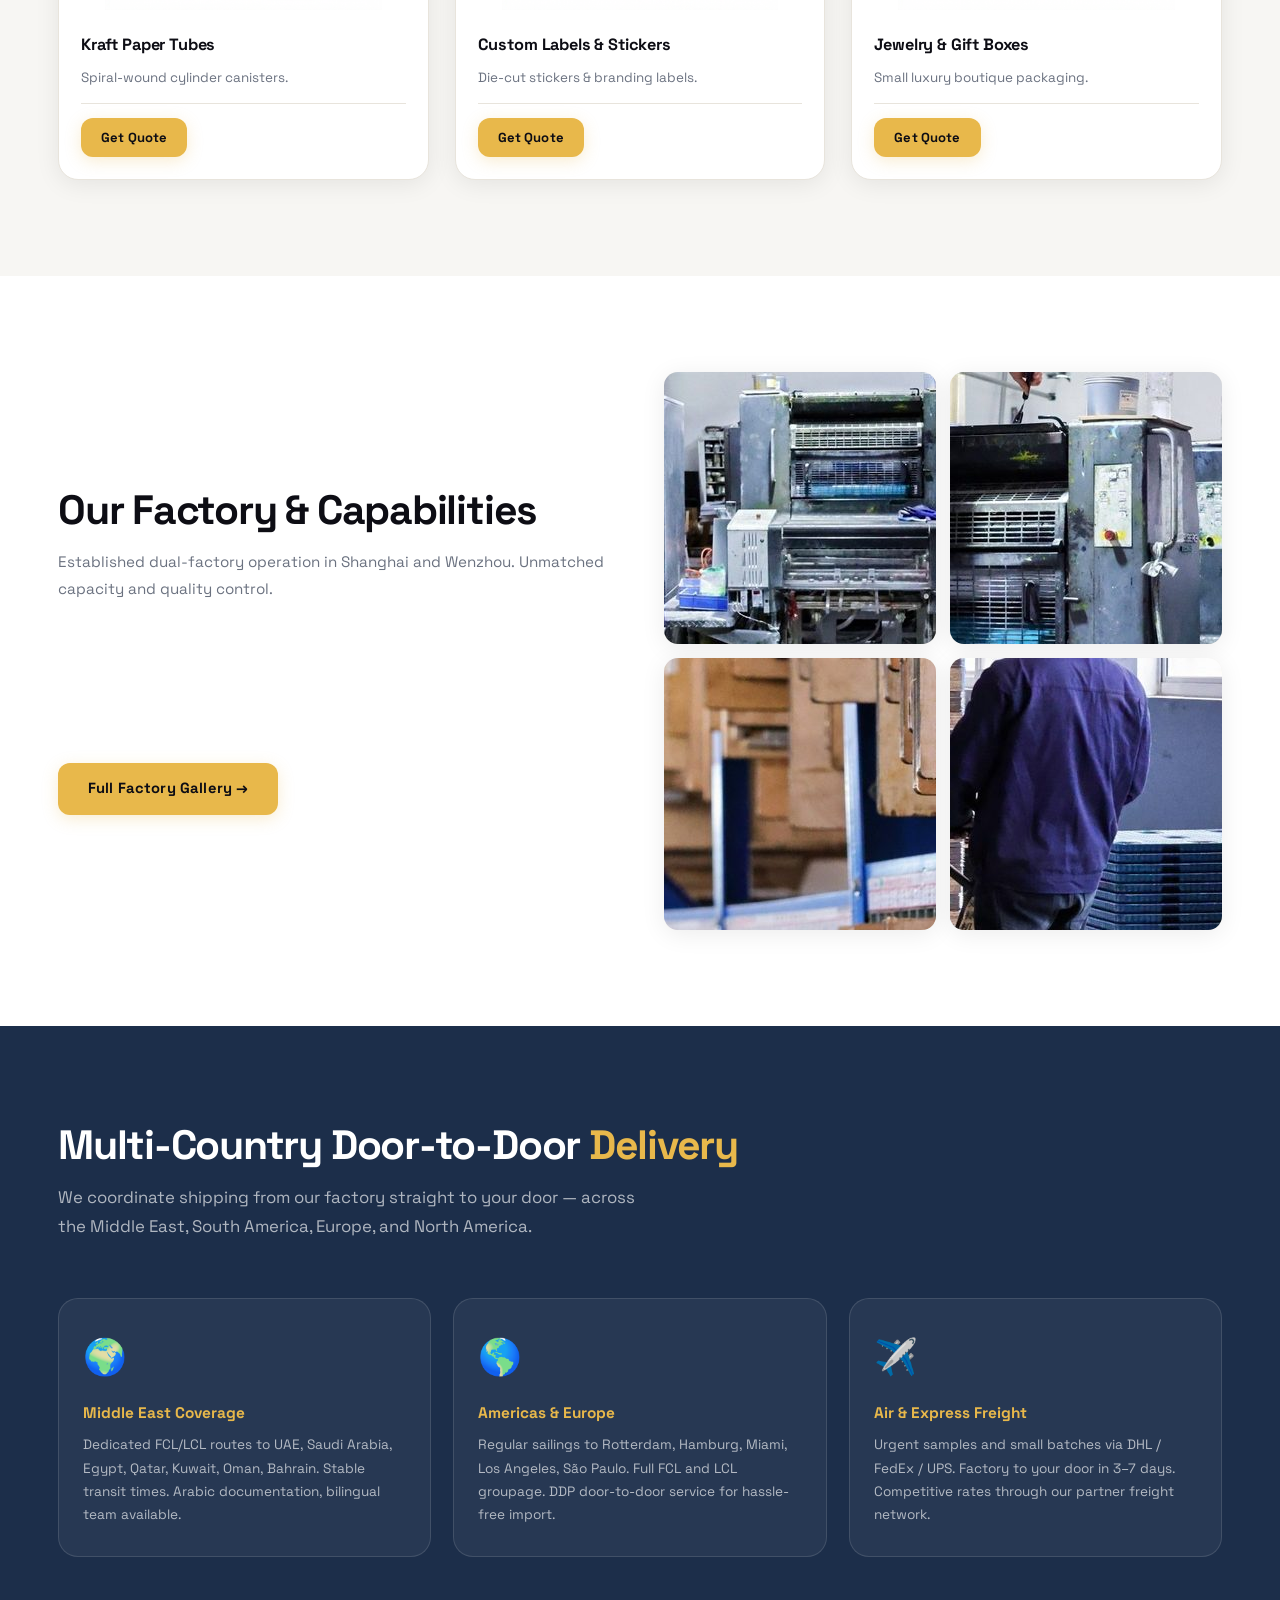
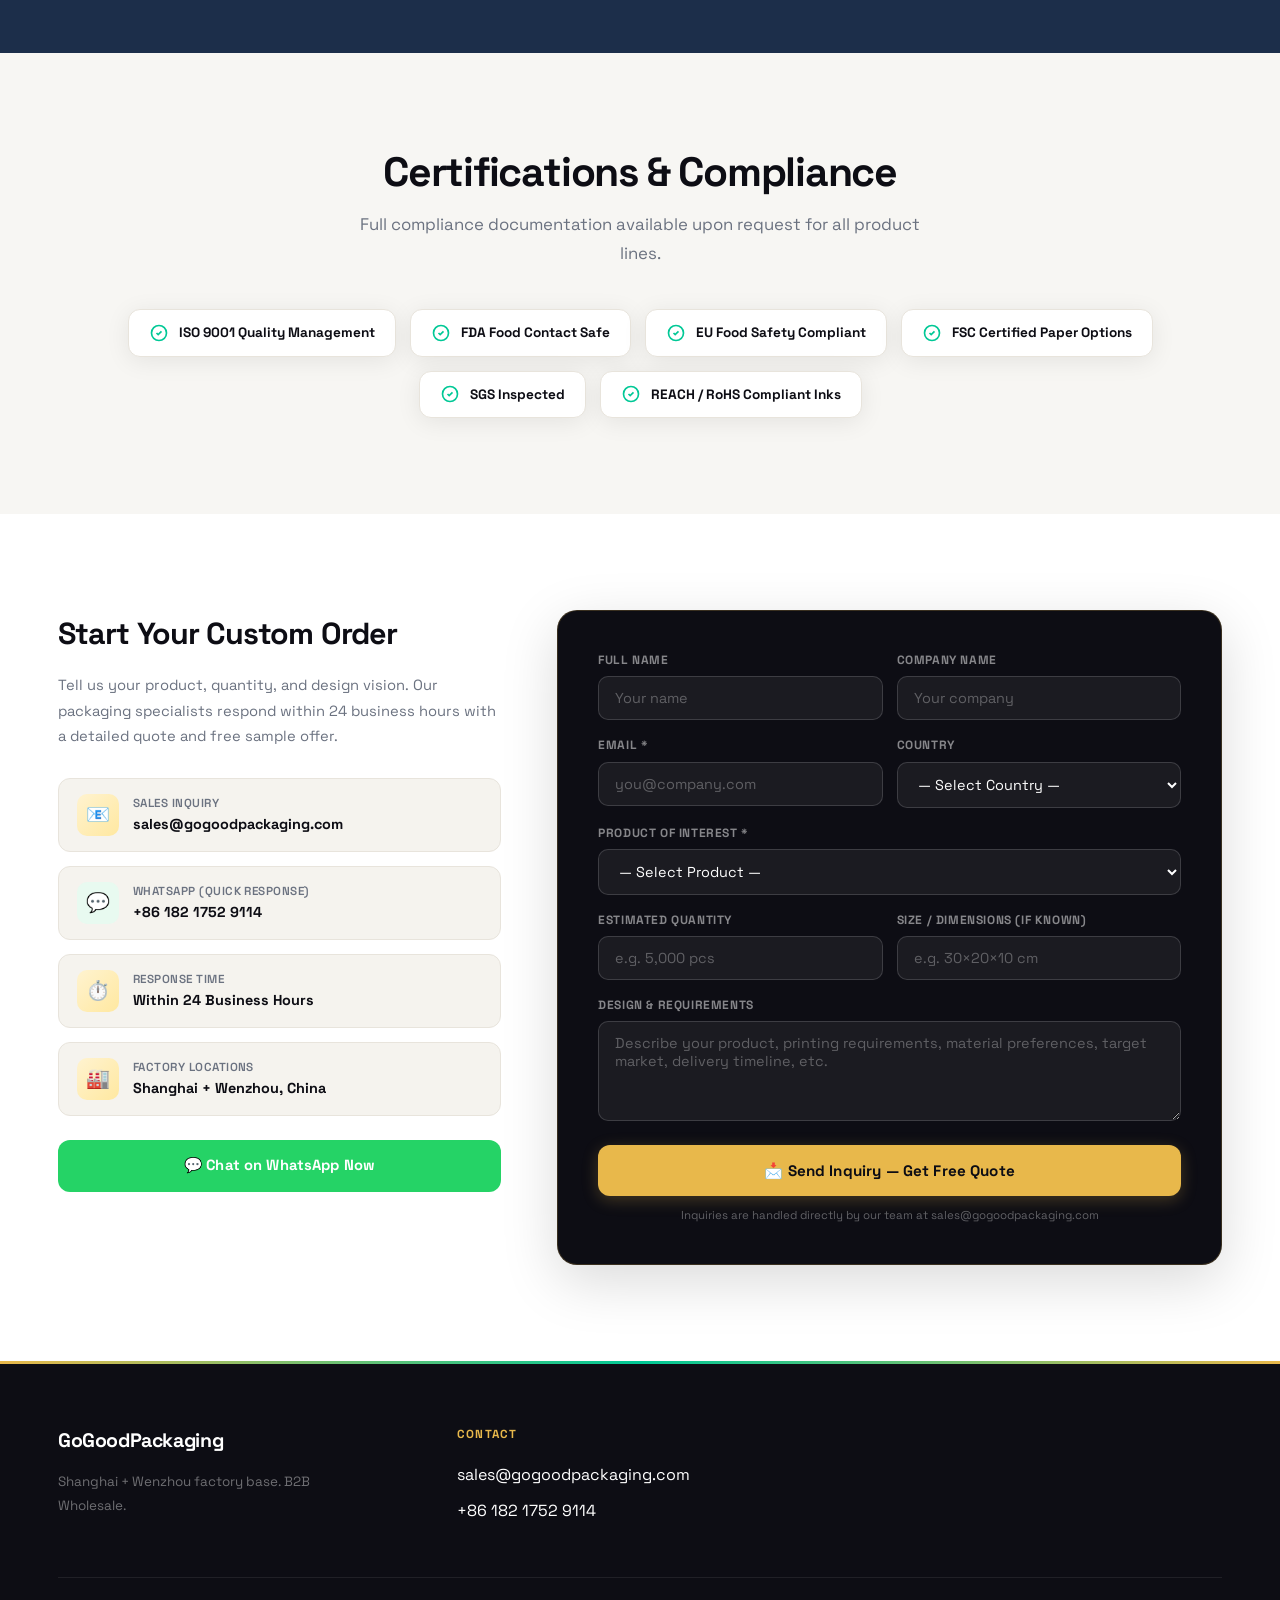
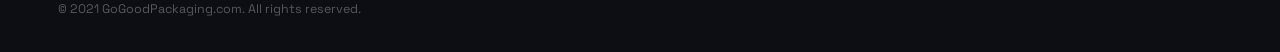
==== commit 284a1777: "Restore Shipping/Contact sections; replace factory grid with 4 new real photos" ====
--- a/index.html
+++ b/index.html
@@ -155,10 +155,204 @@
         <div style="margin-top:28px"><a href="about.html" class="btn btn-primary">Full Factory Gallery →</a></div>
       </div>
       <div class="factory-img-grid">
-        <div class="factory-img"><img src="images/factory/factory-pingan-machine.jpg" alt="Machinery" /></div>
-        <div class="factory-img"><img src="images/factory/factory-packing-worker.png" alt="Assembly" /></div>
-        <div class="factory-img"><img src="images/factory/factory-production-floor.jpg" alt="Production" /></div>
-        <div class="factory-img"><img src="images/factory/factory-stock-inventory.jpg" alt="Warehouse" /></div>
+        <div class="factory-img"><img src="images/factory/factory-printing-room.jpg" alt="Printing Room" /></div>
+        <div class="factory-img"><img src="images/factory/factory-press-maintenance.jpg" alt="Press Maintenance" /></div>
+        <div class="factory-img"><img src="images/factory/factory-dieline-shelf.jpg" alt="Dieline Shelf" /></div>
+        <div class="factory-img"><img src="images/factory/factory-material-transport.jpg" alt="Material Transport" /></div>
+      </div>
+    </div>
+  </div>
+</section>
+
+<!-- LOGISTICS -->
+<section class="section section-navy" id="logistics">
+  <div class="container">
+    <h2 class="section-title light">Multi-Country Door-to-Door <span class="accent">Delivery</span></h2>
+    <p class="section-sub light">We coordinate shipping from our factory straight to your door — across the Middle East, South America, Europe, and North America.</p>
+    <div class="logistics-grid">
+      <div class="logistics-card">
+        <div class="log-icon">🌍</div>
+        <h4>Middle East Coverage</h4>
+        <p>Dedicated FCL/LCL routes to UAE, Saudi Arabia, Egypt, Qatar, Kuwait, Oman, Bahrain. Stable transit times. Arabic documentation, bilingual team available.</p>
+      </div>
+      <div class="logistics-card">
+        <div class="log-icon">🌎</div>
+        <h4>Americas &amp; Europe</h4>
+        <p>Regular sailings to Rotterdam, Hamburg, Miami, Los Angeles, São Paulo. Full FCL and LCL groupage. DDP door-to-door service for hassle-free import.</p>
+      </div>
+      <div class="logistics-card">
+        <div class="log-icon">✈️</div>
+        <h4>Air &amp; Express Freight</h4>
+        <p>Urgent samples and small batches via DHL / FedEx / UPS. Factory to your door in 3–7 days. Competitive rates through our partner freight network.</p>
+      </div>
+    </div>
+  </div>
+</section>
+
+<!-- CERTIFICATIONS -->
+<section class="section section-warm">
+  <div class="container" style="text-align:center">
+    <h2 class="section-title">Certifications &amp; Compliance</h2>
+    <p class="section-sub" style="margin:0 auto 0">Full compliance documentation available upon request for all product lines.</p>
+    <div class="cert-strip">
+      <div class="cert-badge-lg">
+        <svg viewBox="0 0 24 24" fill="none" stroke="currentColor" stroke-width="2"><path d="M9 12l2 2 4-4m6 2a9 9 0 11-18 0 9 9 0 0118 0z"/></svg>
+        ISO 9001 Quality Management
+      </div>
+      <div class="cert-badge-lg">
+        <svg viewBox="0 0 24 24" fill="none" stroke="currentColor" stroke-width="2"><path d="M9 12l2 2 4-4m6 2a9 9 0 11-18 0 9 9 0 0118 0z"/></svg>
+        FDA Food Contact Safe
+      </div>
+      <div class="cert-badge-lg">
+        <svg viewBox="0 0 24 24" fill="none" stroke="currentColor" stroke-width="2"><path d="M9 12l2 2 4-4m6 2a9 9 0 11-18 0 9 9 0 0118 0z"/></svg>
+        EU Food Safety Compliant
+      </div>
+      <div class="cert-badge-lg">
+        <svg viewBox="0 0 24 24" fill="none" stroke="currentColor" stroke-width="2"><path d="M9 12l2 2 4-4m6 2a9 9 0 11-18 0 9 9 0 0118 0z"/></svg>
+        FSC Certified Paper Options
+      </div>
+      <div class="cert-badge-lg">
+        <svg viewBox="0 0 24 24" fill="none" stroke="currentColor" stroke-width="2"><path d="M9 12l2 2 4-4m6 2a9 9 0 11-18 0 9 9 0 0118 0z"/></svg>
+        SGS Inspected
+      </div>
+      <div class="cert-badge-lg">
+        <svg viewBox="0 0 24 24" fill="none" stroke="currentColor" stroke-width="2"><path d="M9 12l2 2 4-4m6 2a9 9 0 11-18 0 9 9 0 0118 0z"/></svg>
+        REACH / RoHS Compliant Inks
+      </div>
+    </div>
+  </div>
+</section>
+
+<!-- CONTACT -->
+<section class="section" id="contact">
+  <div class="container">
+    <div class="contact-grid">
+      <div class="contact-info">
+        <h2>Start Your Custom Order</h2>
+        <p>Tell us your product, quantity, and design vision. Our packaging specialists respond within 24 business hours with a detailed quote and free sample offer.</p>
+        <div class="contact-methods">
+          <div class="contact-method">
+            <div class="cm-icon gold">📧</div>
+            <div>
+              <div class="cm-label">Sales Inquiry</div>
+              <div class="cm-value">sales@gogoodpackaging.com</div>
+            </div>
+          </div>
+          <div class="contact-method">
+            <div class="cm-icon wa">💬</div>
+            <div>
+              <div class="cm-label">WhatsApp (Quick Response)</div>
+              <div class="cm-value">+86 182 1752 9114</div>
+            </div>
+          </div>
+          <div class="contact-method">
+            <div class="cm-icon gold">⏱️</div>
+            <div>
+              <div class="cm-label">Response Time</div>
+              <div class="cm-value">Within 24 Business Hours</div>
+            </div>
+          </div>
+          <div class="contact-method">
+            <div class="cm-icon gold">🏭</div>
+            <div>
+              <div class="cm-label">Factory Locations</div>
+              <div class="cm-value">Shanghai + Wenzhou, China</div>
+            </div>
+          </div>
+        </div>
+        <div style="margin-top:24px">
+          <a href="https://wa.me/8618217529114" target="_blank" class="btn btn-wa" style="width:100%;justify-content:center;display:flex;gap:8px;align-items:center">
+            💬 Chat on WhatsApp Now
+          </a>
+        </div>
+      </div>
+
+      <div class="inquiry-card">
+        <form id="inquiryForm" novalidate>
+          <div class="form-row">
+            <div class="form-group">
+              <label>Full Name</label>
+              <input type="text" name="name" placeholder="Your name" />
+            </div>
+            <div class="form-group">
+              <label>Company Name</label>
+              <input type="text" name="company" placeholder="Your company" />
+            </div>
+          </div>
+          <div class="form-row">
+            <div class="form-group">
+              <label>Email *</label>
+              <input type="email" name="email" placeholder="you@company.com" required />
+            </div>
+            <div class="form-group">
+              <label>Country</label>
+              <select name="country">
+                <option value="">— Select Country —</option>
+                <optgroup label="Middle East">
+                  <option>UAE</option><option>Saudi Arabia</option><option>Egypt</option>
+                  <option>Qatar</option><option>Kuwait</option><option>Oman</option><option>Bahrain</option>
+                </optgroup>
+                <optgroup label="Europe / USA">
+                  <option>United States</option><option>Germany</option><option>France</option>
+                  <option>United Kingdom</option><option>Spain</option><option>Italy</option><option>Netherlands</option>
+                </optgroup>
+                <optgroup label="South America">
+                  <option>Brazil</option><option>Argentina</option><option>Chile</option>
+                  <option>Colombia</option><option>Mexico</option><option>Peru</option>
+                </optgroup>
+                <option>Other</option>
+              </select>
+            </div>
+          </div>
+          <div class="form-group">
+            <label>Product of Interest *</label>
+            <select name="product" required>
+              <option value="">— Select Product —</option>
+              <option>Food-Grade Paper Bags</option>
+              <option>Collapsible Gift Boxes</option>
+              <option>Rigid Luxury Gift Boxes</option>
+              <option>Eco Paper Cups</option>
+              <option>Cigarette &amp; Tobacco Gift Boxes</option>
+              <option>Magnetic Closure Boxes</option>
+              <option>Luxury Shopping Bags</option>
+              <option>Drawer Slide Boxes</option>
+              <option>Coffee Packaging Series</option>
+              <option>Kraft Paper Tubes &amp; Canisters</option>
+              <option>Custom Labels &amp; Stickers</option>
+              <option>Tissue &amp; Wrapping Paper</option>
+              <option>Paper Wine Bags</option>
+              <option>Multiple Products</option>
+              <option>Other / Custom Request</option>
+            </select>
+          </div>
+          <div class="form-row">
+            <div class="form-group">
+              <label>Estimated Quantity</label>
+              <input type="text" name="quantity" placeholder="e.g. 5,000 pcs" />
+            </div>
+            <div class="form-group">
+              <label>Size / Dimensions (if known)</label>
+              <input type="text" name="size" placeholder="e.g. 30×20×10 cm" />
+            </div>
+          </div>
+          <div class="form-group">
+            <label>Design &amp; Requirements</label>
+            <textarea name="message" placeholder="Describe your product, printing requirements, material preferences, target market, delivery timeline, etc."></textarea>
+          </div>
+          <div class="form-submit">
+            <button type="submit" class="btn btn-primary">
+              📩 Send Inquiry — Get Free Quote
+            </button>
+          </div>
+          <p style="font-size:0.72rem;color:rgba(255,255,255,0.35);margin-top:10px;text-align:center">
+            Inquiries are handled directly by our team at sales@gogoodpackaging.com
+          </p>
+        </form>
+        <div class="form-success" id="formSuccess">
+          <div class="fs-icon">✅</div>
+          <h4>Inquiry Sent!</h4>
+          <p>Thank you. Our packaging specialists will respond within 24 business hours with a detailed quote and free sample offer.</p>
+        </div>
       </div>
     </div>
   </div>
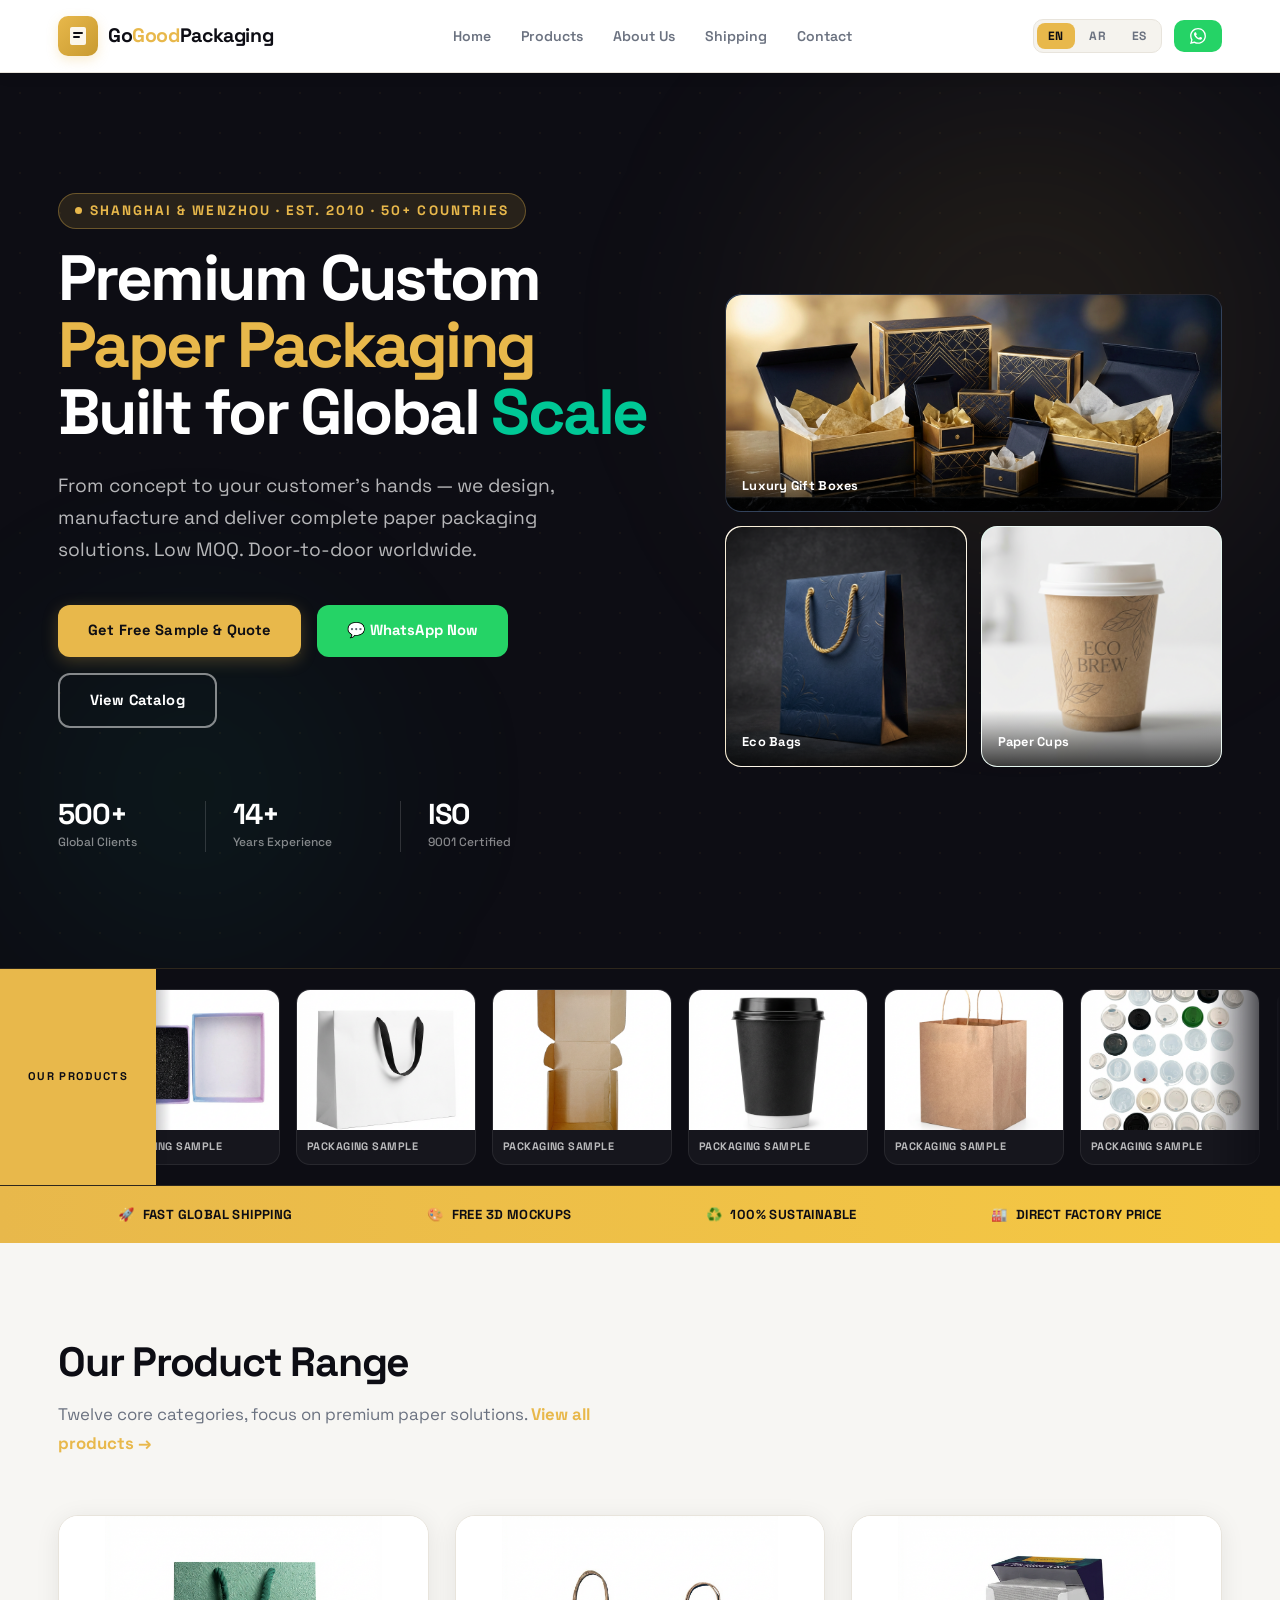
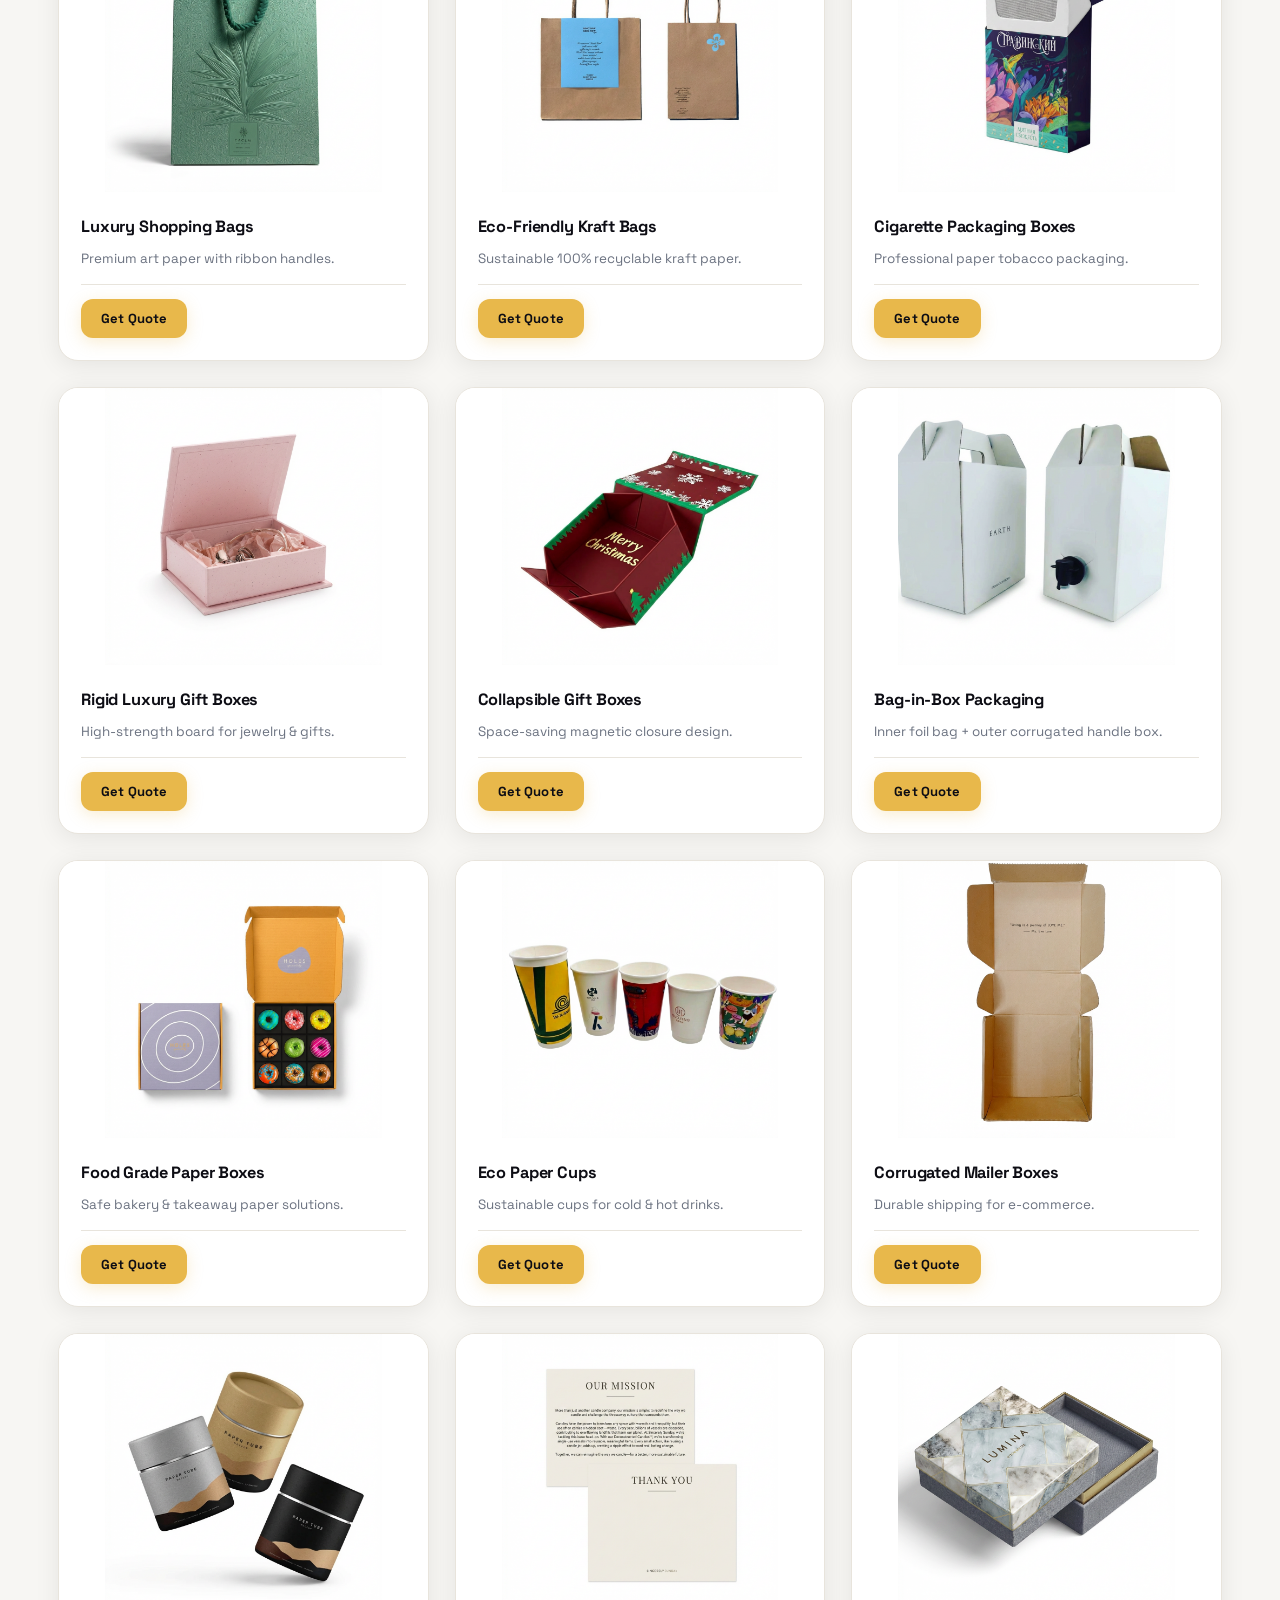
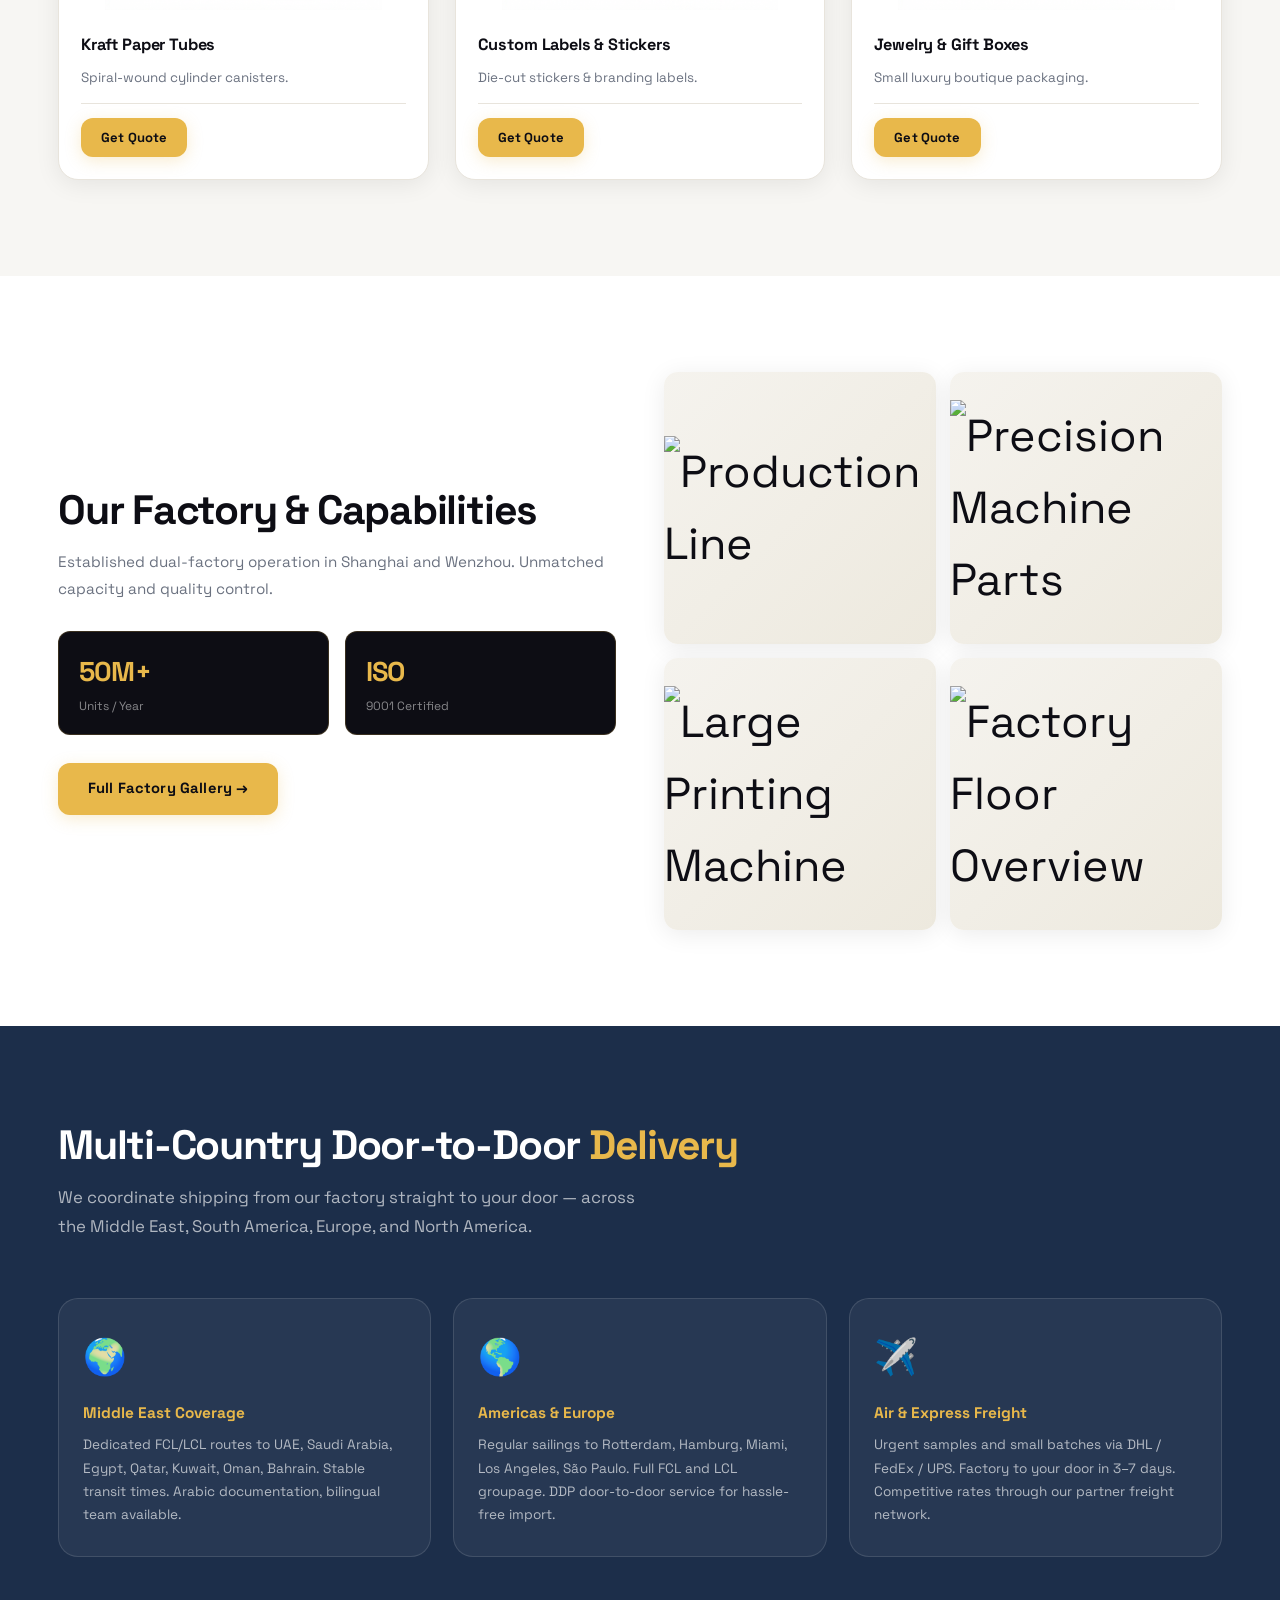
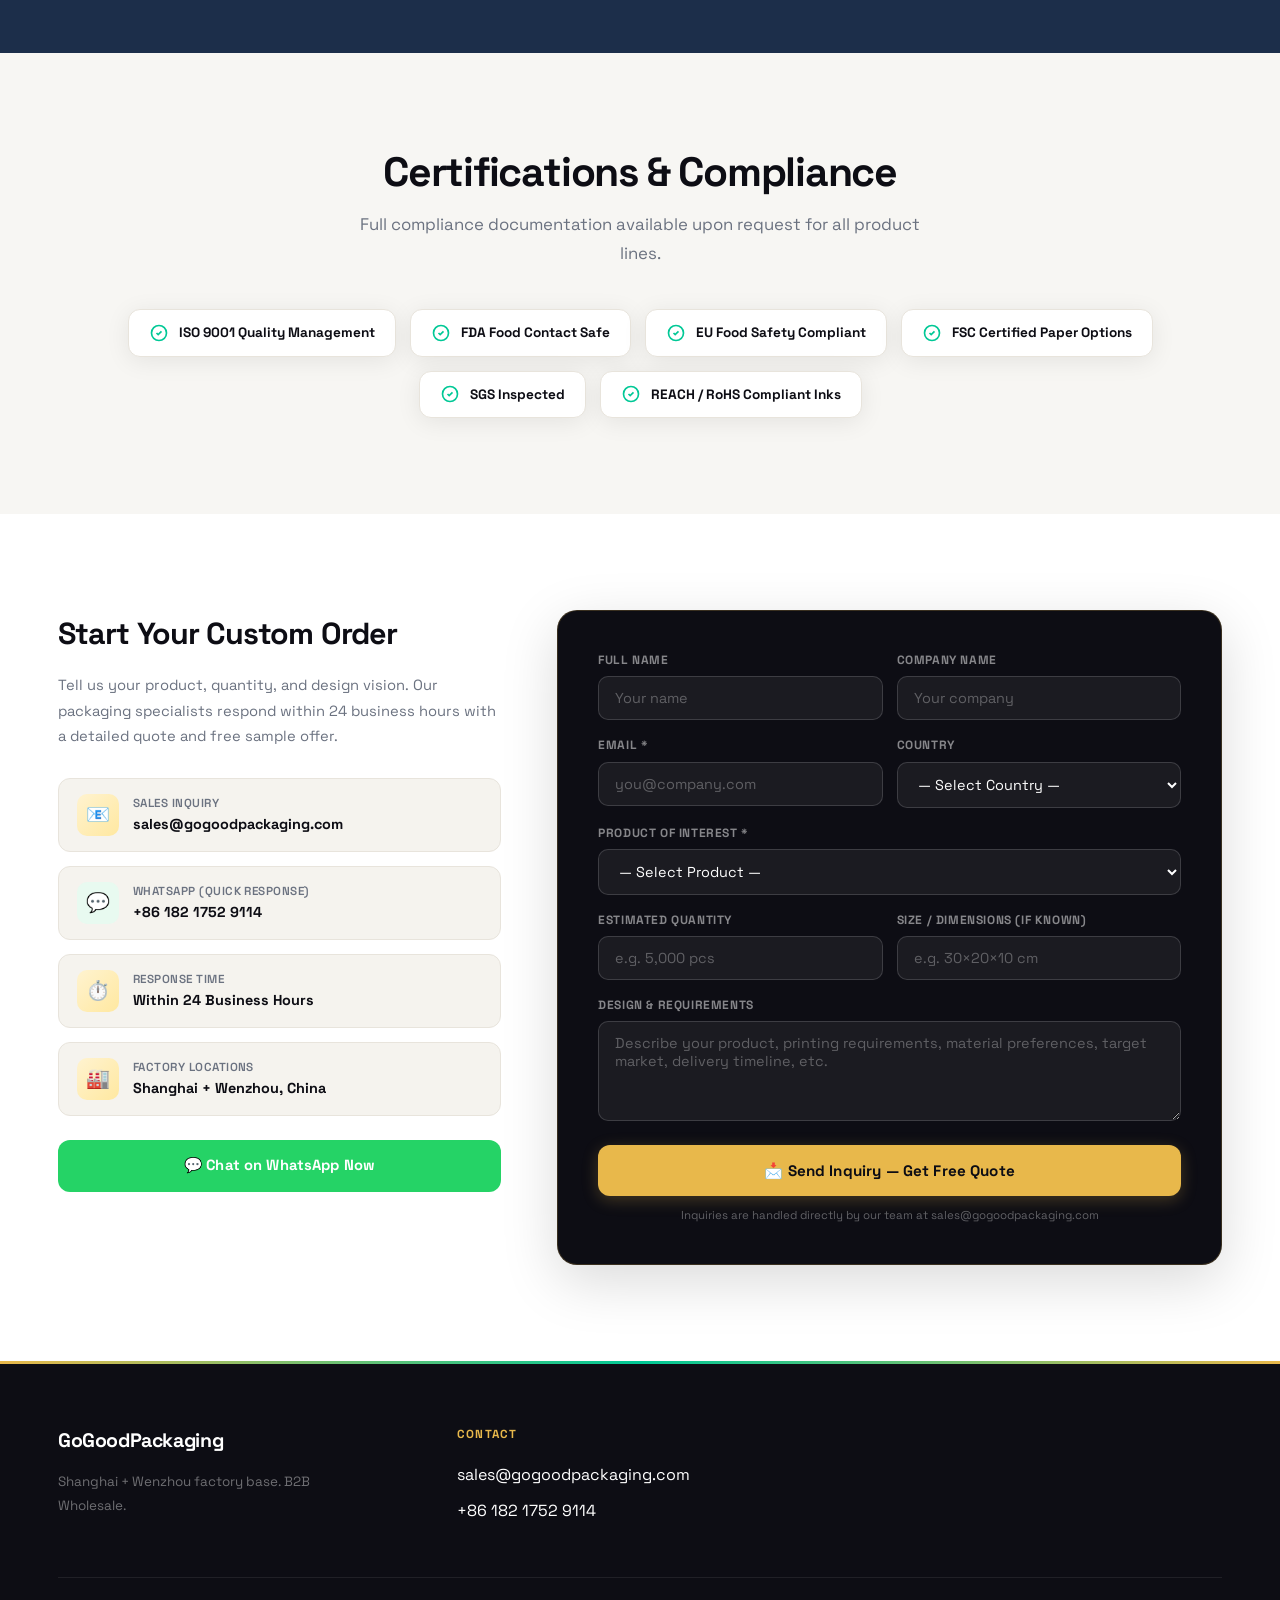
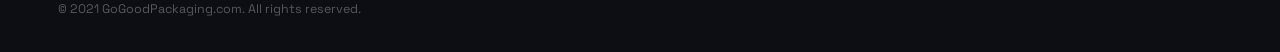
==== commit cedbab7e: "Use 4 user-provided factory photos via CDN URL for homepage factory grid" ====
--- a/index.html
+++ b/index.html
@@ -155,10 +155,10 @@
         <div style="margin-top:28px"><a href="about.html" class="btn btn-primary">Full Factory Gallery →</a></div>
       </div>
       <div class="factory-img-grid">
-        <div class="factory-img"><img src="images/factory/factory-printing-room.jpg" alt="Printing Room" /></div>
-        <div class="factory-img"><img src="images/factory/factory-press-maintenance.jpg" alt="Press Maintenance" /></div>
-        <div class="factory-img"><img src="images/factory/factory-dieline-shelf.jpg" alt="Dieline Shelf" /></div>
-        <div class="factory-img"><img src="images/factory/factory-material-transport.jpg" alt="Material Transport" /></div>
+        <div class="factory-img"><img src="https://sc01.alicdn.com/kf/S0a111c569d78431dad3839d3955a39489.png" alt="Production Line" /></div>
+        <div class="factory-img"><img src="https://sc01.alicdn.com/kf/S410845e29c4f4c42b7e79fcf91408c5bM.png" alt="Precision Machine Parts" /></div>
+        <div class="factory-img"><img src="https://sc01.alicdn.com/kf/S8d0466b3a4b64c3ebd5f95bde6b17869d.png" alt="Large Printing Machine" /></div>
+        <div class="factory-img"><img src="https://sc01.alicdn.com/kf/S1758f1dbfb37401595b16403ccf8ca09A.png" alt="Factory Floor Overview" /></div>
       </div>
     </div>
   </div>
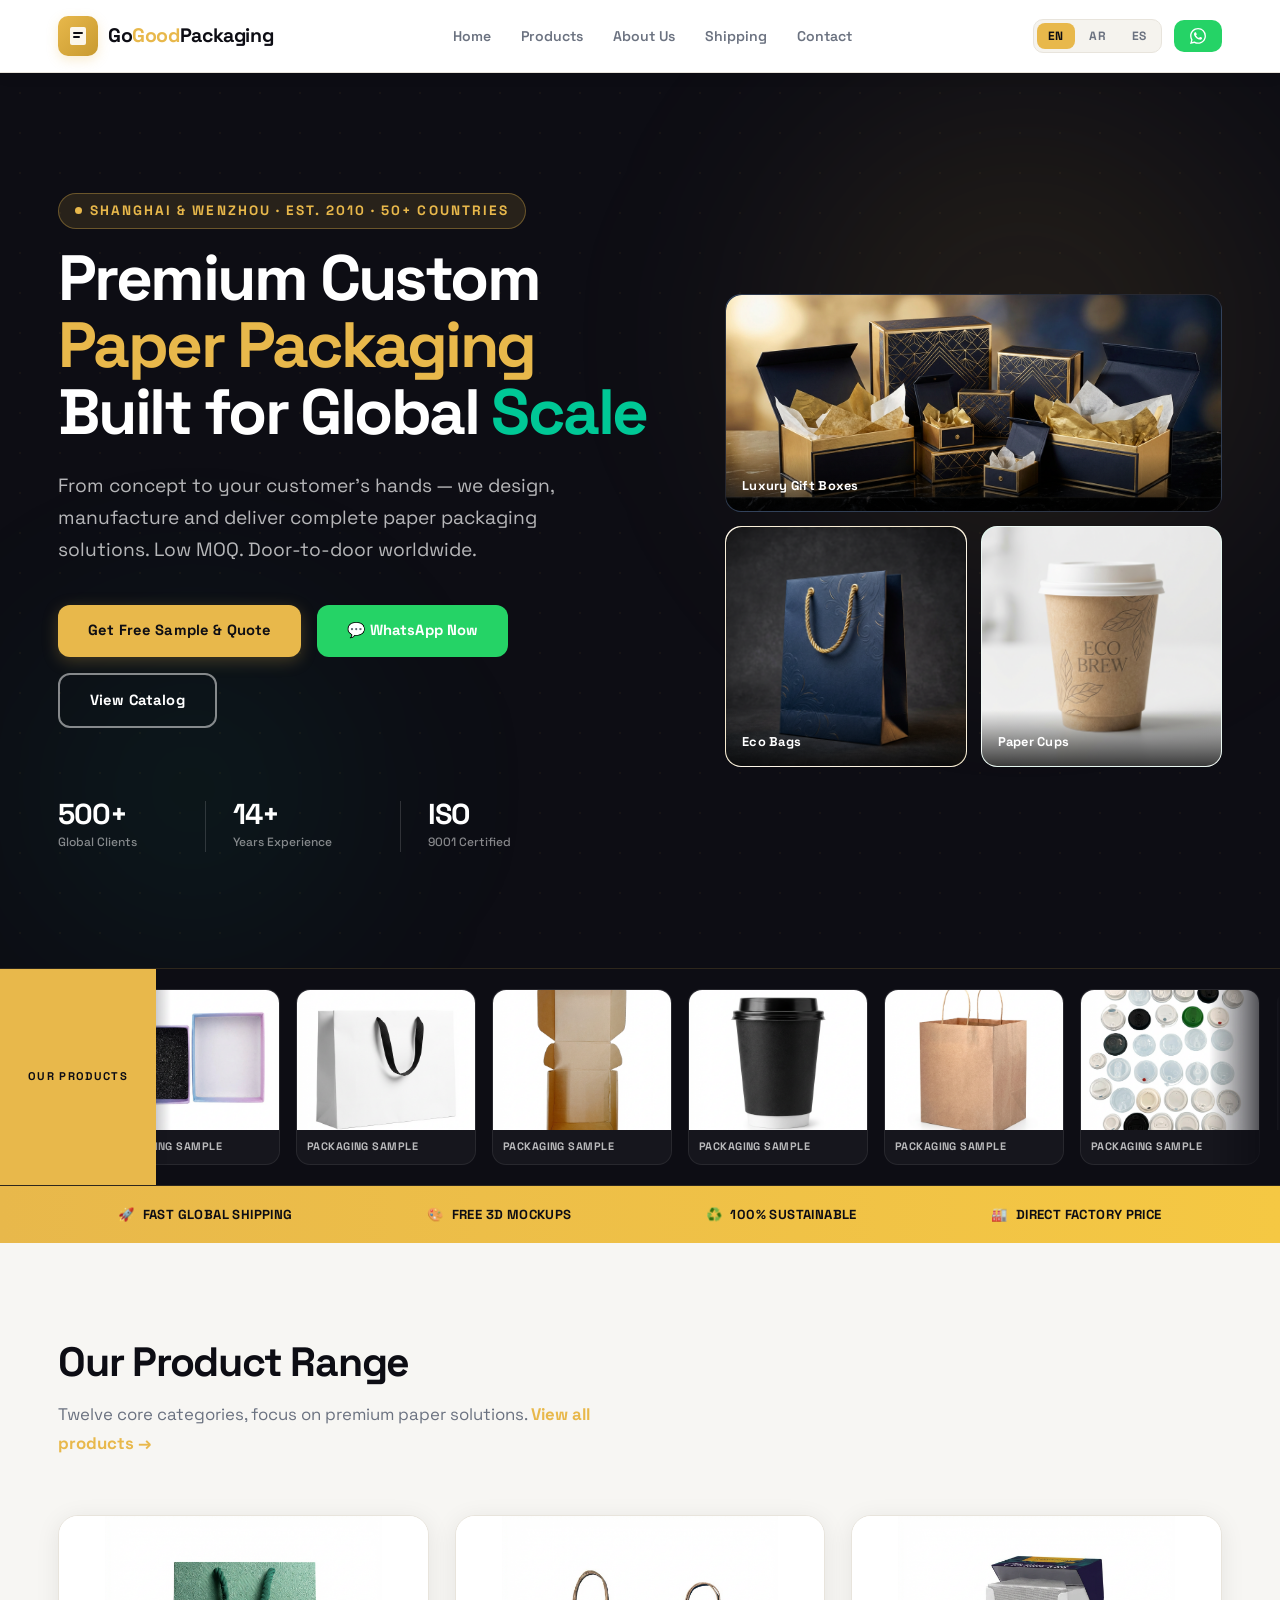
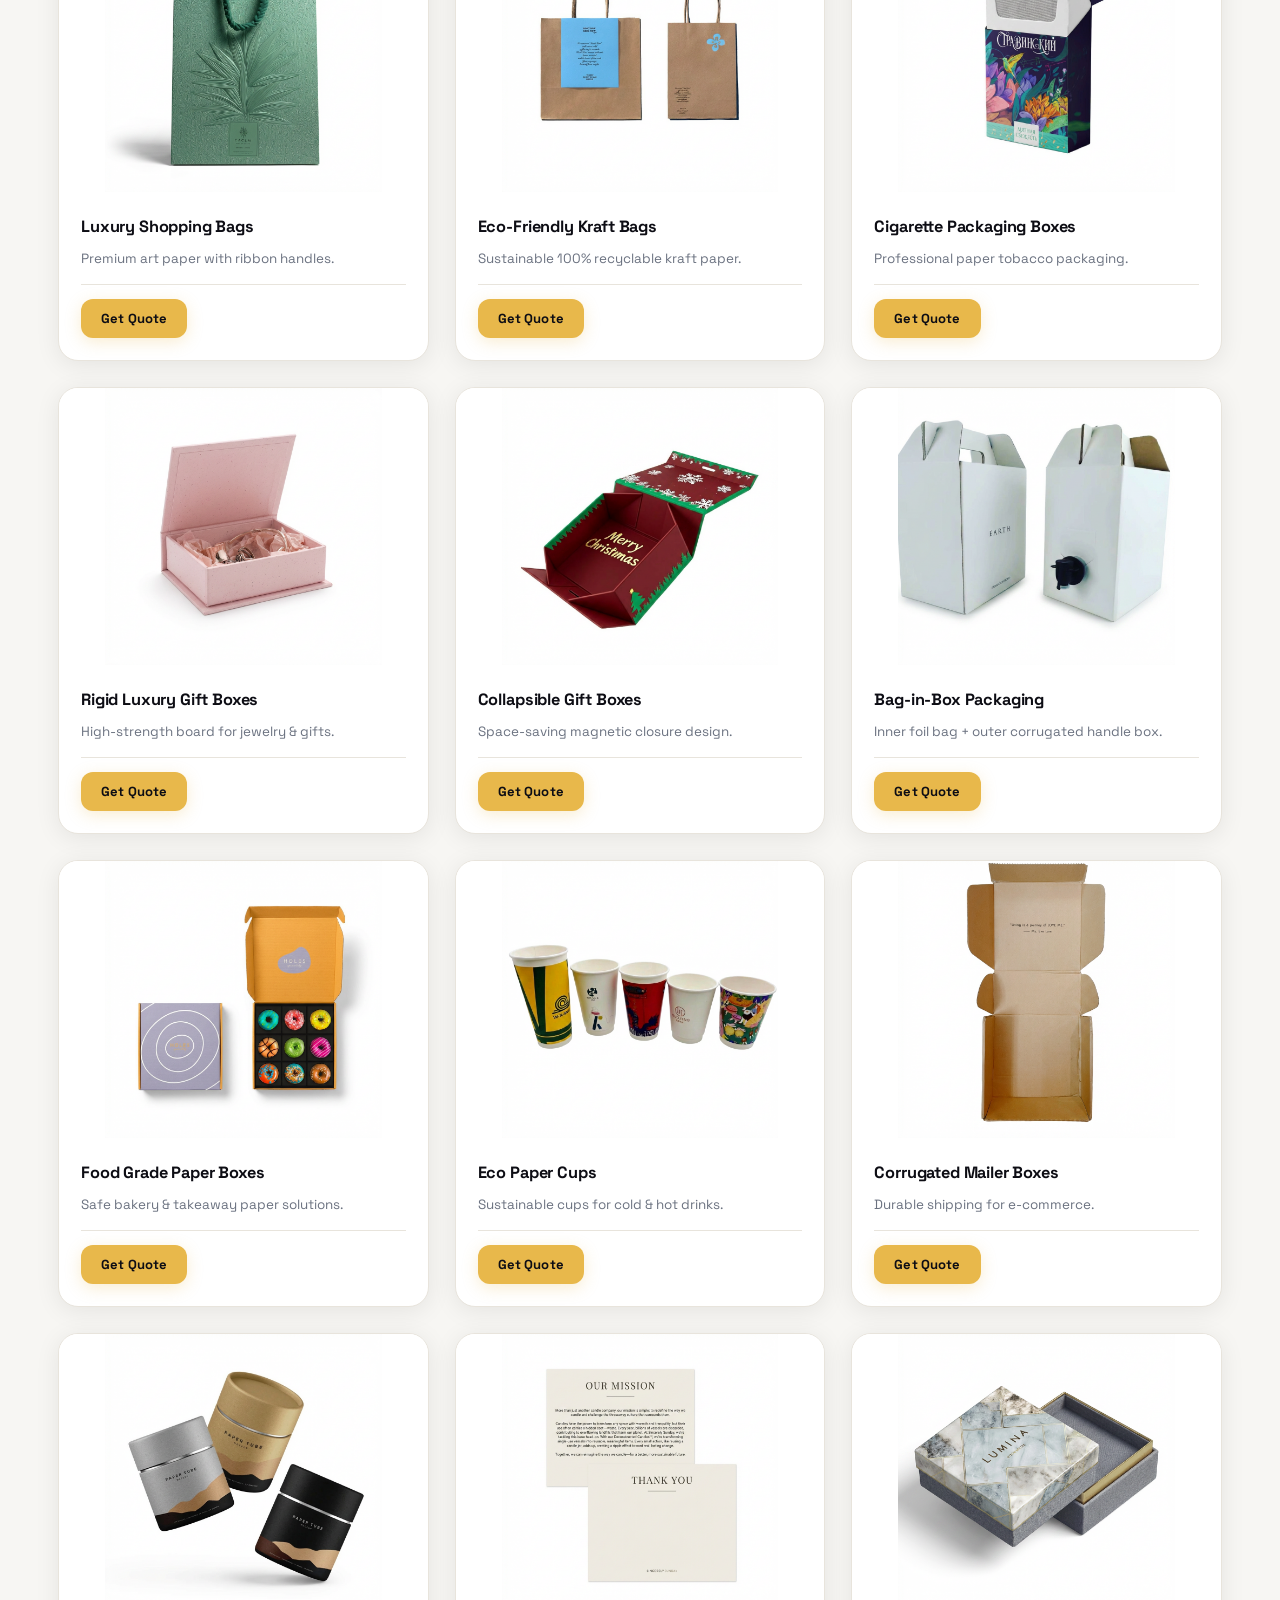
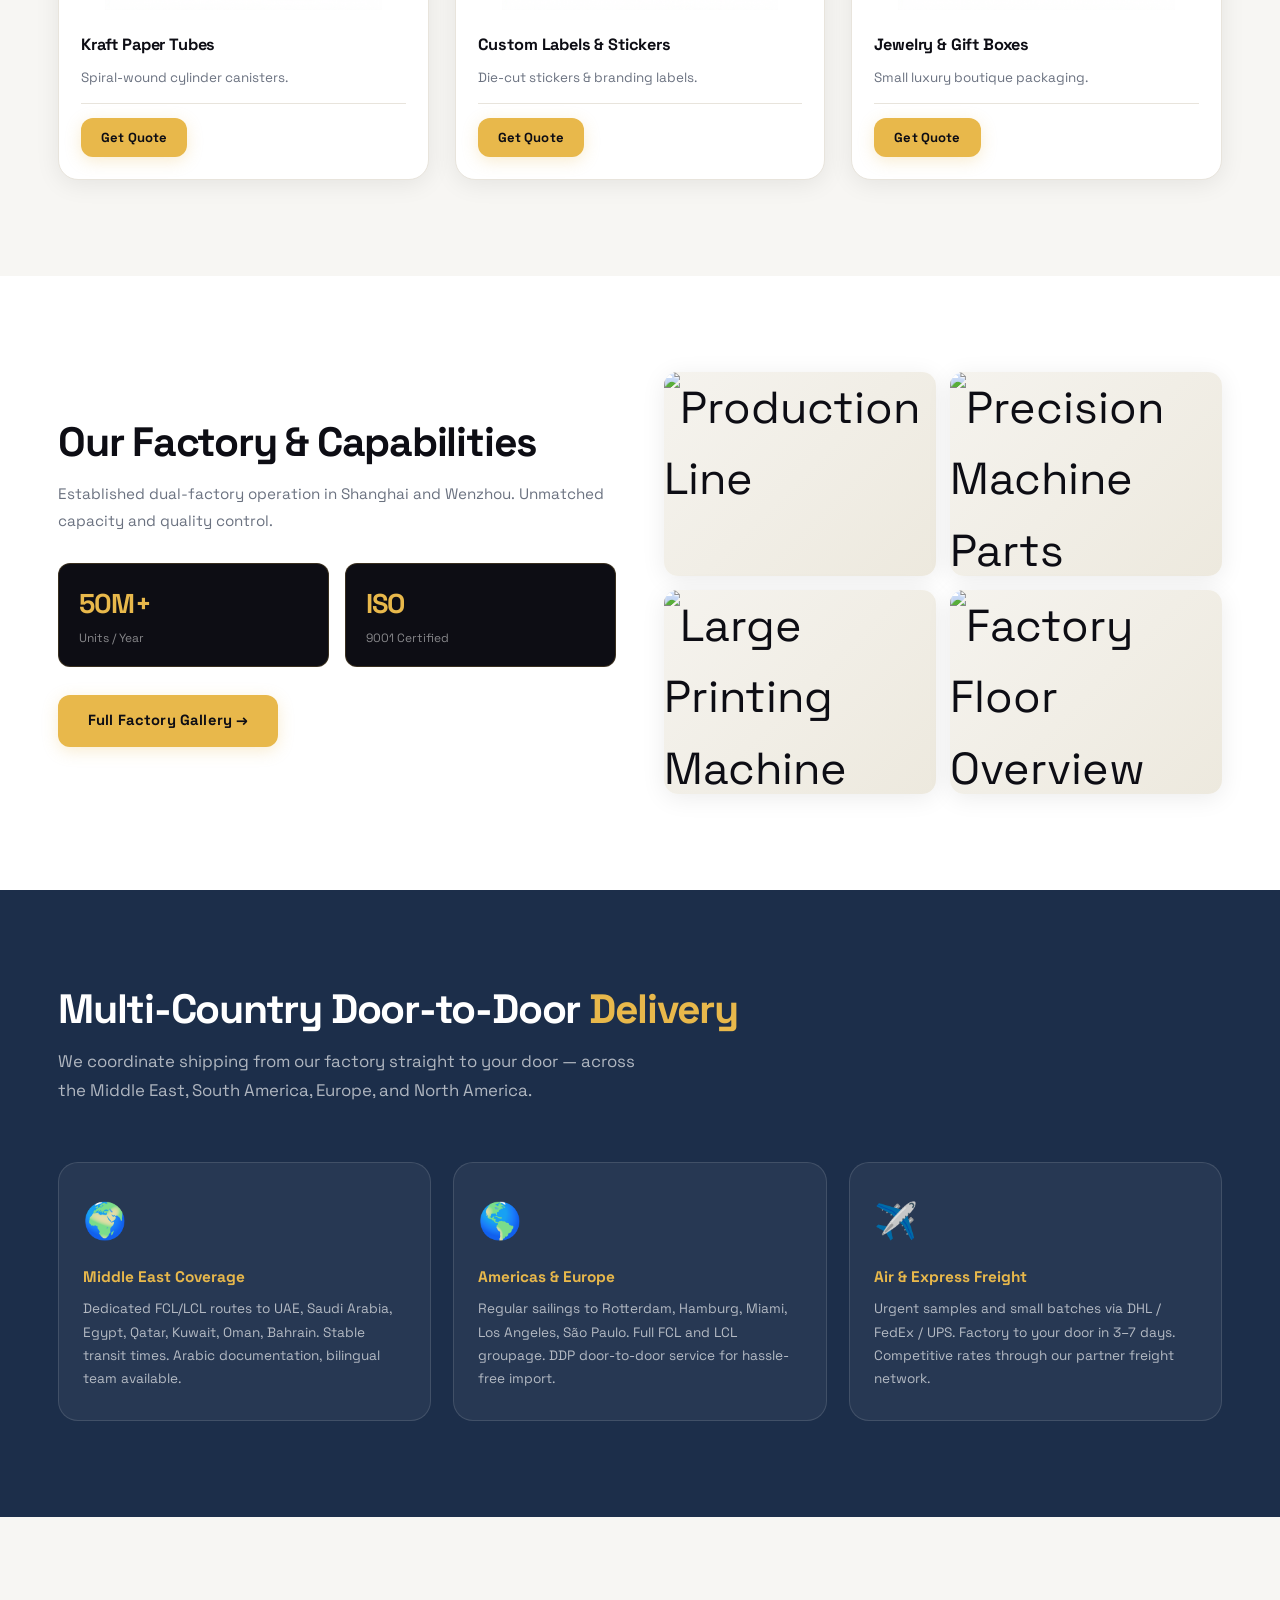
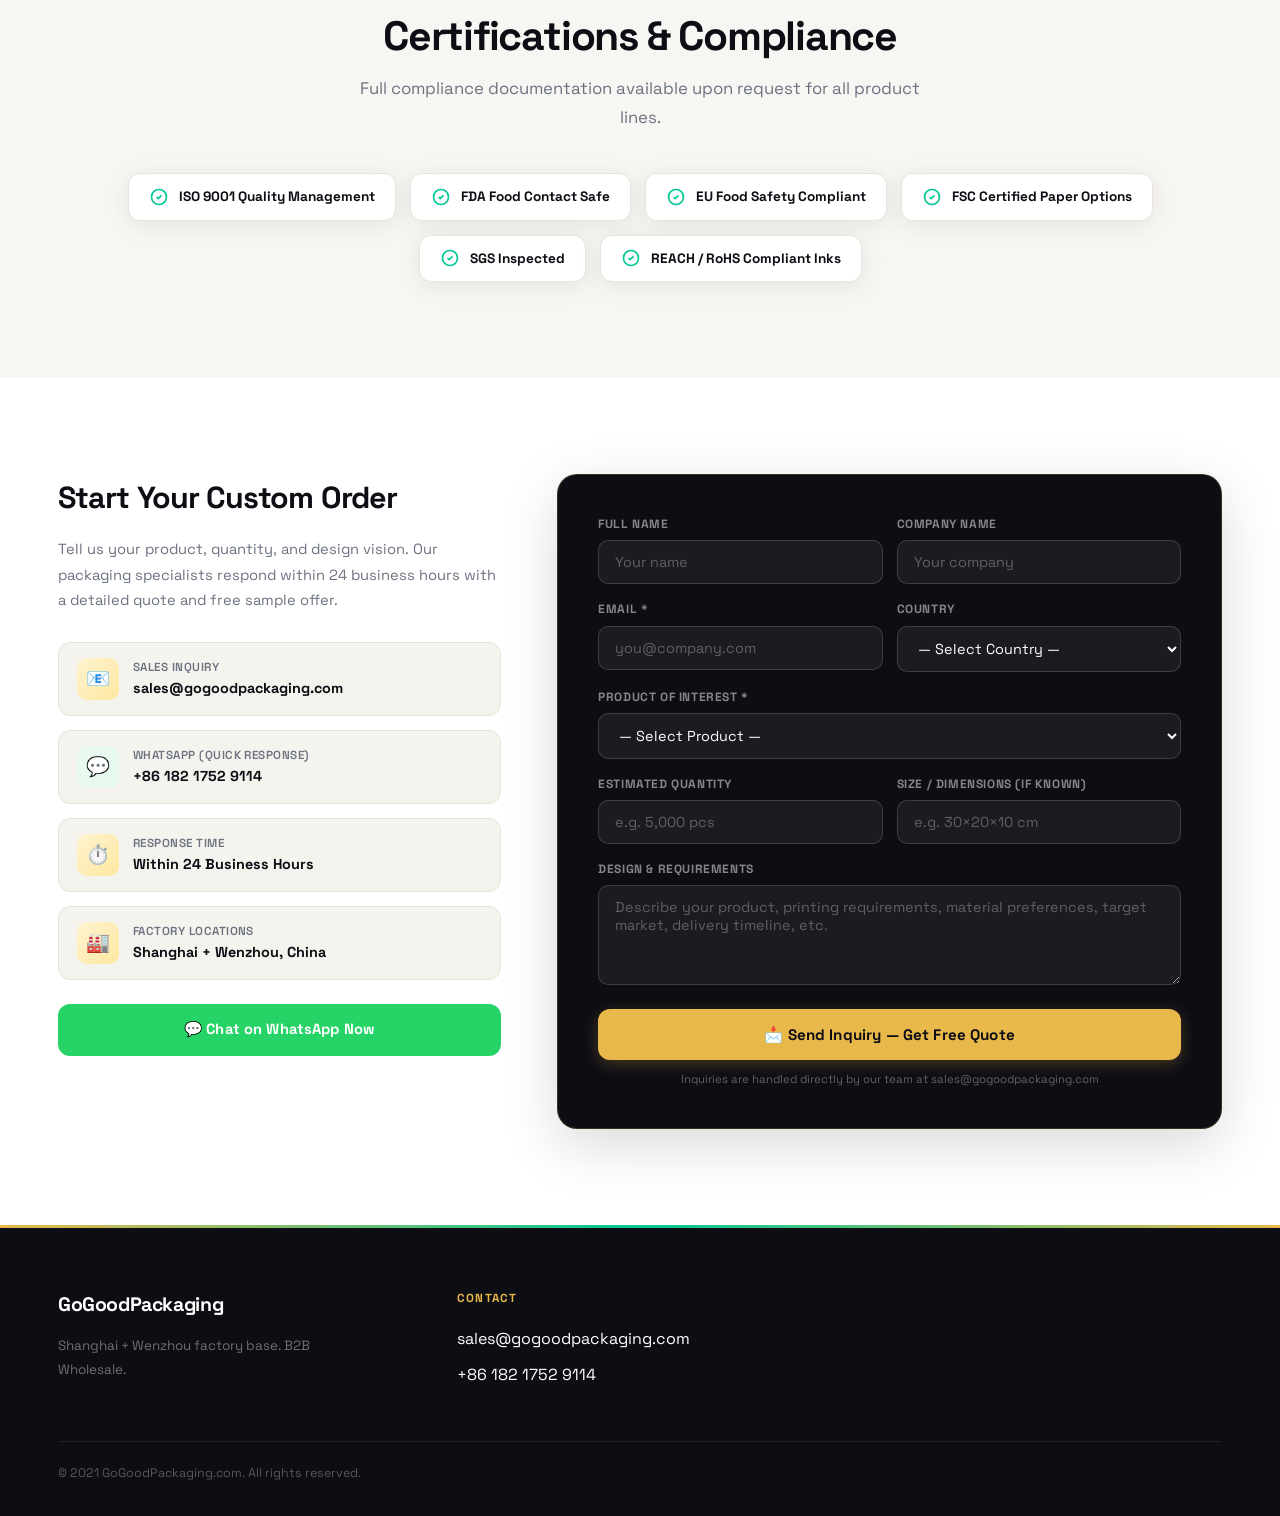
==== commit 7270e0c3: "Fix lang switcher: replace onclick with data-lang on all pages to eliminate /undefined/ path bug" ====
--- a/index.html
+++ b/index.html
@@ -36,8 +36,8 @@
       <div class="nav-right">
         <div class="lang-switcher">
           <button class="lang-btn active" data-lang="en">EN</button>
-          <button class="lang-btn" onclick="location.href='ar/index.html'">AR</button>
-          <button class="lang-btn" onclick="location.href='es/index.html'">ES</button>
+          <button class="lang-btn" data-lang="ar">AR</button>
+          <button class="lang-btn" data-lang="es">ES</button>
         </div>
         <a href="https://wa.me/8618217529114" target="_blank" class="nav-wa">
           <svg viewBox="0 0 24 24" fill="currentColor"><path d="M17.472 14.382c-.297-.149-1.758-.867-2.03-.967-.273-.099-.471-.148-.67.15-.197.297-.767.966-.94 1.164-.173.199-.347.223-.644.075-.297-.15-1.255-.463-2.39-1.475-.883-.788-1.48-1.761-1.653-2.059-.173-.297-.018-.458.13-.606.134-.133.298-.347.446-.52.149-.174.198-.298.298-.497.099-.198.05-.371-.025-.52-.075-.149-.669-1.612-.916-2.207-.242-.579-.487-.5-.669-.51-.173-.008-.371-.01-.57-.01-.198 0-.52.074-.792.372-.272.297-1.04 1.016-1.04 2.479 0 1.462 1.065 2.875 1.213 3.074.149.198 2.096 3.2 5.077 4.487.709.306 1.262.489 1.694.625.712.227 1.36.195 1.871.118.571-.085 1.758-.719 2.006-1.413.248-.694.248-1.289.173-1.413-.074-.124-.272-.198-.57-.347m-5.421 7.403h-.004a9.87 9.87 0 01-5.031-1.378l-.361-.214-3.741.982.998-3.648-.235-.374a9.86 9.86 0 01-1.51-5.26c.001-5.45 4.436-9.884 9.888-9.884 2.64 0 5.122 1.03 6.988 2.898a9.825 9.825 0 012.893 6.994c-.003 5.45-4.437 9.884-9.885 9.884m8.413-18.297A11.815 11.815 0 0012.05 0C5.495 0 .16 5.335.157 11.892c0 2.096.547 4.142 1.588 5.945L.057 24l6.305-1.654a11.882 11.882 0 005.683 1.448h.005c6.554 0 11.89-5.335 11.893-11.893a11.821 11.821 0 00-3.48-8.413z"/></svg>
--- a/css/style.css
+++ b/css/style.css
@@ -479,13 +479,14 @@
 .factory-stat .label { font-size: 0.75rem; color: rgba(255,255,255,0.5); margin-top: 4px; }
 .factory-img-grid { display: grid; grid-template-columns: 1fr 1fr; gap: 14px; }
 .factory-img {
-  border-radius: 14px; overflow: hidden; aspect-ratio: 1;
+  border-radius: 14px; overflow: hidden; aspect-ratio: 4/3;
   background: linear-gradient(135deg, var(--warm), var(--warm2));
   display: flex; align-items: center;
   justify-content: center; font-size: 2.8rem;
   box-shadow: var(--shadow); transition: transform var(--transition);
   position: relative;
 }
+.factory-img img { width: 100%; height: 100%; object-fit: cover; display: block; }
 .factory-img:hover { transform: scale(1.02); }
 .factory-img-label {
   position: absolute; bottom: 0; left: 0; right: 0;
